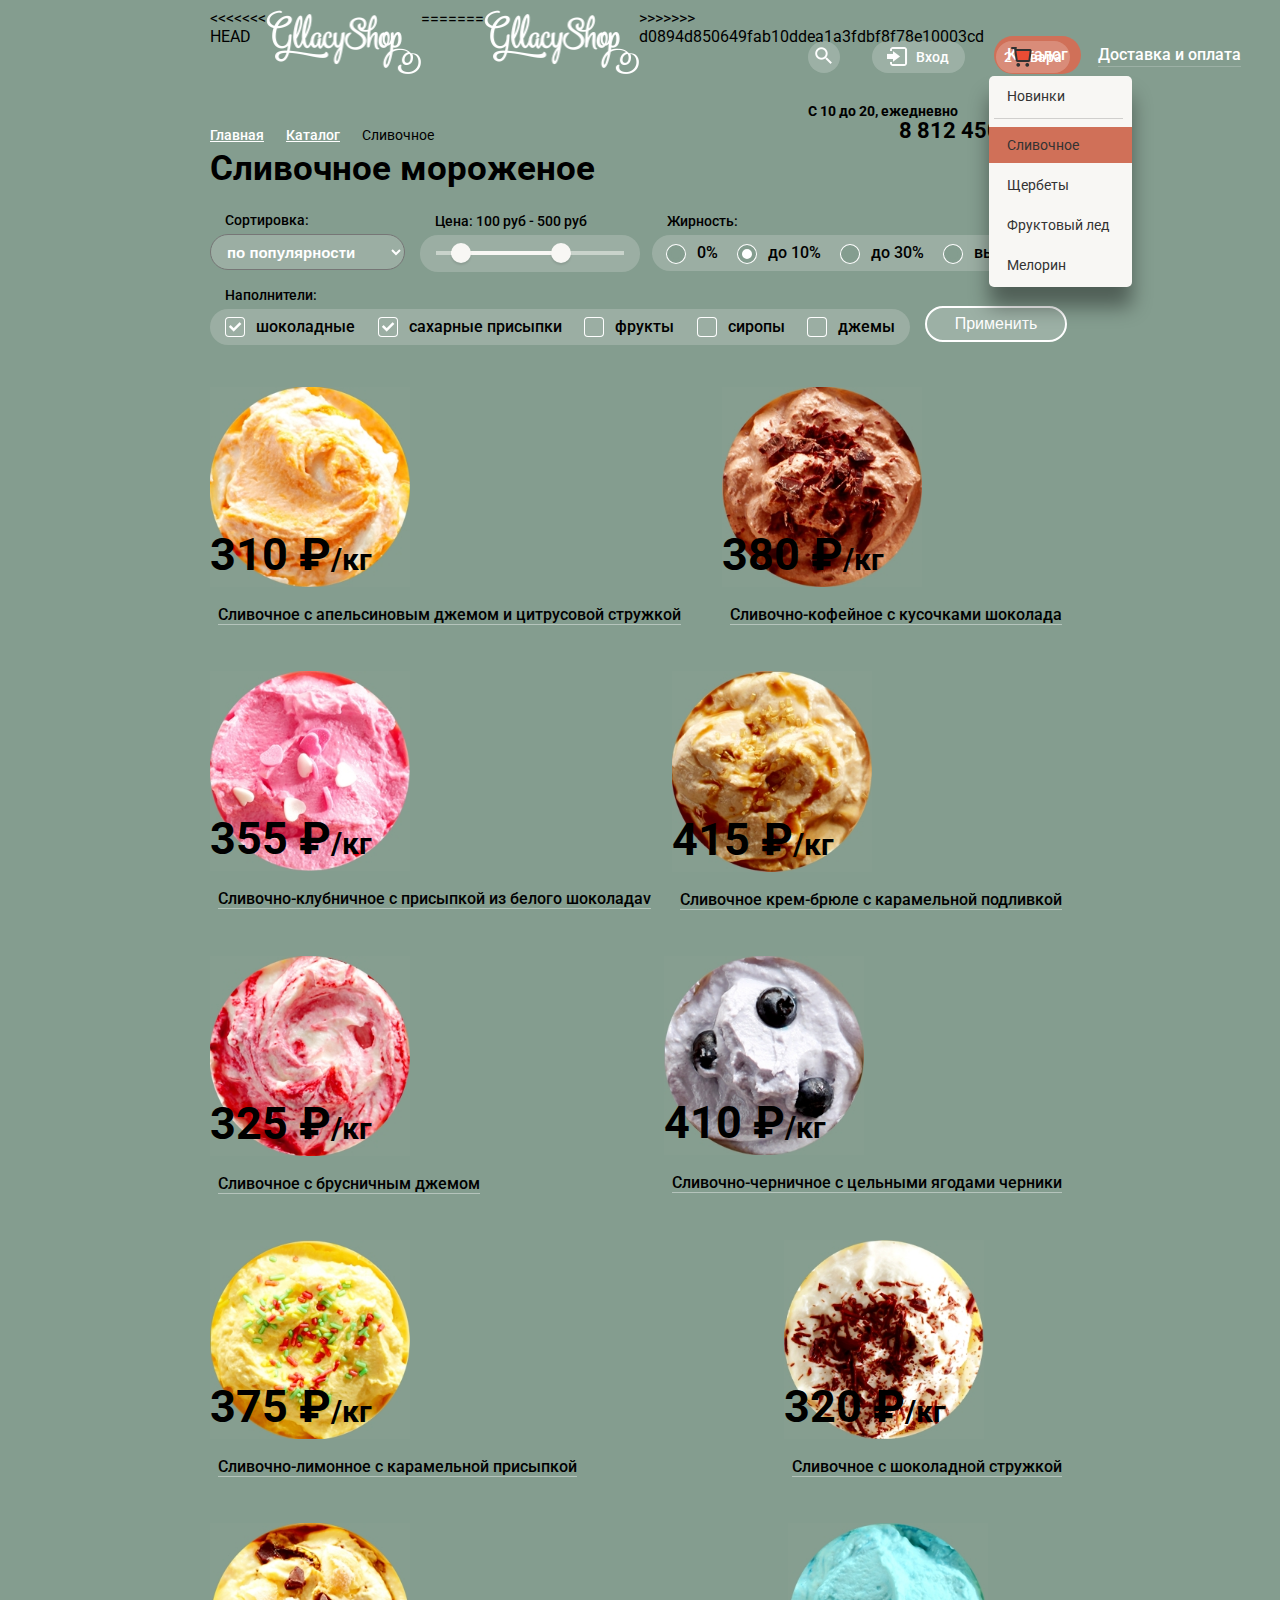
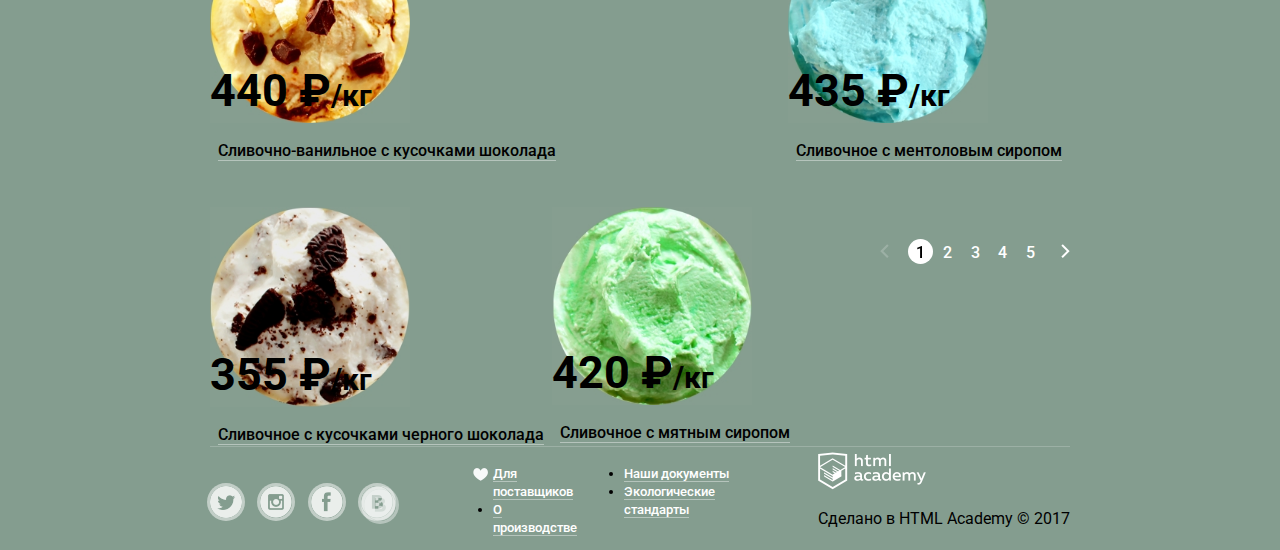
==== catalog.html @ da43b500 "Merge branch 'master' of https://github.com/fluxet/424721-gllacy" ====
<!DOCTYPE html>
<html lang="ru">
    <head>
        <meta charset="utf-8">
        <title>HTML Academy: Глейси</title>
		<link href="https://fonts.googleapis.com/css?family=Roboto" rel="stylesheet">
		<link rel="stylesheet" href="css/normalize.css">
        <link rel="stylesheet" href="css/style.css">
    </head>
    <body class="catalog-page">
		<div class="container">
			<header class="main-header">   
				<div class="header-left">
<<<<<<< HEAD
					<a class="header-logo" href="index.html"><img  src="img/logo.png" width="155" height="64" alt="Логотип Gllacy shop"></a>
=======
					<a class="header-logo" href="#"><img  src="img/logo.png" width="155" height="64" alt="Логотип Gllacy shop"></a>
>>>>>>> d0894d850649fab10ddea1a3fdbf8f78e10003cd
					<nav class="main-nav">
						<ul>
							<li class="subnav">
								<a href="#">Каталог</a>
								<ul class="subnav-hidden">
									<li><a href="#">Новинки</a></li>
									<li class="subnav-active"><a>Сливочное</a></li>
									<li><a href="#">Щербеты</a></li>
									<li><a href="#">Фруктовый лед</a></li>
									<li><a href="#">Мелорин</a></li>
								</ul>
							</li>
							<li><a href="#">Доставка и оплата</a></li>
							<li><a href="#">О Компании</a></li>
						</ul>
					</nav>
				</div>
				<div class="header-right">
					<ul class="header-right-menu">
						<li class="header-search">
							<a class="search-btn header-btn" href="#">Поиск</a>
							<form class="search-form form-hidden1" action="#" method="get">
								<input type="submit" value="Поиск">
								<input id="search-field" type="search" name="search" placeholder="Что ищем?">
								<label for="search-field">Что ищем?</label>
							</form>
						</li>
						<li class="header-login">
							<a class="header-login-btn header-btn" href="#">Вход</a>
							<div class="form-hidden">
								<form class="login-form " action="#" method="post">
									<input id="email-field" type="email" name="email" placeholder="Электронная почта">
									<label for="email-field">Электронная почта</label>
									<input id="password-field" type="password" name="password" placeholder="Пароль">
									<label for="password-field">Пароль</label>
									<input class="btn" type="submit" name="send-button" value="Войти">
								</form>
								<a class="forget-pass" href="#">Забыли пароль?</a>
								<a class="new-reg" href="#">Новая регистрация</a>
							</div>
						</li>
						<li class="header-basket">
							<a class="basket-full-btn header-btn" href="#">2 товара</a>
							<div class="basket-hidden">
								<table>
									<tr>
										<td class="close"><button></button></td>
										<td class="basket-icon" ><img src="img/item-orange.jpg" width="33" alt=" "></td>
										<td class="basket-description">Пломбир с апельсиновым джемом</td>
										<td class="basket-price">1,5 кг х <span class="price">200 руб.</span></td>
										<td class="basket-cost">300 руб.</td>
									</tr>
									<tr>
										<td class="close"><button></button></td>
										<td class="basket-icon"><img src="img/item-strawberry.jpg" width="33" alt=" "></td>
										<td class="basket-description">Клубничный пломбир с присыпкой из белого шоколада</td>
										<td class="basket-price">1,5 кг х <span class="price">300 руб.</span></td>
										<td class="basket-cost">450 руб.</td>
									</tr>
								</table>
								<div class="basket-total">Итого: 750 руб.</div>
								<a class="basket-buy-btn btn" href="#">Оформить заказ</a>
							</div>
						</li>
					</ul>
					<div class="header-contacts">
						<div class="schedule">С 10 до 20, ежедневно</div>
						<div class="tel">8 812 450-25-25</div>
					</div>
				</div>
			</header>
			
			<section class="breadcrumbs">			
				<ul>
					<li><a href="#">Главная</a></li>
					<li><a href="#">Каталог</a></li>
					<li class="breadcrumbs-active">Сливочное</li>
				</ul>
			</section>
			
			<section class="main-catalog">
				<h1>Сливочное мороженое</h1>
				<form action="#" method="post">
					<div class="form-block sorting">
						<label for="sorting-field">Сортировка:</label>
						<select id="sorting-field" name="sorting">
							<option value="popularity">по популярности</option>
							<option value="cheapfirst">сначала недорогие</option>
							<option value="expensivefirst">сначала дорогие</option>
							<option value="fatcontent">по жирности</option>
						</select>
					</div>
					<div class="form-block price">
						<label for="price-field" name="price" min="100" max="500"  step="50" >Цена: 100 руб - 500 руб</label>
						<div id="price-field" class="price-range">
							<div class=scale>
								<div class="toogle toogle-min"></div>
								<div class="bar"></div>
								<div class="toogle toogle-max"></div>
							</div>
						</div>
					</div>
					<div class="form-block fatcontent">
						<h2>Жирность:</h2>
						<div class="fatcontent-container">
							<input id="fatcontent-0" type="radio" name="fatcontent" value="0">
							<label for="fatcontent-0">0%</label>
							
							<input id="fatcontent-less10" type="radio" name="fatcontent" value="less10" checked>
							<label for="fatcontent-less10">до 10%</label>
							
							<input id="fatcontent-less30" type="radio" name="fatcontent" value="less30">
							<label for="fatcontent-less30">до 30%</label>	
							
							<input id="fatcontent-more30" type="radio" name="fatcontent" value="more30">
							<label for="fatcontent-more30">выше 30%</label>
						</div>
					</div>
					<div class="form-block filler">
						<h2>Наполнители:</h2>
						<div class="filler-container">
							<input id="filler-chocolate" type="checkbox" name="chocolate" checked>
							<label for="filler-chocolate">шоколадные</label>
							
							<input id="filler-powder" type="checkbox" name="powder" checked>
							<label for="filler-powder">сахарные присыпки</label>
							
							<input id="filler-fruits" type="checkbox" name="fruits" >
							<label for="filler-fruits">фрукты</label>
							
							<input id="filler-syrup" type="checkbox" name="syrup" >
							<label for="filler-syrup">сиропы</label>
							
							<input id="filler-jam" type="checkbox" name="jam" >
							<label for="filler-jam">джемы</label>
						</div>
					</div>
					<input class="form-block form-block-btn" type="submit" value="Применить">
				</form>
			</section>
			
			<section class="gallery main-gallery">
				<div class="gallery-container">
					<div class="gallery-item">
						<img class="item-icon" src="img/item-orange.jpg" width="200"  alt=" ">
						<div class="item-title">310 &#8381;<span class="measure">/кг</span></div>
						<div class="item-description">
							<span class="underline">Сливочное с апельсиновым джемом и цитрусовой стружкой</span>   
						</div>
						<a class="item-btn btn" href="#">Быстрый просмотр</a>
					</div>
					<div class="gallery-item">
						<img class="item-icon" src="img/item-cofee.jpg" width="200" alt=" ">
						<div class="item-title">380 &#8381;<span class="measure">/кг</span></div>
						<div class="item-description">
							<span class="underline">Сливочно-кофейное с кусочками шоколада</span>
						</div>
						<a class="item-btn btn" href="#">Быстрый просмотр</a>
					</div>
					<div class="gallery-item">
						<img class="item-icon" src="img/item-strawberry.jpg" width="200" alt=" ">
						<div class="item-title">355 &#8381;<span class="measure">/кг</span></div>
						<div class="item-description">
							<span class="underline">Сливочно-клубничное с присыпкой из белого шоколадаv
						</div>
						<a class="item-btn btn" href="#">Быстрый просмотр</a>
					</div>
					<div class="gallery-item">
						<img class="item-icon" src="img/item-caramel.jpg" width="200" alt=" ">
						<div class="item-title">415 &#8381;<span class="measure">/кг</span></div>
						<div class="item-description">
							<span class="underline">Сливочное крем-брюле с карамельной подливкой</span>
						</div>
						<a class="item-btn btn" href="#">Быстрый просмотр</a>
					</div>
					<div class="gallery-item">
						<img class="item-icon" src="img/item-cowberry.jpg" width="200" alt=" ">
						<div class="item-title">325 &#8381;<span class="measure">/кг</span></div>
						<div class="item-description">
							<span class="underline">Сливочное с брусничным джемом</span>
						</div>
						<a class="item-btn btn" href="#">Быстрый просмотр</a>
					</div>
					<div class="gallery-item">
						<img class="item-icon" src="img/item-bilberry.jpg" width="200" alt=" ">
						<div class="item-title">410 &#8381;<span class="measure">/кг</span></div>
						<div class="item-description">
							<span class="underline">Сливочно-черничное с цельными ягодами черники</span>
						</div>
						<a class="item-btn btn" href="#">Быстрый просмотр</a>
					</div>
					<div class="gallery-item">
						<img class="item-icon" src="img/item-lemon.jpg" width="200" alt=" ">
						<div class="item-title">375 &#8381;<span class="measure">/кг</span></div>
						<div class="item-description">
							<span class="underline">Сливочно-лимонное с карамельной присыпкой</span>
						</div>
						<a class="item-btn btn" href="#">Быстрый просмотр</a>
					</div>
					<div class="gallery-item">
						<img class="item-icon" src="img/item-chocolate.jpg" width="200" alt=" ">
						<div class="item-title">320 &#8381;<span class="measure">/кг</span></div>
						<div class="item-description">
							<span class="underline">Сливочное с шоколадной стружкой</span>
						</div>
						<a class="item-btn btn" href="#">Быстрый просмотр</a>
					</div>
					<div class="gallery-item">
						<img class="item-icon" src="img/item-vanilla.jpg" width="200" alt=" ">
						<div class="item-title">440 &#8381;<span class="measure">/кг</span></div>
						<div class="item-description">
							<span class="underline">Сливочно-ванильное с кусочками шоколада</span>
						</div>
						<a class="item-btn btn" href="#">Быстрый просмотр</a>
					</div>
					<div class="gallery-item">
						<img class="item-icon" src="img/item-menthol.jpg" width="200" alt=" ">
						<div class="item-title">435 &#8381;<span class="measure">/кг</span></div>
						<div class="item-description">
							<span class="underline">Сливочное с ментоловым сиропом</span>
						</div>
						<a class="item-btn btn" href="#">Быстрый просмотр</a>
					</div>
					<div class="gallery-item">
						<img class="item-icon" src="img/item-black-chocolate.jpg" width="200" alt=" ">
						<div class="item-title">355 &#8381;<span class="measure">/кг</span></div>
						<div class="item-description">
							<span class="underline">Сливочное с кусочками черного шоколада</span>
						</div>
						<a class="item-btn btn" href="#">Быстрый просмотр</a>
					</div>
					<div class="gallery-item">
						<img class="item-icon" src="img/item-mint.jpg" width="200" alt=" ">
						<div class="item-title">420 &#8381;<span class="measure">/кг</span></div>
						<div class="item-description">
							<span class="underline">Сливочное с мятным сиропом</span>
						</div>
						<a class="item-btn btn" href="#">Быстрый просмотр</a>
					</div>  
					<ul class="gallery-paginator">
						<li><a class="paginator-disabled">prev</a></li>
						<li><a class="paginator-active">1</a></li>
						<li><a class="paginator-btn" href="#">2</a></li>
						<li><a class="paginator-btn" href="#">3</a></li>
						<li><a class="paginator-btn" href="#">4</a></li>
						<li><a class="paginator-btn" href="#">5</a></li>
						<li><a class="paginator-btn" href="#">next</a></li>
					</ul>
				</div>  
			</section>
		</div>
        
        <footer class="main-footer">
            <div class="container">
                <div class="footer-social">
                    <a class="tw-btn footer-btn" href="#">Твиттер"</a>
                    <a class="inst-btn footer-btn" href="#">Инстаграм"</a>
                    <a class="fb-btn footer-btn" href="#">Фейсбук"</a>
                    <a class="vk-btn footer-btn" href="#">Вконтакте</a>
                </div>
                <div class="footer-menu">
                    <ul class="sub-menu-left">
                        <li class="bold"><a href="#">Для поставщиков</a></li> 
                        <li><a href="#">О производстве</a></li>
                    </ul>
                    <ul class="sub-menu-right">
                        <li><a href="#">Наши документы</a></li>
                        <li><a href="#">Экологические стандарты</a></li>
                    </ul>   
                </div>
                <div class="copyright">
                    <a class="footer-logo" href=""><img src="img/academy-logo.png" alt="Логотип HTML Academy"></a>
                    <p>Сделано в HTML Academy &copy; 2017</p>
                </div>
            </div>
        </footer>
    </body>
</html>
---- css/style.css ----
body {
    margin: 0;
    padding: 0;
    font-family: "Roboto", "Verdana", sans-serif;
    font-size: 16px;
<<<<<<< HEAD
	color: white;	
}
.catalog-page {
	background-color: #849d8f;
}
.site-wrapper {
	margin: 0;
	padding:0;
	background-position: top center;
	background-repeat: no-repeat;
}
a {
	color: white;
	font-weight: 500;
}
a:hover {
	color: #ffbc9e;
}
.btn {
    text-decoration: none;
	color: white;
	text-shadow: 0 2px 5px rgba(160, 32, 11, 0.76);
	box-shadow: 0 2px 2px rgba(172, 16, 0, 0.64);
	background-color: #ffffff;
	background-image: linear-gradient(to top, #e74a35 0%, #f26843 100%);
	cursor: pointer;
}
.btn:hover {
	background: linear-gradient(to bottom, #f58669 0%, #ec6f5e 100%);
	box-shadow: 0 2px 2px rgba(172, 16, 0, 1);
}

.btn:active {
	background: linear-gradient(to bottom, #d84732 0%, #e1613e 100%);
	box-shadow: inset 0 2px 2px rgba(172, 16, 0, 1);
}
body > input[type="radio"] {
	display: none;
=======
    color: white;
    
}
.site-wrapper {
    margin: 0;
    padding:0;
    background-position: top center;
    background-repeat: no-repeat;
}
.btn {
    text-decoration: none;
    color: white;
    text-shadow: 0 2px 5px rgba(160, 32, 11, 0.76);
    box-shadow: 0 2px 2px rgba(172, 16, 0, 0.64);
    background-color: #ffffff;
    background-image: linear-gradient(to top, #e74a35 0%, #f26843 100%);
    cursor: pointer;
}
body > input[type="radio"] {
    display: none;
>>>>>>> d0894d850649fab10ddea1a3fdbf8f78e10003cd
}
.container {
    margin: 0 auto;
    padding:0 20px;
    width: 860px;
}
.main-header {
	margin: 0;
	margin-top: 5px;
    padding: 0;
    display: flex;
    justify-content: space-between;
}
.header-left {
    display: flex;
    margin-top: 5px;
    width: 530px;
}
.main-nav {
    margin-top:0px;
    margin-left: auto;
}
.main-nav > ul {
<<<<<<< HEAD
	font-size: 0px;
    width: 375px;
}
.main-nav li {
	margin: 0;
	margin-left: -30px;
	margin-right: 30px;
	padding: 0;
	padding-bottom: 10px;
    list-style: none;
}
.main-nav > ul > li {
	display: inline-block;
	position: relative;
}
.main-nav > ul > li:after {
	content: "";
	position: absolute;
	right: 13px;
	bottom: 18px;
	left: 13px;
	border-bottom: 1px solid rgba(255,255,255,0.2);
}
.main-nav a {
	margin-top: 10px;
	padding: 10px 13px;
    display: block;
	font-size: 16px;
	color: white;
	text-decoration: none;
	text-align: center;
}
.main-nav a:hover {
    color: #333333;
	background-color: white;
}
.main-nav > ul > li > a  {
	border-radius: 26px;
}
.main-nav > ul > li > a:active {
	box-shadow: inset 0 2px 1px #696969;
	background-color: #ededed;
	background-color: rgba(248, 247, 244, 0.99);
}
.subnav {
	margin: 0;
	padding: 0;
	position: relatve;
}
.subnav ul a {
	color: #333333;
}
.subnav-hidden {
	display: none;
	margin: 0;
	padding: 0;
	padding-bottom: 5px;
	position: absolute;
	top: 50px;
	left: -5px;
	width: 143px;
	background-color: white;
	box-shadow: 0 20px 20px rgba(0, 0, 0, 0.4);
	border-radius: 5px;
	background-color: #f8f7f4;
	z-index: 2;
}
.subnav:hover .subnav-hidden {
	display: block;
}
.subnav-hidden li {
	margin: 0;
	padding: 0;
	width: 100%;
}
.subnav-hidden li:first-child {
	padding-top:2px;
	margin-bottom: 8px;
	position: relative;
	font-weight: 700;
}
.subnav-hidden li:first-child::after {
	margin-left:5px;
	margin-right: 9px;
	position: ablolute;
	display: block;
	content: " ";
	border-bottom: 1px solid rgba(50,50,50,0.2);
}
.subnav-hidden a {
	margin-top: 4px;
	margin-bottom: 4px;
	padding-top: 5px;
	padding-bottom: 5px;
	margin-left: 0px;
	padding-left: 18px;
	padding-right: 0px;
	font-size: 14px;
	font-weight: 400;
	line-height: 16px;
	text-align: left;
	white-space: nowrap;
}
.subnav-hidden a:hover {
	background-color: #fbded7;
}
.subnav-hidden a:active {
	background-color: #f6b5a5;
}
.catalog-page .subnav > a {
	background-color: #d07058;
}
.catalog-page .subnav::after {
	border-bottom: none;
}
.subnav-active {
	background-color: #d07058;
}
.subnav-hidden .subnav-active a:hover {
	background-color: #d07058;
=======
    font-size: 0px;
    width: 375px;
}
.main-nav li {
    margin: 0;
    margin-left: -30px;
    margin-right: 30px;
    padding: 0;
    list-style: none;
}
.main-nav > ul > li {
    display: inline-block;
    position: relative;
}
.main-nav > ul > li:after {
    content: "";
    position: absolute;
    right: 13px;
    bottom: 7px;
    left: 13px;
    border-bottom: 1px solid rgba(255,255,255,0.2);
}
.main-nav a {
    margin-top: 10px;
    padding: 10px 13px;
    display: block;
    font-size: 16px;
    color: white;
    text-decoration: none;
    text-align: center;
}
.main-nav a:hover {
    color: #333333;
    background-color: white;
}
.main-nav > ul > li > a  {
    border-radius: 26px;
}
.main-nav > ul > li > a:active {
    box-shadow: inset 0 2px 1px #696969;
    background-color: #ededed;
    background-color: rgba(248, 247, 244, 0.99);
}
.subnav {
    margin: 0;
    padding: 0;
    position: relatve;
}
.subnav ul a {
    color: #333333;
}
.subnav-hidden {
    display: block;
    margin: 0;
    padding: 0;
    position: absolute;
    left: -5px;
    width: 143px;
    background-color: white;
    box-shadow: 0 20px 20px rgba(0, 0, 0, 0.4);
    border-radius: 5px;
    background-color: #f8f7f4;
}
.subnav:hover .subnav-hidden {
    display: block;
}
.subnav-hidden li {
    margin: 0;
    padding: 0;
    width: 100%;
    
}
.subnav-hidden li:first-child {
    position: relative;
    font-weight: 700;
}
.subnav-hidden li:first-child::after {
    position: ablolute;
    bottom:0;
    left: 6px;
    right: 9px;
    display: block;
    content: " ";
    border-bottom: 1px solid rgba(50,50,50,0.2);
}
.subnav-hidden a {
    margin-top: 0px;
    margin-left: 0px;
    padding-left: 18px;
    padding-right: 0px;
    font-size: 14px;
    font-weight: 400;
    line-height: 16px;
    text-align: left;
    white-space: nowrap;
}
.subnav-hidden a:hover {
    background-color: #fbded7;
}
.subnav-hidden a:active {
    background-color: #f6b5a5;
>>>>>>> d0894d850649fab10ddea1a3fdbf8f78e10003cd
}
.header-right {
    width: 262px;
}
.header-right-menu {
<<<<<<< HEAD
	margin: 0;
	padding: 0;
    display: flex;
	justify-content: space-between;
	list-style: none;
}
.header-right-menu li {
	position: relative;
	padding-bottom: 10px;
}
.search-form {
	display: none;
	position: absolute;
	right: 0px; 
	margin-top: 3px;
	padding-top: 22px;
	padding-bottom: 20px;
	padding-left: 17px;
	padding-right: 18px;
	box-sizing: border-box;
	box-shadow: 0 20px 20px rgba(0,0,0,0.4);
	background-color: #f9f7f5;
	border-radius: 5px;
	z-index: 2;
}
.search-form {
	width: 340px;
}
.header-search:hover .search-form {
	display: block;
}
.search-form input[type="submit"] {
	display: block;
	margin-top: -55px;
	margin-left: 292px;
	margin-right: 0px;
	margin-bottom: 20px;
	padding-right: 0px;
	font-size: 0px;
	width: 32px;
	height: 32px;
	border: none;
	border-radius: 16px;
	background-color: transparent;
}
.search-form input[type="submit"]:hover {
	background-color: black;
	background-image: url("../img/spritesheet.png");
    background-repeat: no-repeat;
    background-position: 0px -432px;
	background-size: auto;
	filter: invert(1);
	cursor: pointer;
}
.search-form input[type="search"] {
	padding-top: 12px;
	padding-bottom: 12px;
	padding-left: 10px;
	padding-right: 10px;
	width: 310px;
	border: none;
	box-shadow: 0px 0px 0px 1px rgba(178,178,178,0.52);
	border-radius: 5px;
}
.search-form label {
	display: none;
	position: absolute;
	font-size: 12px;
	margin-top: -54px;
	margin-left: 10px;
	color: #5b9ddf;
}
.search-form input[type="search"]:hover {
	box-shadow: 0px 0px 0px 2px rgba(178,178,178,0.52);
}
.header-right-menu .header-btn {
	position: relative;
	margin-top: 20px;
	padding: 8px;
	display: block;
	color: white;
	font-size: 14px;
	font-weight: 500;
	line-height: 16px;
	text-decoration: none;
	background-color: rgba(255,255,255,0.2);
	border-radius: 16px;
}
.header-right-menu .search-btn {
	padding: 0;
	font-size: 0px;
	width: 32px;
	height: 32px;
}
.search-btn::before {
	position: absolute;
	top: 6px;
	left: 7px;
	display: block;
	content: " ";
	background-image: url("../img/spritesheet.png");
    background-repeat: no-repeat;
	width: 17px;
    height: 17px;
    background-position: -5px -437px;
}
.search-btn:hover {
	background-color: black;
	filter: invert(1);
}
 .search-btn:hover .search-form {
	display: block;
}
.header-right-menu .header-login-btn {
	padding-left: 44px;
	padding-right: 16px;
}
.header-login-btn::before {
	position: absolute;
	top: 6px;
	left: 15px;
	display: block;
	content: " ";
	background-image: url("../img/spritesheet.png");
    background-repeat: no-repeat;
	width: 21px;
    height: 19px;
    background-position: -5px -65px;
}
.header-login-btn:hover {
	background-color: black;
	filter: invert(1);
}
.header-login:hover .form-hidden {
	display: block;
}
.form-hidden {
	display: none;
	position: absolute;
	right: 0px; 
	margin-top: 3px;
	padding-top: 22px;
	padding-bottom: 20px;
	padding-left: 17px;
	padding-right: 18px;
	box-sizing: border-box;
	background-color: #f9f7f5;
	border-radius: 5px;
	box-shadow: 0 20px 20px rgba(0,0,0,0.4);
	z-index:2;
}
.form-hidden label {
	display: none;
	position: absolute;
	font-size: 12px;
	margin-top: -78px;
	margin-left: 10px;
	color: #5b9ddf;
}
.form-hidden input[type="email"]:focus ~ label[for="email-field"],
.form-hidden input[type="password"]:focus ~ label[for="password-field"],
.search-form input[type="search"]:focus ~ label[for="search-field"] {
	display: block;
}
.form-hidden input[type="email"], .form-hidden input[type="password"] {
	margin-bottom:22px;
	padding-top: 12px;
	padding-bottom: 12px;
	padding-left: 15px;
	padding-right: 10px;
	width: 220px;
	font-size: 14px;
	color: #999999;
	font-weight: 400;
	border: none;
	border-radius: 5px;
	box-shadow: 0px 0px 0px 1px rgba(178,178,178,0.52); 
}
.form-hidden input[type="email"]:hover,
.form-hidden input[type="password"]:hover {
	box-shadow: 0px 0px 0px 2px rgba(178,178,178,0.52);
}
.form-hidden input[type="submit"] {
	float: left;
	display: inline-block;
	
	padding-top: 12px;
	padding-bottom: 12px;
	padding-left: 25px;
	padding-right: 25px;
    text-decoration: none;
	text-align: center;
	color: white;
	font-size: 18px;
	font-weight: 500;
	text-shadow: 0 2px 5px rgba(160, 32, 11, 0.76);
	box-shadow: 0 2px 2px rgba(172, 16, 0, 0.64);
	background-color: #ffffff;
	background-image: linear-gradient(to top, #e74a35 0%, #f26843 100%);
	border: none;
	border-radius: 22px;
	cursor: pointer;
}
.form-hidden input[type="submit"]:hover {
	background: linear-gradient(to bottom, #f58669 0%, #ec6f5e 100%);
	box-shadow: 0 2px 2px rgba(172, 16, 0, 1);
}

.form-hidden input[type="submit"]:active {
	background: linear-gradient(to bottom, #d84732 0%, #e1613e 100%);
	box-shadow: inset 0 2px 2px rgba(172, 16, 0, 1);
}
.form-hidden a {
	display: block;
	position: relative;
	margin-top: 5px;
	margin-left: 123px;
	margin-bottom: 5px;
	font-size: 13px;
	color: #333;
	text-decoration: none;
}
.form-hidden a::after {
	display: block;
	content: " ";
	width: 100%;
	height: 1px;
	background-color: rgba(51,51,51,0.3);
}
.form-hidden a.forget-pass::after {
	display: block;
	content: " ";
	width: 100px;
	height: 1px;
	background-color: rgba(51,51,51,0.3);
}
.form-hidden a:hover {
	color: #ffbc9e;
}
.form-hidden a:hover::after {
	display: block;
	content: " ";
	width: 100%;
	height: 1px;
	background-color: rgba(255,188,158,0.4);
}
.form-hidden a.forget-pass:hover::after {
	display: block;
	content: " ";
	width: 100px;
	height: 1px;
	background-color: rgba(255,188,158,0.4);
}
.header-right-menu .basket-empty-btn {
	padding-left: 45px;
	padding-right: 34px;
}
.basket-empty-btn::before {
	position: absolute;
	top: 6px;
	left: 15px;
	display: block;
	content: " ";
	background-image: url("../img/spritesheet.png");
    background-repeat: no-repeat;
	width: 21px;
    height: 20px;
    background-position: -5px -5px;
}
.basket-empty-btn:hover {
	background-color: black;
	filter: invert(1);
}
.header-right-menu .basket-full-btn {
	padding-left: 45px;
	padding-right: 14px;
}
.basket-full-btn::before {
	position: absolute;
	top: 6px;
	left: 15px;
	display: block;
	content: " ";
	background-image: url("../img/spritesheet.png");
    background-repeat: no-repeat;
	width: 21px;
    height: 20px;
   background-position: -5px -35px;
}
.basket-full-btn:hover {
	color: black;
	background-color: white;
}
.basket-hidden {
	display: none;
	position: absolute;
	right: 0px; 
	margin-top: 3px;
	padding-top: 0px;
	padding-bottom: 20px;
	padding-left: 17px;
	padding-right: 18px;
	width: 538px;
	box-sizing: border-box;
	color: black;
	background-color: #f9f7f5;
	border-radius: 5px;
	box-shadow: 0 20px 20px rgba(0,0,0,0.4);
	z-index:2;
}
.header-basket:hover .basket-hidden {
	display: block;
}
.basket-hidden table {
	margin-top: 2px;
	border-spacing: 0px 15px;
}
.basket-hidden td {
	vertical-align: center;
}
.basket-icon img {
	margin-left: 10px;
	border-radius: 16px;
}
.close button {
	width: 12px;
	height: 12px;
	background-color: transparent;
	background-image: url("../img/close.png");
	background-repeat: no-repeat;
	background-position: center;
	border: none;
	cursor: pointer;
}
.basket-description {
	padding-left: 10px;
	width: 230px;
	color: #323232;
	font-size: 13px;
	font-weight: 400px;
	line-height: 16px;
}
.basket-price {
	padding-left: 15px;
	font-size: 13px;
	font-weight: 400px;
	line-height: 16px;
	color: #323232;
}
.basket-price .price {
	color: #999999;
}
.basket-cost {
	padding-left: 28px;
	font-size: 13px;
	font-weight: 400px;
	color: #323232;
	line-height: 16px;
}
.basket-hidden table::after {
	display: block;
	position: absolute;
	margin-top: 5px;
	content: " ";
	width: 510px;
	height: 1px;
	background-color: #cacac7;
}
.basket-total {
	margin-top: 5px;
	margin-right: -5px;
	font-size: 15px;
	text-align: right;
	font-weight: 700;
	color: #323232;
	line-height: 18px;
}
.basket-buy-btn {
	display: inline-block;
	float: right;
	margin-top: 10px;
	margin-right: -5px;
	padding: 13px 15px;
	margin-left: auto;
	font-size: 18px;
	font-weight: 700px;
	border-radius: 22px;
}
.schedule {
    margin-top: 10px;
=======
    margin: 0;
    padding: 0;
    display: flex;
    justify-content: space-between;
    list-style: none;
}
.header-right-menu li {
    position: relative;
}
.form-hidden1 {
    position: absolute;
    padding: 20px;
    padding-left: 17px;
    padding-right: 18px;
    background-color: lightyellow;
    border-radius: 5px;
}
.form-hidden1 input[type="submit"] {
    display: block;
    margin-top: -55px;
    margin-left: 300px;
    margin-right: 0px;
    margin-bottom: 20px;
    padding-right: 0px;
    font-size: 0px;
    width: 32px;
    height: 32px;
    border-radius: 16px;
    cursor: pointer;
}
.form-hidden1 input[type="search"] {
    padding: 11px;
    padding-left: 10px;
    padding-right: 10px;
    width: 310px;
}
.header-right-menu .header-btn {
    position: relative;
    margin-top: 20px;
    padding: 8px;
    display: block;
    color: white;
    font-size: 14px;
    font-weight: 500;
    line-height: 16px;
    text-decoration: none;
    background-color: rgba(255,255,255,0.2);
    border-radius: 16px;
}
.header-right-menu .search-btn {
    padding: 0;
    font-size: 0px;
    width: 32px;
    height: 32px;
}
.search-btn::before {
    position: absolute;
    top: 6px;
    left: 7px;
    display: block;
    content: " ";
    background-image: url("../img/spritesheet.png");
    background-repeat: no-repeat;
    width: 17px;
    height: 17px;
    background-position: -5px -437px;
}
.header-right-menu .header-login-btn {
    padding-left: 44px;
    padding-right: 16px;
}
.header-login-btn::before {
    position: absolute;
    top: 6px;
    left: 15px;
    display: block;
    content: " ";
    background-image: url("../img/spritesheet.png");
    background-repeat: no-repeat;
    width: 21px;
    height: 19px;
    background-position: -5px -65px;
}
.header-right-menu .basket-empty-btn {
    padding-left: 45px;
    padding-right: 34px;
}
.basket-empty-btn::before {
    position: absolute;
    top: 6px;
    left: 15px;
    display: block;
    content: " ";
    background-image: url("../img/spritesheet.png");
    background-repeat: no-repeat;
    width: 21px;
    height: 20px;
    background-position: -5px -5px;
}
.form-hidden {
    display: none;
}
.schedule {
    margin-top: 20px;
>>>>>>> d0894d850649fab10ddea1a3fdbf8f78e10003cd
    text-align: right;
    font-size: 14px;
    font-weight: 700;
    line-height: 16px;
}
.tel {
    text-align: right;
    font-size: 22px;
    font-weight: 700;
    line-height: 24px;
}
.slider {
    position: relative;
    min-height: 510px;
}
.slider-title {
    padding-top: 277px;
    margin-left: auto;
    margin-right: auto;
    width: 670px;
    font-size: 60px;
    font-weight: 700;
    line-height: 60px;
    text-align: center;
}
.slider-1, .slider-2, .slider-3 {
    display: none;
}
.slider-purchase-btn {
    display: inline-block;
    margin-top: 30px;
    margin-left: 290px;
    padding-top:10px;
    padding-bottom: 12px;
    padding-left:40px;
    padding-right:45px;
    text-align: center;
    font-size: 32px;
    font-weight: 700;
    line-height: 44px;
<<<<<<< HEAD
	border-radius: 31px;
}
.slider ul {
	margin:0;
	padding:0;
    position: absolute;
    top: 447px;
	display: flex;
	justify-content: space-between;
	width: 80px;
}
.slider li {
	list-style: none;
}
.slider-btn {
	display: block;
	width: 19px;
	height: 19px;
	font-size: 0px;
	background-color: inherit;
	border: 2px solid white;
	border-radius: 10px;
	cursor: pointer;
}
.slider-btn:hover {
	background-color: rgba(248,247,244,0.4);
}
#slider-radio-1:checked ~ .site-wrapper {
	background-color: #849d8f;
	background-image: url("../img/slider1.png");
}
#slider-radio-2:checked ~ .site-wrapper {
	background-color: #8996a6;
	background-image: url("../img/slider2.png");
}
#slider-radio-3:checked ~ .site-wrapper {
	background-color: #9d8b84;
	background-image: url("../img/slider3.png");
=======
    border-radius: 31px;
}
.slider ul {
    margin:0;
    padding:0;
    position: absolute;
    top: 447px;
    display: flex;
    justify-content: space-between;
    width: 80px;
}
.slider li {
    list-style: none;
}
.slider-btn {
    display: block;
    width: 19px;
    height: 19px;
    font-size: 0px;
    background-color: inherit;
    border: 2px solid white;
    border-radius: 10px;
    cursor: pointer;
}
#slider-radio-1:checked ~ .site-wrapper {
    background-color: #849d8f;
    background-image: url("../img/slider1.png");
}
#slider-radio-2:checked ~ .site-wrapper {
    background-color: #8996a6;
    background-image: url("../img/slider2.png");
}
#slider-radio-3:checked ~ .site-wrapper {
    background-color: #9d8b84;
    background-image: url("../img/slider3.png");
>>>>>>> d0894d850649fab10ddea1a3fdbf8f78e10003cd
}
#slider-radio-1:checked ~ .site-wrapper .slider-btn-1,
#slider-radio-2:checked ~ .site-wrapper .slider-btn-2,
#slider-radio-3:checked ~ .site-wrapper .slider-btn-3 {
<<<<<<< HEAD
	background-color: white;
=======
    background-color: white;
>>>>>>> d0894d850649fab10ddea1a3fdbf8f78e10003cd
}
#slider-radio-1:checked ~ .site-wrapper .slider-1,
#slider-radio-2:checked ~ .site-wrapper .slider-2,
#slider-radio-3:checked ~ .site-wrapper .slider-3 {
<<<<<<< HEAD
	display: block;
=======
    display: block;
>>>>>>> d0894d850649fab10ddea1a3fdbf8f78e10003cd
}
.bonus {
    display: flex;
    justify-content: space-between;
}
.bonus-left, .bonus-right {
    margin-top: 20px;
    width: 420px;
<<<<<<< HEAD
    min-height: 230px;
	border-radius: 10px;	
=======
    min-height: 233px;
    border-radius: 10px;    
>>>>>>> d0894d850649fab10ddea1a3fdbf8f78e10003cd
}
.bonus-left h2, .bonus-right h2 {
    margin-top: 20px;
    margin-bottom: 12px;
    padding-left: 20px;
    font-size: 35px;
    font-weight: 700;
    line-height: 41px;
}
.bonus-left p, .bonus-right p {
    margin-top: 0px;
    margin-bottom: 25px;
    padding-left: 20px;
    font-size: 18px;
    font-weight: 700;
    line-height: 22px;
}
.bonus-btn {
    display: inline-block;
    padding: 10px 20px;
    font-size: 18px;
    font-weight: 700;
    line-height: 24px;
<<<<<<< HEAD
	border-radius: 22px;
=======
    border-radius: 22px;
>>>>>>> d0894d850649fab10ddea1a3fdbf8f78e10003cd
}
.bonus-left .bonus-btn {
    margin-left:240px;
}
.bonus-right .bonus-btn {
    margin-left:210px;
}
.bonus-left {
<<<<<<< HEAD
	background: #7f0c33;
	background-image: url("../img/bonus-raspberry-background.jpg");
	background-position: -10px top;
}
.bonus-right {
	background: #4d280f;
	background-image: url("../img/bonus-chocolate-background.jpg");
	background-position: -10px top;
=======
    background: #7f0c33;
    background-image: url("../img/bonus-raspberry-background.jpg");
    background-repeat: no-repeat;
}
.bonus-right {
    background: #4d280f;
    background-image: url("../img/bonus-chocolate-background.jpg");
    background-repeat: no-repeat;
>>>>>>> d0894d850649fab10ddea1a3fdbf8f78e10003cd
}
.gallery-container {
    margin: 0px auto;
    display: flex;
    justify-content: space-between;
    flex-wrap: wrap;
    width: 860px;
}
.gallery-item {
<<<<<<< HEAD
	position: relative;
    margin-top: 25px;
	margin-bottom:-70px;
	padding-top: 10px;
=======
    position: relative;
    margin-top: 35px;
>>>>>>> d0894d850649fab10ddea1a3fdbf8f78e10003cd
    width: 200px;
	border-radius: 5px;
	z-index: 1;
}
.gallery-item:hover {
	background-color: rgba(255,255,255,0.2);
	box-shadow: 0 20px 20px rgba(0,0,0,0.4);
	z-index: 3;
}
.item-icon {
    display: block;
<<<<<<< HEAD
	border-radius: 100px;
}
.hit::before {
	position: absolute;
	display:block;
	content: " ";
	width: 61px;
	height: 61px;
	background-image: url("../img/hit.png");
=======
    border-radius: 100px;
}
.hit::before {
    position: absolute;
    display:block;
    content: " ";
    width: 61px;
    height: 61px;
    background-image: url("../img/hit.png");
>>>>>>> d0894d850649fab10ddea1a3fdbf8f78e10003cd
}
.item-title {
    margin-top: -55px;
    font-weight: 700;
    line-height: 45px;
    font-size: 45px;
}
.measure {
    font-size: 30px;
}
.item-description {
    margin-top: 22px;
    padding-left: 8px;
    padding-right: 8px;
	padding-bottom: 70px;
    text-align: center;
    font-size: 16px;
    font-weight: 500;
    line-height: 22px;
}
.underline {
<<<<<<< HEAD
	margin-top: -2px;
	border-bottom: 1px solid rgba(255,255,255,0.4);
}
.gallery-item:hover .underline {
	border-bottom: 1px solid transparent;
=======
    margin-top: -2px;
    border-bottom: 1px solid rgba(255,255,255,0.4);
>>>>>>> d0894d850649fab10ddea1a3fdbf8f78e10003cd
}
.item-btn {
    display: none;
	position: absolute;
	margin-top: -60px;
	margin-left: 4px;
	padding: 10px 14px;
	font-size: 18px;
	font-weight: 700px;
	line-height: 24px;
	border-radius: 22px;
	z-index: 2;
}
.gallery-item:hover .item-btn {
	display: block;
}
.main-gallery {
    margin-top: -5px;
}
.features {
    margin-top: 35px;
<<<<<<< HEAD
	color: #323232;
	border-radius: 10px;
	background: #ecdcbc;
	background-image: url("../img/features-pattern.jpg");
=======
    color: #323232;
    border-radius: 10px;
    background: #ecdcbc;
    background-image: url("../img/features-pattern.jpg");
>>>>>>> d0894d850649fab10ddea1a3fdbf8f78e10003cd
}
.features h2 {
    padding-top:23px;
    padding-left:20px;
    padding-right: 20px;
    margin-bottom: 7px;
    font-size: 24px;
    font-weight: 500;
    line-height: 30px;;
}
.features-flex-container {
    padding: 0 20px;
    padding-bottom: 23px;
    display: flex;
    
    justify-content: space-between;
    flex-wrap: wrap;
}
.features-item {
    position: relative;
    width: 400px;
}
.features-icon {
<<<<<<< HEAD
	display:block;
	content: " ";
	position: absolute;
	top: 2px;
=======
    display:block;
    content: " ";
    position: absolute;
    top: 2px;
>>>>>>> d0894d850649fab10ddea1a3fdbf8f78e10003cd
}
.features-item p {
    margin-left: 55px;
    margin-bottom: 5px;
    font-size: 16px;
    font-weight: 400;
    line-height: 22px;
    
    
}
.features-icon {
    position: absolute;
}
.news  {
    padding-bottom: 40px;
    display: flex;
    justify-content: space-between;
}
.news-blog, .news-subscription {
    margin-top: 38px;
    width: 420px;
    height: 220px;
<<<<<<< HEAD
	border-radius: 10px;
}
.news-blog {
	background: white;
	background-image: url("../img/blog.jpg");
	background-repeat: no-repeat;
	background-position: -138px 0px;
=======
    border-radius: 10px;
}
.news-blog {
    background: white;
    background-image: url("../img/blog.jpg");
    background-repeat: no-repeat;
    background-position: -138px 0px;
>>>>>>> d0894d850649fab10ddea1a3fdbf8f78e10003cd
}
.news-blog h2 {
    margin-top: 23px;
    margin-left: 20px;
    margin-bottom: 5px;
    font-size: 16px;
    font-weight: 500;
    line-height: 22px;
<<<<<<< HEAD
	color: #5a5a5a;
=======
    color: #5a5a5a;
>>>>>>> d0894d850649fab10ddea1a3fdbf8f78e10003cd
}
.news-blog a {
	position:relative;
    margin-left: 20px;
    display: block;
    width: 300px;
    font-size: 24px;
    font-weight: 700;
    line-height: 30px;
<<<<<<< HEAD
	color: rgba(51,51,51,0.4);
}
.news-blog .underline {
	color: #353535;
	border: none;
}
.news-blog a:hover {
	color:  rgba(255,188,158,0.4);
}
.news-blog a:hover .underline {
	color: rgb(255,188,158);
}
.news-subscription {
	position: relative;
	background: #f9f7f5;
	background-image: url("../img/submit-border-pattern.jpg");
}
.news-subscription::before {
	margin-top: 5px;
	margin-left: 5px;
	display: block;
	content: " ";
	width: 410px;
	height: 210px;
	border-radius: 10px;
	background: #f9f7f5;
}
.news-subscription p {
	position: absolute;
=======
    color: #353535;
}
.news-subscription {
    position: relative;
    background: #f9f7f5;
    background-image: url("../img/submit-border-pattern.jpg");
}
.news-subscription::before {
    margin-top: 5px;
    margin-left: 5px;
    display: block;
    content: " ";
    width: 410px;
    height: 210px;
    border-radius: 10px;
    background: #f9f7f5;
}
.news-subscription p {
    position: absolute;
>>>>>>> d0894d850649fab10ddea1a3fdbf8f78e10003cd
    margin-top: -180px;
    margin-left: 25px;
    margin-right: 25px;
    font-size: 16px;
    font-weight: 400;
    line-height: 22px;
<<<<<<< HEAD
	color: #5a5a5a;
}
.subscription-form {
	position: absolute;
	top: 120px;
=======
    color: #5a5a5a;
}
.subscription-form {
    position: absolute;
    top: 120px;
>>>>>>> d0894d850649fab10ddea1a3fdbf8f78e10003cd
    margin-top: 15px;
    margin-left: 25px;
}
.subscription-form input[type="email"] {
<<<<<<< HEAD
	margin-right: 10px;
	padding: 8px;
	padding-left: 15px;
	width: 203px;
	color: #999999;
	font-size: 16px;
	font-weight: 400;
	line-height: 24px;
	border: none;
	border-radius: 5px;
	box-shadow: 0px 0px 0px 1px rgba(178,178,178,0.52);
}
.subscription-form input[type="email"]:hover {
	box-shadow: 0px 0px 0px 2px rgba(178,178,178,0.52);
}
.subscription-form label {
	display: none;
	position: absolute;
	font-size: 12px;
	margin-top: -57px;
	margin-left: 10px;
	color: #5b9ddf;
}
.subscription-form input[type="email"]:focus ~ label[for="news-email-field"] {
	display: block;
}
.subscription-form input[type="submit"] {
	display: inline-block;
	padding: 12px 15px;
	padding-right: 20px;
	font-size: 18px;
	font-weight: 500;
	border: none;
	border-radius: 22px;
}
.modal-form {
	display: none;
	position: fixed;
	top: 338px;
	left: 50%;
	margin-left: -100px;
	margin-top: 3px;
	padding-top: 17px;
	padding-bottom: 20px;
	padding-left: 22px;
	padding-right: 18px;
	box-sizing: border-box;
	width: 476px;
	background-color: #f8f7f4;
	border-radius: 5px;
	box-shadow: 0 20px 20px rgba(0,0,0,0.4);
	z-index:1;
}
.modal-form h3 {
	margin-top: 0px;
	margin-bottom: 20px;
	color: #333333;
	font-size: 24px;
	
}
.modal-form input {
	display: block;
}
.modal-form label {
	display: none;
	position: absolute;
	font-size: 12px;
	margin-top: -78px;
	margin-left: 10px;
	color: #5b9ddf;
}
.modal-form label[for="comments"] {
	margin-top: -193px;
}
.modal-form input[type="email"],
.modal-form input[type="text"] {
	margin-bottom:22px;
	padding-top: 12px;
	padding-bottom: 12px;
	padding-left: 15px;
	padding-right: 10px;
	width: 240px;
	font-size: 16px;
	color: #999999;
	font-weight: 400;
	border: none;
	border-radius: 5px;
	box-shadow: 0px 0px 0px 1px rgba(178,178,178,0.52); 
}
.modal-form textarea {
	margin-bottom:22px;
	padding-top: 12px;
	padding-bottom: 12px;
	padding-left: 15px;
	padding-right: 10px;
	width: 400px;
	min-height: 128px;
	font-size: 16px;
	color: #999999;
	font-weight: 400;
	border: none;
	border-radius: 5px;
	box-shadow: 0px 0px 0px 1px rgba(178,178,178,0.52); 
}
.modal-form input[type="email"]:hover,
.modal-form input[type="text"]:hover,
.modal-form textarea:hover {
	box-shadow: 0px 0px 0px 2px rgba(178,178,178,0.52);
}
.modal-form input[type="email"]:focus ~ label[for="model-email-field"],
.modal-form input[type="text"]:focus ~ label[for="first-name-field"],
.modal-form textarea:focus ~ label[for="comments"] {
	display: block;
}
.modal-form input[type="submit"] {
	float: right;
	display: inline-block;
	margin-right: 5px;
	padding-top: 12px;
	padding-bottom: 12px;
	padding-left: 25px;
	padding-right: 25px;
    text-decoration: none;
	text-align: center;
	color: white;
	font-size: 18px;
	font-weight: 500;
	text-shadow: 0 2px 5px rgba(160, 32, 11, 0.76);
	box-shadow: 0 2px 2px rgba(172, 16, 0, 0.64);
	background-color: #ffffff;
	background-image: linear-gradient(to top, #e74a35 0%, #f26843 100%);
	border: none;
	border-radius: 22px;
	cursor: pointer;
}
.modal-form input[type="submit"]:hover {
	background: linear-gradient(to bottom, #f58669 0%, #ec6f5e 100%);
	box-shadow: 0 2px 2px rgba(172, 16, 0, 1);
}

.modal-form input[type="submit"]:active {
	background: linear-gradient(to bottom, #d84732 0%, #e1613e 100%);
	box-shadow: inset 0 2px 2px rgba(172, 16, 0, 1);
}
.modal-form button {
	position: absolute;
	top: 15px;
	right: 15px;
	width: 17px;
	height: 17px;
	background-color: transparent;
	background-image: url("../img/close-form.png");
	background-repeat: no-repeat;
	background-position: center;
	border: none;
	cursor: pointer;
=======
    margin-right: 10px;
    padding: 8px;
    padding-left: 15px;
    width: 203px;
    color: #999999;
    font-size: 16px;
    font-weight: 400;
    line-height: 24px;
}
.subscription-form input[type="submit"] {
    display: inline-block;
    padding: 12px 15px;
    padding-right: 20px;
    font-size: 18px;
    font-weight: 500;
    border: none;
    border-radius: 22px;
>>>>>>> d0894d850649fab10ddea1a3fdbf8f78e10003cd
}
.location {
    margin-top:-2px;
}
.map {
<<<<<<< HEAD
	margin: 0 auto;
	padding:0px;
	width: 900px;
	background: url("../img/pin.png") no-repeat 185px 140px,
				url("../img/map.jpg") no-repeat;
}
.map .container {
	min-height: 434px;
}
.location-address {
    margin-top: 38px;
    margin-left: 560px;
    width: 300px;
	color: #323232;
    background-color: white;
	border-radius: 10px;
=======
    margin: 0 auto;
    padding:0px;
    width: 900px;
    background: url("../img/pin.png") no-repeat 185px 140px,
                url("../img/map.jpg") no-repeat;
}
.map .container {
    min-height: 435px;
}
.location-address {
    margin-top: 20px;
    margin-left: 560px;
    width: 300px;
    color: #323232;
    background-color: white;
    border-radius: 10px;
>>>>>>> d0894d850649fab10ddea1a3fdbf8f78e10003cd
}
.location-address p:first-child {
    padding-top: 30px;
    padding-left: 25px;
    font-size: 14px;
    font-weight: 400;
    line-height: 20px;
}
.location-address p:first-child strong {
    font-size: 18px;
    font-weight: 700;
    line-height: 24px;
}
.location-address p:nth-child(2) {
    padding-left: 25px;
    margin-top: 20px;
    margin-bottom: 5px;
    font-size: 14px;
    font-weight: 400;
    line-height: 20px;
}
.location-address p:nth-child(3) {
    margin-top: 5px;
    margin-bottom: 0px;
    padding-left: 25px;
    line-height: 22px;
    font-size: 18px;
    font-weight: 700;
}
.location-address p:nth-child(4) {
    margin-top: 3px;
    margin-bottom: 20px;
    padding-left: 25px;
    font-size: 14px;
    font-weight: 400;
    line-height: 22px;
}
.location-btn {
    display:inline-block;
    margin-left: 25px;
    margin-bottom: 35px;
    padding: 10px 25px;
    font-size: 18px;
    font-weight: 700;
    line-height: 24px;
<<<<<<< HEAD
	border-radius: 22px;
=======
    border-radius: 22px;
>>>>>>> d0894d850649fab10ddea1a3fdbf8f78e10003cd
}
.breadcrumbs {
    margin-top: -17px;
    margin-right: 260px;
}
.breadcrumbs ul {
    margin: 0;
    padding: 0;
}
.breadcrumbs li {
    display: inline-block;
	margin-right: 18px;
    font-size: 14px;
    font-weight: 400;
    line-height: 16px;
}
.main-catalog {
    margin-top: -20px;
}
.main-catalog h1 {
    font-size: 35px;
    font-weight: 700;
    line-height: 41px;
}
.main-catalog form {
    font-size: 0px;
    min-height: 135px;
}
.form-block {
    display: inline-block;
	margin-top: 1px;
    margin-right: 15px;
    margin-bottom: 2px;
    vertical-align: top;
}
.form-block label {
    display: block;
}
.form-block  label, .form-block h2 {
    font-size: 14px;
    font-weight: 500;
    line-height: 16px;
}
.sorting {
    margin-top:0px;
    width: 195px;
}
.sorting label, .price label {
	padding-left: 15px;
}
.sorting select {
	margin-top: 6px;
	padding-left: 12px;
	padding-right: 15px;
	width: 100%;
	height: 36px;
	color: white;
	font-size: 15px;
	font-weight: bold;
	background-color: rgba(248,247,244,0.2);
	border-radius: 18px;
}
.sorting select:hover {
	background-color: black;
	filter: invert(1);
}
.sorting  option {
	color: black;
	background-color: rgb(248,247,244);
}
.price-range {
	padding-top: 1px;
	margin-top: 6px;
    width: 220px;
	background-color: rgba(248,247,244,0.2);
	height: 36px;
	border-radius: 18px;
}
.scale {
	position: relative;
	margin-top: 15px;
	margin-left: auto;
	margin-right: auto;
	width: 188px;
	height: 4px;
	background-color: rgba(248,247,244,0.5);
}
.toogle {
	position: absolute;
	width: 20px;
	height: 20px;
	border-radius: 50%;
	background-color: #f8f7f4;
	box-shadow: 0 2px 2px rgba(0,0,0,0.1);
	cursor: pointer;
}
.toogle-min {
	top: -8px;
	left: 15px;
}
.toogle-max {
	top: -8px;
	left: 115px;
}
.bar {
	height:100%;
	margin-left: 15px;
	width: 115px;
	background-color: #f8f7f4;
}
.fatcontent {
	margin-right: 0px;
	margin-left: -3px;
}
.fatcontent-container {
	position: relative;
	padding-left: 15px;
	padding-right: 15px;
    display:flex;
	box-sizing: border-box;
    width: 415px;
	height: 36px;
    justify-content: space-between;
	align-items: center;
	background-color: rgba(248,247,244,0.2);
	border-radius: 18px;
}
.fatcontent-container label {
	position: relative;
	padding-left: 30px;
	font-size: 16px;
	font-weight: 500;
	cursor: pointer;
}
.fatcontent-container label::before {
	position: absolute;
	top: 0px;
	left: 0px;
	display: block;
	content: " ";
	width: 10px;
	height: 10px;
	background-color: rgba(132,157,143,1);
	border: 4px solid #849d8f;
	border-radius: 50%;
	box-shadow: 0 0 0 1px rgba(255,255,255,1);
}
.fatcontent-container label:hover::before {
	border-width: 3px;
	box-shadow: 0 0 0 2px rgba(255,255,255,1);
}
.fatcontent input[id="fatcontent-0"]:checked ~ label[for="fatcontent-0"]::before,
.fatcontent input[id="fatcontent-less10"]:checked ~ label[for="fatcontent-less10"]::before,
.fatcontent input[id="fatcontent-less30"]:checked ~ label[for="fatcontent-less30"]::before,
.fatcontent input[id="fatcontent-more30"]:checked ~ label[for="fatcontent-more30"]::before {
	background-color: rgba(255,255,255,1);
}
.fatcontent-container input {
	position: absolute;
	display: none;
	opacity: 1;
	background-color: red;
	z-index: 2;
}
.fatcontent h2 {
    margin-top: 0;
	margin-bottom: 6px;
    padding-top: 0;
	padding-left: 15px;
}
.filler-container {
    display: flex;
	padding-left: 15px;
	padding-right: 15px;
	box-sizing: border-box;
    width: 700px;
	height: 36px;
    justify-content: space-between;
	align-items: center;
	background-color: rgba(248,247,244,0.2);
	border-radius: 18px;
}
.filler h2 {
	padding-left: 15px;
	margin-bottom: 6px;
}
.filler-container input {
	display: none;
}
.filler-container label {
	position: relative;
	padding-left: 31px;
	font-size: 16px;
	font-weight: 500;
	cursor: pointer;
}
.filler-container label::before {
	position: absolute;
	top: -2px;
	left: 0px;
	display: block;
	content: " ";
	width: 20px;
	height: 20px;
	box-shadow: inset 0 0 0 1px rgba(255,255,255,1);
	border-radius: 4px;
}
.filler-container input[id="filler-chocolate"]:checked ~ label[for="filler-chocolate"]::before,
.filler-container input[id="filler-powder"]:checked ~ label[for="filler-powder"]::before,
.filler-container input[id="filler-fruits"]:checked ~ label[for="filler-fruits"]::before,
.filler-container input[id="filler-syrup"]:checked ~ label[for="filler-syrup"]::before,
.filler-container input[id="filler-jam"]:checked ~ label[for="filler-jam"]::before {
	background-image: url("../img/checked.png");
	background-repeat: no-repeat;
	background-position: center;
}
.filler-container label:hover::before {
	box-shadow: inset 0 0 0 2px rgba(255,255,255,1);
}
.main-catalog .form-block-btn {
    margin-top: 32px;
	margin-right: 0px;
	width: 142px;
	height: 36px;
	font-size: 16px;
	font-weight: 500;
	line-height: 18px;
	color: #ffffff;
	border: 2px solid #ffffff;
	background-color: rgba(255,255,255,0.2);
	border-radius: 18px;
	cursor: pointer;
}
.main-catalog .form-block-btn:hover {
	background-color: black;
	border-color: black;
	filter: invert(1);
}
.main-catalog .form-block-btn:active {
	border: none;
	box-shadow: inset 0 2px 1px #696969;
}
.main-gallery {
	border-bottom: 1px solid rgba(255,255,255,0.2);
}
.gallery-paginator {
    display: flex;
    margin-top: 77px;
    margin-left: auto;
	margin-right: 0;
    margin-bottom: 30px;
	padding: 0;
	justify-content: space-between;
    width: 190px;
    min-height: 25px;
	list-style: none;
}
.gallery-paginator li {
	
}
.gallery-paginator li:first-child a {
	text-indent: -5000px;
	background-image: url("../img/prev.png");
	background-repeat: no-repeat;
	background-position: left center;
}
.gallery-paginator li:last-child a {
	text-indent: -5000px;
	background-image: url("../img/next.png");
	background-repeat: no-repeat;
	background-position: right center;
}
.gallery-paginator a {
	display: block;
	padding-top: 5px;
	box-sizing: border-box;
	width: 25px;
	height: 25px;
	border-radius: 50%;
	text-decoration: none;
	text-align: center;
	vertical-align: center;
}
.gallery-paginator a:hover {
	color: white;
	background-color: rgba(255,255,255,0.2);
}
.gallery-paginator li:first-child a:hover,
.gallery-paginator li:last-child a:hover {
	color: inherit;
	background-color: inherit;
}
.gallery-paginator a.paginator-active {
	background-color: black;
	filter: invert(1);
}
.main-footer .container {
    display: flex;
    justify-content: space-between;
}
.catalog-page .main-footer {
	padding-top: 5px;
}
.footer-social {
    display: flex;
    justify-content: space-between;
    width: 183px;
}
.footer-btn {
<<<<<<< HEAD
	position:relative;
	margin-top: 34px;
	width: 32px;
	height: 32px;
	font-size: 0px;
	border-radius: 19px;
	box-shadow: 0 0 0 3px rgba(255,255,255,0.5);
}
.footer-btn::before {
	display: block;
	position: absolute;
    width: 32px;
    height: 32px;
	content: " ";
	width: 32px;
	height: 32px;
	border-radius: 20px;
	opacity: 0.8;
}
.footer-btn:hover {
	box-shadow: 0 0 0 3px rgba(255,255,255,0.7);
}
.footer-btn:hover::before {
	opacity: 1;
}
.footer-btn:active {
	box-shadow: 0 0 0 3px rgba(255,255,255,0.7);
}
.footer-btn:active::before {
	opacity: 0.9;
	box-shadow: inset 0 2px 1px #888888;
}
.footer-social .tw-btn::before {
	background-image: url("../img/spritesheet.png");
	background-repeat: no-repeat;
	background-position: -5px -464px;
}
.footer-social .inst-btn::before {
	background-image: url("../img/spritesheet.png");
	background-repeat: no-repeat;
	background-position: -5px -395px;
}
.footer-social .fb-btn::before {
	background-image: url("../img/spritesheet.png");
	background-repeat: no-repeat;
	background-position: -5px -94px;
}
.footer-social .vk-btn::before {
	background-image: url("../img/spritesheet.png");
	background-repeat: no-repeat;
	background-position: -5px -506px;
=======
    margin-top: 30px;
    width: 32px;
    height: 32px;
    font-size: 0px;
    border: 3px solid rgba(255,255,255,0.5);
    border-radius: 20px;
    
}
.footer-social .tw-btn {
    background-image: url("../img/spritesheet.png");
    background-repeat: no-repeat;
    background-position: -5px -464px;
}
.footer-social .inst-btn {
    background-image: url("../img/spritesheet.png");
    background-repeat: no-repeat;
    background-position: -5px -395px;
}
.footer-social .fb-btn {
    background-image: url("../img/spritesheet.png");
    background-repeat: no-repeat;
    background-position: -5px -94px;
}
.footer-social .vk-btn {
    background-image: url("../img/spritesheet.png");
    background-repeat: no-repeat;
    background-position: -5px -506px;
>>>>>>> d0894d850649fab10ddea1a3fdbf8f78e10003cd
}
.footer-menu {
    display: flex;
    justify-content: space-between;
    width: 305px;
    font-size: 13px;
    font-weight: 400;
    line-height: 18px;
}
<<<<<<< HEAD
.sub-menu-right {
	margin-left: 5px;
}
.footer-menu a {
	color: white;
	text-decoration: none;
	border-bottom: 1px solid rgba(255,255,255,0.4);
}
.footer-menu a:hover {
	color: #ffbc9e;
	border-bottom: 1px solid rgba(255,188,158,0.4);
}
.footer-menu  .bold{
	position: relative;
    font-weight: 700;
}
.footer-menu .bold::before {
	position: absolute;
	left: -20px;
	top: 3px;
	display: block;
	content: " ";
	width: 15px;
	height: 13px;
	background-image: url("../img/spritesheet.png");
	background-repeat: no-repeat;
	background-position: -5px -372px;
=======
.footer-menu a {
    color: white;
    text-decoration: none;
    border-bottom: 1px solid rgba(255,255,255,0.4);
}
.footer-menu  .bold{
    position: relative;
    font-weight: 700;
}
.footer-menu .bold::before {
    position: absolute;
    left: -20px;
    top: 3px;
    display: block;
    content: " ";
    width: 15px;
    height: 13px;
    background-image: url("../img/spritesheet.png");
    background-repeat: no-repeat;
    background-position: -5px -372px;
>>>>>>> d0894d850649fab10ddea1a3fdbf8f78e10003cd
}
.footer-menu ul {
    margin-top: 30px;
    padding-left: 0px;
}
.footer-menu li {
    display: block;
}
.copyright {
    width: 190px;
}
.footer-logo {
    display: block;
    margin-top: 15px;
    margin-bottom: -10px;
}
.copyright p {
    font-size: 12px;
    font-weight: 400;
    line-height: 18px;;
}
<<<<<<< HEAD
=======

/*======================================
 ��������� ���������� - �� ��������
=======================================*/

body {
  padding: 3px;
}

body > *,
body > * > *,
body > * > * > * {
  position: relative;
}

body > *::before,
body > * > *::before,
body > * > * > *::before {
  content: "";
  position: absolute;

  height: 24px;
  padding: 2px 5px;

  font-weight: bold;
  font-size: 16px;
  line-height: 24px;
  font-family: "Courier New", monotype;
  white-space: nowrap;
}

body > *::before {
  top: -3px;
  left: -3px;
}

body > * > *::before {
  top: -3px;
  left: -3px;
}

body > * > * > *::before {
  top: 0;
  left: 0;
}

body > * {
  background: rgba(0, 128, 0, 0.2);
  box-shadow: 0 0 0 3px green;
}

body > *::before {
  color: white;

  background: green;
}

body > * > * {
  background: rgba(255, 45, 82, 0.2);
  box-shadow: 0 0 0 3px rgb(255, 45, 82);
}

body > * > *::before {
  color: white;

  background: rgb(255, 45, 82);
}

body > * > * > * {
  background: rgba(234, 255, 45, 0.2);
  box-shadow: inset 0 0 0 2px rgb(234, 255, 45);

}

body > * > * > *::before {
  color: black;

  background: rgb(234, 255, 45);
}

.main-header::before {
  content: ".main-header";
}

.container::before {
  content: ".container";
}

.main-header .container::before {
  top: auto;
  bottom: -28px;
}

.main-navigation::before {
  content: ".main-navigation";
}

.user-block::before {
  content: ".user-block";
}
>>>>>>> d0894d850649fab10ddea1a3fdbf8f78e10003cd
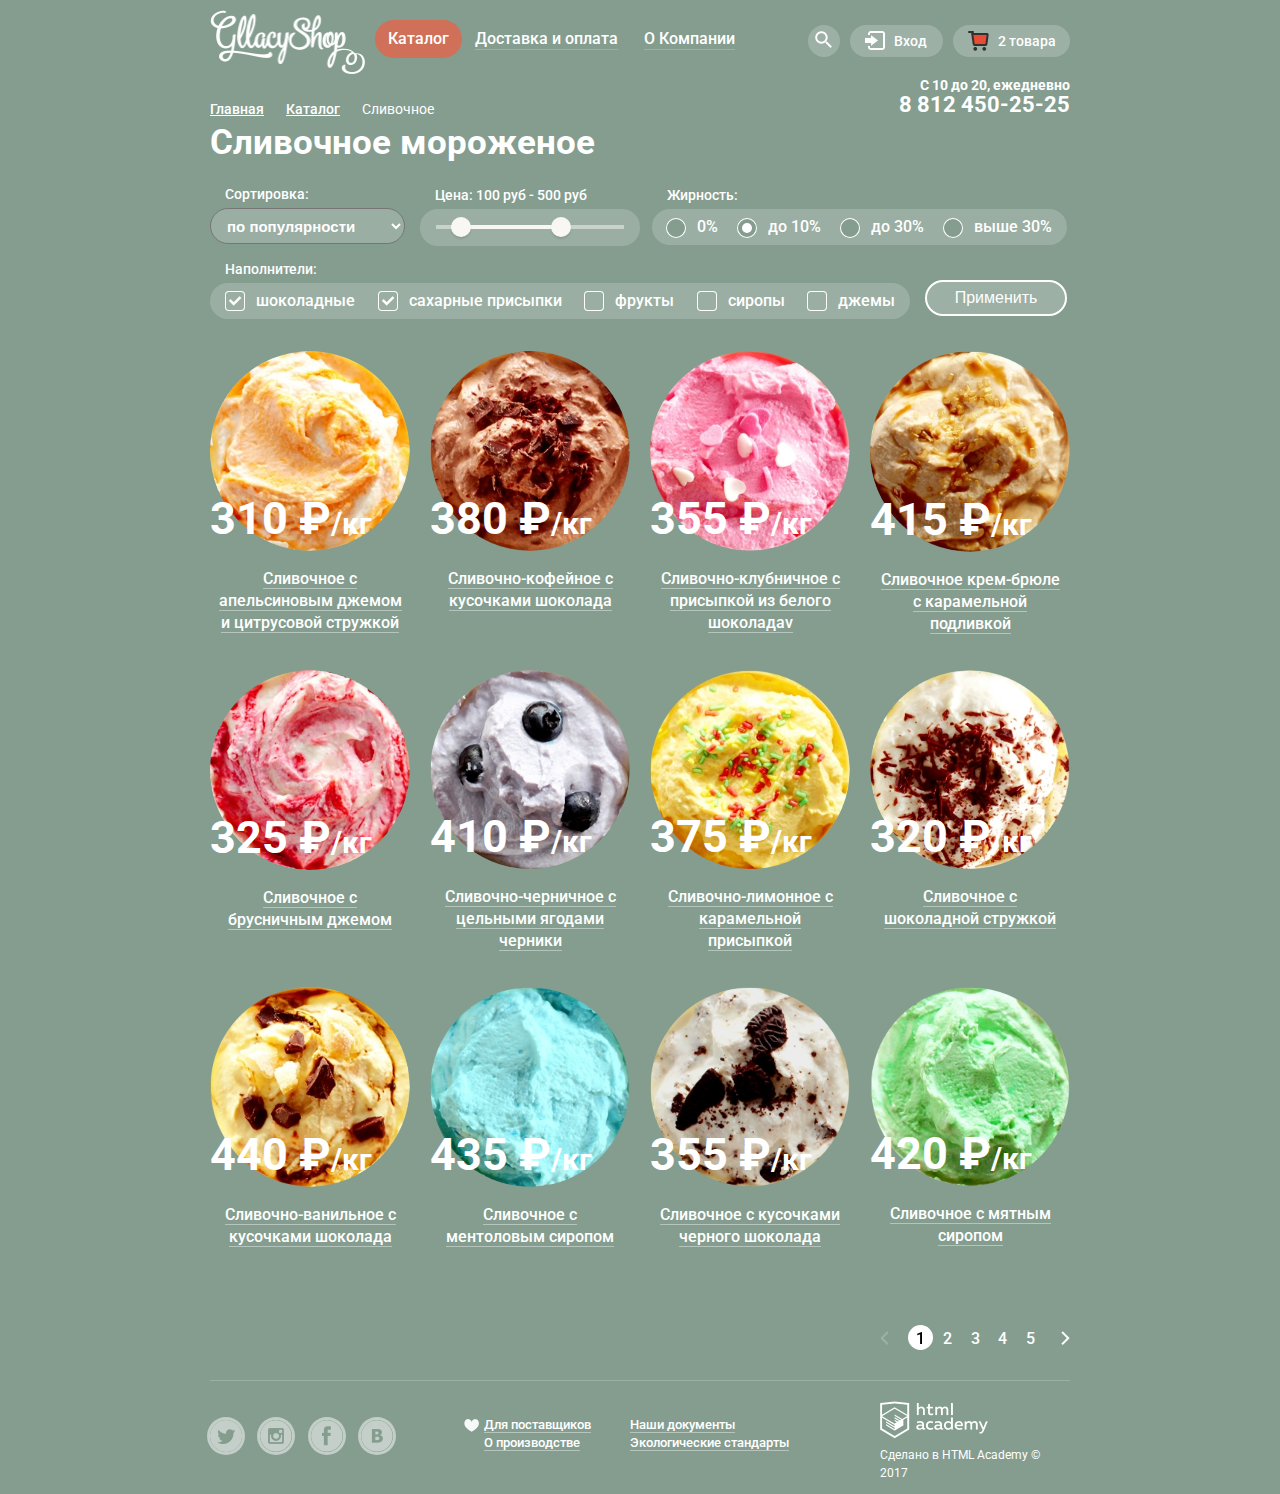
==== commit c7c99d8b: "вроде всё v2" ====
--- a/catalog.html
+++ b/catalog.html
@@ -3,270 +3,266 @@
     <head>
         <meta charset="utf-8">
         <title>HTML Academy: Глейси</title>
-		<link href="https://fonts.googleapis.com/css?family=Roboto" rel="stylesheet">
-		<link rel="stylesheet" href="css/normalize.css">
+        <link href="https://fonts.googleapis.com/css?family=Roboto" rel="stylesheet">
+        <link rel="stylesheet" href="css/normalize.css">
         <link rel="stylesheet" href="css/style.css">
     </head>
     <body class="catalog-page">
-		<div class="container">
-			<header class="main-header">   
-				<div class="header-left">
-<<<<<<< HEAD
-					<a class="header-logo" href="index.html"><img  src="img/logo.png" width="155" height="64" alt="Логотип Gllacy shop"></a>
-=======
-					<a class="header-logo" href="#"><img  src="img/logo.png" width="155" height="64" alt="Логотип Gllacy shop"></a>
->>>>>>> d0894d850649fab10ddea1a3fdbf8f78e10003cd
-					<nav class="main-nav">
-						<ul>
-							<li class="subnav">
-								<a href="#">Каталог</a>
-								<ul class="subnav-hidden">
-									<li><a href="#">Новинки</a></li>
-									<li class="subnav-active"><a>Сливочное</a></li>
-									<li><a href="#">Щербеты</a></li>
-									<li><a href="#">Фруктовый лед</a></li>
-									<li><a href="#">Мелорин</a></li>
-								</ul>
-							</li>
-							<li><a href="#">Доставка и оплата</a></li>
-							<li><a href="#">О Компании</a></li>
-						</ul>
-					</nav>
-				</div>
-				<div class="header-right">
-					<ul class="header-right-menu">
-						<li class="header-search">
-							<a class="search-btn header-btn" href="#">Поиск</a>
-							<form class="search-form form-hidden1" action="#" method="get">
-								<input type="submit" value="Поиск">
-								<input id="search-field" type="search" name="search" placeholder="Что ищем?">
-								<label for="search-field">Что ищем?</label>
-							</form>
-						</li>
-						<li class="header-login">
-							<a class="header-login-btn header-btn" href="#">Вход</a>
-							<div class="form-hidden">
-								<form class="login-form " action="#" method="post">
-									<input id="email-field" type="email" name="email" placeholder="Электронная почта">
-									<label for="email-field">Электронная почта</label>
-									<input id="password-field" type="password" name="password" placeholder="Пароль">
-									<label for="password-field">Пароль</label>
-									<input class="btn" type="submit" name="send-button" value="Войти">
-								</form>
-								<a class="forget-pass" href="#">Забыли пароль?</a>
-								<a class="new-reg" href="#">Новая регистрация</a>
-							</div>
-						</li>
-						<li class="header-basket">
-							<a class="basket-full-btn header-btn" href="#">2 товара</a>
-							<div class="basket-hidden">
-								<table>
-									<tr>
-										<td class="close"><button></button></td>
-										<td class="basket-icon" ><img src="img/item-orange.jpg" width="33" alt=" "></td>
-										<td class="basket-description">Пломбир с апельсиновым джемом</td>
-										<td class="basket-price">1,5 кг х <span class="price">200 руб.</span></td>
-										<td class="basket-cost">300 руб.</td>
-									</tr>
-									<tr>
-										<td class="close"><button></button></td>
-										<td class="basket-icon"><img src="img/item-strawberry.jpg" width="33" alt=" "></td>
-										<td class="basket-description">Клубничный пломбир с присыпкой из белого шоколада</td>
-										<td class="basket-price">1,5 кг х <span class="price">300 руб.</span></td>
-										<td class="basket-cost">450 руб.</td>
-									</tr>
-								</table>
-								<div class="basket-total">Итого: 750 руб.</div>
-								<a class="basket-buy-btn btn" href="#">Оформить заказ</a>
-							</div>
-						</li>
-					</ul>
-					<div class="header-contacts">
-						<div class="schedule">С 10 до 20, ежедневно</div>
-						<div class="tel">8 812 450-25-25</div>
-					</div>
-				</div>
-			</header>
-			
-			<section class="breadcrumbs">			
-				<ul>
-					<li><a href="#">Главная</a></li>
-					<li><a href="#">Каталог</a></li>
-					<li class="breadcrumbs-active">Сливочное</li>
-				</ul>
-			</section>
-			
-			<section class="main-catalog">
-				<h1>Сливочное мороженое</h1>
-				<form action="#" method="post">
-					<div class="form-block sorting">
-						<label for="sorting-field">Сортировка:</label>
-						<select id="sorting-field" name="sorting">
-							<option value="popularity">по популярности</option>
-							<option value="cheapfirst">сначала недорогие</option>
-							<option value="expensivefirst">сначала дорогие</option>
-							<option value="fatcontent">по жирности</option>
-						</select>
-					</div>
-					<div class="form-block price">
-						<label for="price-field" name="price" min="100" max="500"  step="50" >Цена: 100 руб - 500 руб</label>
-						<div id="price-field" class="price-range">
-							<div class=scale>
-								<div class="toogle toogle-min"></div>
-								<div class="bar"></div>
-								<div class="toogle toogle-max"></div>
-							</div>
-						</div>
-					</div>
-					<div class="form-block fatcontent">
-						<h2>Жирность:</h2>
-						<div class="fatcontent-container">
-							<input id="fatcontent-0" type="radio" name="fatcontent" value="0">
-							<label for="fatcontent-0">0%</label>
-							
-							<input id="fatcontent-less10" type="radio" name="fatcontent" value="less10" checked>
-							<label for="fatcontent-less10">до 10%</label>
-							
-							<input id="fatcontent-less30" type="radio" name="fatcontent" value="less30">
-							<label for="fatcontent-less30">до 30%</label>	
-							
-							<input id="fatcontent-more30" type="radio" name="fatcontent" value="more30">
-							<label for="fatcontent-more30">выше 30%</label>
-						</div>
-					</div>
-					<div class="form-block filler">
-						<h2>Наполнители:</h2>
-						<div class="filler-container">
-							<input id="filler-chocolate" type="checkbox" name="chocolate" checked>
-							<label for="filler-chocolate">шоколадные</label>
-							
-							<input id="filler-powder" type="checkbox" name="powder" checked>
-							<label for="filler-powder">сахарные присыпки</label>
-							
-							<input id="filler-fruits" type="checkbox" name="fruits" >
-							<label for="filler-fruits">фрукты</label>
-							
-							<input id="filler-syrup" type="checkbox" name="syrup" >
-							<label for="filler-syrup">сиропы</label>
-							
-							<input id="filler-jam" type="checkbox" name="jam" >
-							<label for="filler-jam">джемы</label>
-						</div>
-					</div>
-					<input class="form-block form-block-btn" type="submit" value="Применить">
-				</form>
-			</section>
-			
-			<section class="gallery main-gallery">
-				<div class="gallery-container">
-					<div class="gallery-item">
-						<img class="item-icon" src="img/item-orange.jpg" width="200"  alt=" ">
-						<div class="item-title">310 &#8381;<span class="measure">/кг</span></div>
-						<div class="item-description">
-							<span class="underline">Сливочное с апельсиновым джемом и цитрусовой стружкой</span>   
-						</div>
-						<a class="item-btn btn" href="#">Быстрый просмотр</a>
-					</div>
-					<div class="gallery-item">
-						<img class="item-icon" src="img/item-cofee.jpg" width="200" alt=" ">
-						<div class="item-title">380 &#8381;<span class="measure">/кг</span></div>
-						<div class="item-description">
-							<span class="underline">Сливочно-кофейное с кусочками шоколада</span>
-						</div>
-						<a class="item-btn btn" href="#">Быстрый просмотр</a>
-					</div>
-					<div class="gallery-item">
-						<img class="item-icon" src="img/item-strawberry.jpg" width="200" alt=" ">
-						<div class="item-title">355 &#8381;<span class="measure">/кг</span></div>
-						<div class="item-description">
-							<span class="underline">Сливочно-клубничное с присыпкой из белого шоколадаv
-						</div>
-						<a class="item-btn btn" href="#">Быстрый просмотр</a>
-					</div>
-					<div class="gallery-item">
-						<img class="item-icon" src="img/item-caramel.jpg" width="200" alt=" ">
-						<div class="item-title">415 &#8381;<span class="measure">/кг</span></div>
-						<div class="item-description">
-							<span class="underline">Сливочное крем-брюле с карамельной подливкой</span>
-						</div>
-						<a class="item-btn btn" href="#">Быстрый просмотр</a>
-					</div>
-					<div class="gallery-item">
-						<img class="item-icon" src="img/item-cowberry.jpg" width="200" alt=" ">
-						<div class="item-title">325 &#8381;<span class="measure">/кг</span></div>
-						<div class="item-description">
-							<span class="underline">Сливочное с брусничным джемом</span>
-						</div>
-						<a class="item-btn btn" href="#">Быстрый просмотр</a>
-					</div>
-					<div class="gallery-item">
-						<img class="item-icon" src="img/item-bilberry.jpg" width="200" alt=" ">
-						<div class="item-title">410 &#8381;<span class="measure">/кг</span></div>
-						<div class="item-description">
-							<span class="underline">Сливочно-черничное с цельными ягодами черники</span>
-						</div>
-						<a class="item-btn btn" href="#">Быстрый просмотр</a>
-					</div>
-					<div class="gallery-item">
-						<img class="item-icon" src="img/item-lemon.jpg" width="200" alt=" ">
-						<div class="item-title">375 &#8381;<span class="measure">/кг</span></div>
-						<div class="item-description">
-							<span class="underline">Сливочно-лимонное с карамельной присыпкой</span>
-						</div>
-						<a class="item-btn btn" href="#">Быстрый просмотр</a>
-					</div>
-					<div class="gallery-item">
-						<img class="item-icon" src="img/item-chocolate.jpg" width="200" alt=" ">
-						<div class="item-title">320 &#8381;<span class="measure">/кг</span></div>
-						<div class="item-description">
-							<span class="underline">Сливочное с шоколадной стружкой</span>
-						</div>
-						<a class="item-btn btn" href="#">Быстрый просмотр</a>
-					</div>
-					<div class="gallery-item">
-						<img class="item-icon" src="img/item-vanilla.jpg" width="200" alt=" ">
-						<div class="item-title">440 &#8381;<span class="measure">/кг</span></div>
-						<div class="item-description">
-							<span class="underline">Сливочно-ванильное с кусочками шоколада</span>
-						</div>
-						<a class="item-btn btn" href="#">Быстрый просмотр</a>
-					</div>
-					<div class="gallery-item">
-						<img class="item-icon" src="img/item-menthol.jpg" width="200" alt=" ">
-						<div class="item-title">435 &#8381;<span class="measure">/кг</span></div>
-						<div class="item-description">
-							<span class="underline">Сливочное с ментоловым сиропом</span>
-						</div>
-						<a class="item-btn btn" href="#">Быстрый просмотр</a>
-					</div>
-					<div class="gallery-item">
-						<img class="item-icon" src="img/item-black-chocolate.jpg" width="200" alt=" ">
-						<div class="item-title">355 &#8381;<span class="measure">/кг</span></div>
-						<div class="item-description">
-							<span class="underline">Сливочное с кусочками черного шоколада</span>
-						</div>
-						<a class="item-btn btn" href="#">Быстрый просмотр</a>
-					</div>
-					<div class="gallery-item">
-						<img class="item-icon" src="img/item-mint.jpg" width="200" alt=" ">
-						<div class="item-title">420 &#8381;<span class="measure">/кг</span></div>
-						<div class="item-description">
-							<span class="underline">Сливочное с мятным сиропом</span>
-						</div>
-						<a class="item-btn btn" href="#">Быстрый просмотр</a>
-					</div>  
-					<ul class="gallery-paginator">
-						<li><a class="paginator-disabled">prev</a></li>
-						<li><a class="paginator-active">1</a></li>
-						<li><a class="paginator-btn" href="#">2</a></li>
-						<li><a class="paginator-btn" href="#">3</a></li>
-						<li><a class="paginator-btn" href="#">4</a></li>
-						<li><a class="paginator-btn" href="#">5</a></li>
-						<li><a class="paginator-btn" href="#">next</a></li>
-					</ul>
-				</div>  
-			</section>
-		</div>
+        <div class="container">
+            <header class="main-header">   
+                <div class="header-left">
+                    <a class="header-logo" href="index.html"><img  src="img/logo.png" width="155" height="64" alt="Логотип Gllacy shop"></a>
+                    <nav class="main-nav">
+                        <ul>
+                            <li class="subnav">
+                                <a href="#">Каталог</a>
+                                <ul class="subnav-hidden">
+                                    <li><a href="#">Новинки</a></li>
+                                    <li class="subnav-active"><a>Сливочное</a></li>
+                                    <li><a href="#">Щербеты</a></li>
+                                    <li><a href="#">Фруктовый лед</a></li>
+                                    <li><a href="#">Мелорин</a></li>
+                                </ul>
+                            </li>
+                            <li><a href="#">Доставка и оплата</a></li>
+                            <li><a href="#">О Компании</a></li>
+                        </ul>
+                    </nav>
+                </div>
+                <div class="header-right">
+                    <ul class="header-right-menu">
+                        <li class="header-search">
+                            <a class="search-btn header-btn" href="#">Поиск</a>
+                            <form class="search-form form-hidden1" action="#" method="get">
+                                <input type="submit" value="Поиск">
+                                <input id="search-field" type="search" name="search" placeholder="Что ищем?">
+                                <label for="search-field">Что ищем?</label>
+                            </form>
+                        </li>
+                        <li class="header-login">
+                            <a class="header-login-btn header-btn" href="#">Вход</a>
+                            <div class="form-hidden">
+                                <form class="login-form " action="#" method="post">
+                                    <input id="email-field" type="email" name="email" placeholder="Электронная почта">
+                                    <label for="email-field">Электронная почта</label>
+                                    <input id="password-field" type="password" name="password" placeholder="Пароль">
+                                    <label for="password-field">Пароль</label>
+                                    <input class="btn" type="submit" name="send-button" value="Войти">
+                                </form>
+                                <a class="forget-pass" href="#">Забыли пароль?</a>
+                                <a class="new-reg" href="#">Новая регистрация</a>
+                            </div>
+                        </li>
+                        <li class="header-basket">
+                            <a class="basket-full-btn header-btn" href="#">2 товара</a>
+                            <div class="basket-hidden">
+                                <table>
+                                    <tr>
+                                        <td class="close"><button></button></td>
+                                        <td class="basket-icon" ><img src="img/item-orange.jpg" width="33" alt=" "></td>
+                                        <td class="basket-description">Пломбир с апельсиновым джемом</td>
+                                        <td class="basket-price">1,5 кг х <span class="price">200 руб.</span></td>
+                                        <td class="basket-cost">300 руб.</td>
+                                    </tr>
+                                    <tr>
+                                        <td class="close"><button></button></td>
+                                        <td class="basket-icon"><img src="img/item-strawberry.jpg" width="33" alt=" "></td>
+                                        <td class="basket-description">Клубничный пломбир с присыпкой из белого шоколада</td>
+                                        <td class="basket-price">1,5 кг х <span class="price">300 руб.</span></td>
+                                        <td class="basket-cost">450 руб.</td>
+                                    </tr>
+                                </table>
+                                <div class="basket-total">Итого: 750 руб.</div>
+                                <a class="basket-buy-btn btn" href="#">Оформить заказ</a>
+                            </div>
+                        </li>
+                    </ul>
+                    <div class="header-contacts">
+                        <div class="schedule">С 10 до 20, ежедневно</div>
+                        <div class="tel">8 812 450-25-25</div>
+                    </div>
+                </div>
+            </header>
+            
+            <section class="breadcrumbs">           
+                <ul>
+                    <li><a href="#">Главная</a></li>
+                    <li><a href="#">Каталог</a></li>
+                    <li class="breadcrumbs-active">Сливочное</li>
+                </ul>
+            </section>
+            
+            <section class="main-catalog">
+                <h1>Сливочное мороженое</h1>
+                <form action="#" method="post">
+                    <div class="form-block sorting">
+                        <label for="sorting-field">Сортировка:</label>
+                        <select id="sorting-field" name="sorting">
+                            <option value="popularity">по популярности</option>
+                            <option value="cheapfirst">сначала недорогие</option>
+                            <option value="expensivefirst">сначала дорогие</option>
+                            <option value="fatcontent">по жирности</option>
+                        </select>
+                    </div>
+                    <div class="form-block price">
+                        <label for="price-field" name="price" min="100" max="500"  step="50" >Цена: 100 руб - 500 руб</label>
+                        <div id="price-field" class="price-range">
+                            <div class=scale>
+                                <div class="toogle toogle-min"></div>
+                                <div class="bar"></div>
+                                <div class="toogle toogle-max"></div>
+                            </div>
+                        </div>
+                    </div>
+                    <div class="form-block fatcontent">
+                        <h2>Жирность:</h2>
+                        <div class="fatcontent-container">
+                            <input id="fatcontent-0" type="radio" name="fatcontent" value="0">
+                            <label for="fatcontent-0">0%</label>
+                            
+                            <input id="fatcontent-less10" type="radio" name="fatcontent" value="less10" checked>
+                            <label for="fatcontent-less10">до 10%</label>
+                            
+                            <input id="fatcontent-less30" type="radio" name="fatcontent" value="less30">
+                            <label for="fatcontent-less30">до 30%</label>   
+                            
+                            <input id="fatcontent-more30" type="radio" name="fatcontent" value="more30">
+                            <label for="fatcontent-more30">выше 30%</label>
+                        </div>
+                    </div>
+                    <div class="form-block filler">
+                        <h2>Наполнители:</h2>
+                        <div class="filler-container">
+                            <input id="filler-chocolate" type="checkbox" name="chocolate" checked>
+                            <label for="filler-chocolate">шоколадные</label>
+                            
+                            <input id="filler-powder" type="checkbox" name="powder" checked>
+                            <label for="filler-powder">сахарные присыпки</label>
+                            
+                            <input id="filler-fruits" type="checkbox" name="fruits" >
+                            <label for="filler-fruits">фрукты</label>
+                            
+                            <input id="filler-syrup" type="checkbox" name="syrup" >
+                            <label for="filler-syrup">сиропы</label>
+                            
+                            <input id="filler-jam" type="checkbox" name="jam" >
+                            <label for="filler-jam">джемы</label>
+                        </div>
+                    </div>
+                    <input class="form-block form-block-btn" type="submit" value="Применить">
+                </form>
+            </section>
+            
+            <section class="gallery main-gallery">
+                <div class="gallery-container">
+                    <div class="gallery-item">
+                        <img class="item-icon" src="img/item-orange.jpg" width="200"  alt=" ">
+                        <div class="item-title">310 &#8381;<span class="measure">/кг</span></div>
+                        <div class="item-description">
+                            <span class="underline">Сливочное с апельсиновым джемом и цитрусовой стружкой</span>   
+                        </div>
+                        <a class="item-btn btn" href="#">Быстрый просмотр</a>
+                    </div>
+                    <div class="gallery-item">
+                        <img class="item-icon" src="img/item-cofee.jpg" width="200" alt=" ">
+                        <div class="item-title">380 &#8381;<span class="measure">/кг</span></div>
+                        <div class="item-description">
+                            <span class="underline">Сливочно-кофейное с кусочками шоколада</span>
+                        </div>
+                        <a class="item-btn btn" href="#">Быстрый просмотр</a>
+                    </div>
+                    <div class="gallery-item">
+                        <img class="item-icon" src="img/item-strawberry.jpg" width="200" alt=" ">
+                        <div class="item-title">355 &#8381;<span class="measure">/кг</span></div>
+                        <div class="item-description">
+                            <span class="underline">Сливочно-клубничное с присыпкой из белого шоколадаv
+                        </div>
+                        <a class="item-btn btn" href="#">Быстрый просмотр</a>
+                    </div>
+                    <div class="gallery-item">
+                        <img class="item-icon" src="img/item-caramel.jpg" width="200" alt=" ">
+                        <div class="item-title">415 &#8381;<span class="measure">/кг</span></div>
+                        <div class="item-description">
+                            <span class="underline">Сливочное крем-брюле с карамельной подливкой</span>
+                        </div>
+                        <a class="item-btn btn" href="#">Быстрый просмотр</a>
+                    </div>
+                    <div class="gallery-item">
+                        <img class="item-icon" src="img/item-cowberry.jpg" width="200" alt=" ">
+                        <div class="item-title">325 &#8381;<span class="measure">/кг</span></div>
+                        <div class="item-description">
+                            <span class="underline">Сливочное с брусничным джемом</span>
+                        </div>
+                        <a class="item-btn btn" href="#">Быстрый просмотр</a>
+                    </div>
+                    <div class="gallery-item">
+                        <img class="item-icon" src="img/item-bilberry.jpg" width="200" alt=" ">
+                        <div class="item-title">410 &#8381;<span class="measure">/кг</span></div>
+                        <div class="item-description">
+                            <span class="underline">Сливочно-черничное с цельными ягодами черники</span>
+                        </div>
+                        <a class="item-btn btn" href="#">Быстрый просмотр</a>
+                    </div>
+                    <div class="gallery-item">
+                        <img class="item-icon" src="img/item-lemon.jpg" width="200" alt=" ">
+                        <div class="item-title">375 &#8381;<span class="measure">/кг</span></div>
+                        <div class="item-description">
+                            <span class="underline">Сливочно-лимонное с карамельной присыпкой</span>
+                        </div>
+                        <a class="item-btn btn" href="#">Быстрый просмотр</a>
+                    </div>
+                    <div class="gallery-item">
+                        <img class="item-icon" src="img/item-chocolate.jpg" width="200" alt=" ">
+                        <div class="item-title">320 &#8381;<span class="measure">/кг</span></div>
+                        <div class="item-description">
+                            <span class="underline">Сливочное с шоколадной стружкой</span>
+                        </div>
+                        <a class="item-btn btn" href="#">Быстрый просмотр</a>
+                    </div>
+                    <div class="gallery-item">
+                        <img class="item-icon" src="img/item-vanilla.jpg" width="200" alt=" ">
+                        <div class="item-title">440 &#8381;<span class="measure">/кг</span></div>
+                        <div class="item-description">
+                            <span class="underline">Сливочно-ванильное с кусочками шоколада</span>
+                        </div>
+                        <a class="item-btn btn" href="#">Быстрый просмотр</a>
+                    </div>
+                    <div class="gallery-item">
+                        <img class="item-icon" src="img/item-menthol.jpg" width="200" alt=" ">
+                        <div class="item-title">435 &#8381;<span class="measure">/кг</span></div>
+                        <div class="item-description">
+                            <span class="underline">Сливочное с ментоловым сиропом</span>
+                        </div>
+                        <a class="item-btn btn" href="#">Быстрый просмотр</a>
+                    </div>
+                    <div class="gallery-item">
+                        <img class="item-icon" src="img/item-black-chocolate.jpg" width="200" alt=" ">
+                        <div class="item-title">355 &#8381;<span class="measure">/кг</span></div>
+                        <div class="item-description">
+                            <span class="underline">Сливочное с кусочками черного шоколада</span>
+                        </div>
+                        <a class="item-btn btn" href="#">Быстрый просмотр</a>
+                    </div>
+                    <div class="gallery-item">
+                        <img class="item-icon" src="img/item-mint.jpg" width="200" alt=" ">
+                        <div class="item-title">420 &#8381;<span class="measure">/кг</span></div>
+                        <div class="item-description">
+                            <span class="underline">Сливочное с мятным сиропом</span>
+                        </div>
+                        <a class="item-btn btn" href="#">Быстрый просмотр</a>
+                    </div>  
+                    <ul class="gallery-paginator">
+                        <li><a class="paginator-disabled">prev</a></li>
+                        <li><a class="paginator-active">1</a></li>
+                        <li><a class="paginator-btn" href="#">2</a></li>
+                        <li><a class="paginator-btn" href="#">3</a></li>
+                        <li><a class="paginator-btn" href="#">4</a></li>
+                        <li><a class="paginator-btn" href="#">5</a></li>
+                        <li><a class="paginator-btn" href="#">next</a></li>
+                    </ul>
+                </div>  
+            </section>
+        </div>
         
         <footer class="main-footer">
             <div class="container">
--- a/css/style.css
+++ b/css/style.css
@@ -3,54 +3,23 @@
     padding: 0;
     font-family: "Roboto", "Verdana", sans-serif;
     font-size: 16px;
-<<<<<<< HEAD
-	color: white;	
+    color: white;   
 }
 .catalog-page {
-	background-color: #849d8f;
-}
-.site-wrapper {
-	margin: 0;
-	padding:0;
-	background-position: top center;
-	background-repeat: no-repeat;
-}
-a {
-	color: white;
-	font-weight: 500;
-}
-a:hover {
-	color: #ffbc9e;
-}
-.btn {
-    text-decoration: none;
-	color: white;
-	text-shadow: 0 2px 5px rgba(160, 32, 11, 0.76);
-	box-shadow: 0 2px 2px rgba(172, 16, 0, 0.64);
-	background-color: #ffffff;
-	background-image: linear-gradient(to top, #e74a35 0%, #f26843 100%);
-	cursor: pointer;
-}
-.btn:hover {
-	background: linear-gradient(to bottom, #f58669 0%, #ec6f5e 100%);
-	box-shadow: 0 2px 2px rgba(172, 16, 0, 1);
-}
-
-.btn:active {
-	background: linear-gradient(to bottom, #d84732 0%, #e1613e 100%);
-	box-shadow: inset 0 2px 2px rgba(172, 16, 0, 1);
-}
-body > input[type="radio"] {
-	display: none;
-=======
-    color: white;
-    
+    background-color: #849d8f;
 }
 .site-wrapper {
     margin: 0;
     padding:0;
     background-position: top center;
     background-repeat: no-repeat;
+}
+a {
+    color: white;
+    font-weight: 500;
+}
+a:hover {
+    color: #ffbc9e;
 }
 .btn {
     text-decoration: none;
@@ -61,9 +30,17 @@
     background-image: linear-gradient(to top, #e74a35 0%, #f26843 100%);
     cursor: pointer;
 }
+.btn:hover {
+    background: linear-gradient(to bottom, #f58669 0%, #ec6f5e 100%);
+    box-shadow: 0 2px 2px rgba(172, 16, 0, 1);
+}
+
+.btn:active {
+    background: linear-gradient(to bottom, #d84732 0%, #e1613e 100%);
+    box-shadow: inset 0 2px 2px rgba(172, 16, 0, 1);
+}
 body > input[type="radio"] {
     display: none;
->>>>>>> d0894d850649fab10ddea1a3fdbf8f78e10003cd
 }
 .container {
     margin: 0 auto;
@@ -71,8 +48,8 @@
     width: 860px;
 }
 .main-header {
-	margin: 0;
-	margin-top: 5px;
+    margin: 0;
+    margin-top: 5px;
     padding: 0;
     display: flex;
     justify-content: space-between;
@@ -87,128 +64,6 @@
     margin-left: auto;
 }
 .main-nav > ul {
-<<<<<<< HEAD
-	font-size: 0px;
-    width: 375px;
-}
-.main-nav li {
-	margin: 0;
-	margin-left: -30px;
-	margin-right: 30px;
-	padding: 0;
-	padding-bottom: 10px;
-    list-style: none;
-}
-.main-nav > ul > li {
-	display: inline-block;
-	position: relative;
-}
-.main-nav > ul > li:after {
-	content: "";
-	position: absolute;
-	right: 13px;
-	bottom: 18px;
-	left: 13px;
-	border-bottom: 1px solid rgba(255,255,255,0.2);
-}
-.main-nav a {
-	margin-top: 10px;
-	padding: 10px 13px;
-    display: block;
-	font-size: 16px;
-	color: white;
-	text-decoration: none;
-	text-align: center;
-}
-.main-nav a:hover {
-    color: #333333;
-	background-color: white;
-}
-.main-nav > ul > li > a  {
-	border-radius: 26px;
-}
-.main-nav > ul > li > a:active {
-	box-shadow: inset 0 2px 1px #696969;
-	background-color: #ededed;
-	background-color: rgba(248, 247, 244, 0.99);
-}
-.subnav {
-	margin: 0;
-	padding: 0;
-	position: relatve;
-}
-.subnav ul a {
-	color: #333333;
-}
-.subnav-hidden {
-	display: none;
-	margin: 0;
-	padding: 0;
-	padding-bottom: 5px;
-	position: absolute;
-	top: 50px;
-	left: -5px;
-	width: 143px;
-	background-color: white;
-	box-shadow: 0 20px 20px rgba(0, 0, 0, 0.4);
-	border-radius: 5px;
-	background-color: #f8f7f4;
-	z-index: 2;
-}
-.subnav:hover .subnav-hidden {
-	display: block;
-}
-.subnav-hidden li {
-	margin: 0;
-	padding: 0;
-	width: 100%;
-}
-.subnav-hidden li:first-child {
-	padding-top:2px;
-	margin-bottom: 8px;
-	position: relative;
-	font-weight: 700;
-}
-.subnav-hidden li:first-child::after {
-	margin-left:5px;
-	margin-right: 9px;
-	position: ablolute;
-	display: block;
-	content: " ";
-	border-bottom: 1px solid rgba(50,50,50,0.2);
-}
-.subnav-hidden a {
-	margin-top: 4px;
-	margin-bottom: 4px;
-	padding-top: 5px;
-	padding-bottom: 5px;
-	margin-left: 0px;
-	padding-left: 18px;
-	padding-right: 0px;
-	font-size: 14px;
-	font-weight: 400;
-	line-height: 16px;
-	text-align: left;
-	white-space: nowrap;
-}
-.subnav-hidden a:hover {
-	background-color: #fbded7;
-}
-.subnav-hidden a:active {
-	background-color: #f6b5a5;
-}
-.catalog-page .subnav > a {
-	background-color: #d07058;
-}
-.catalog-page .subnav::after {
-	border-bottom: none;
-}
-.subnav-active {
-	background-color: #d07058;
-}
-.subnav-hidden .subnav-active a:hover {
-	background-color: #d07058;
-=======
     font-size: 0px;
     width: 375px;
 }
@@ -217,6 +72,7 @@
     margin-left: -30px;
     margin-right: 30px;
     padding: 0;
+    padding-bottom: 10px;
     list-style: none;
 }
 .main-nav > ul > li {
@@ -227,7 +83,7 @@
     content: "";
     position: absolute;
     right: 13px;
-    bottom: 7px;
+    bottom: 18px;
     left: 13px;
     border-bottom: 1px solid rgba(255,255,255,0.2);
 }
@@ -261,16 +117,19 @@
     color: #333333;
 }
 .subnav-hidden {
-    display: block;
+    display: none;
     margin: 0;
     padding: 0;
-    position: absolute;
+    padding-bottom: 5px;
+    position: absolute;
+    top: 50px;
     left: -5px;
     width: 143px;
     background-color: white;
     box-shadow: 0 20px 20px rgba(0, 0, 0, 0.4);
     border-radius: 5px;
     background-color: #f8f7f4;
+    z-index: 2;
 }
 .subnav:hover .subnav-hidden {
     display: block;
@@ -279,23 +138,26 @@
     margin: 0;
     padding: 0;
     width: 100%;
-    
 }
 .subnav-hidden li:first-child {
+    padding-top:2px;
+    margin-bottom: 8px;
     position: relative;
     font-weight: 700;
 }
 .subnav-hidden li:first-child::after {
+    margin-left:5px;
+    margin-right: 9px;
     position: ablolute;
-    bottom:0;
-    left: 6px;
-    right: 9px;
     display: block;
     content: " ";
     border-bottom: 1px solid rgba(50,50,50,0.2);
 }
 .subnav-hidden a {
-    margin-top: 0px;
+    margin-top: 4px;
+    margin-bottom: 4px;
+    padding-top: 5px;
+    padding-bottom: 5px;
     margin-left: 0px;
     padding-left: 18px;
     padding-right: 0px;
@@ -310,404 +172,23 @@
 }
 .subnav-hidden a:active {
     background-color: #f6b5a5;
->>>>>>> d0894d850649fab10ddea1a3fdbf8f78e10003cd
+}
+.catalog-page .subnav > a {
+    background-color: #d07058;
+}
+.catalog-page .subnav::after {
+    border-bottom: none;
+}
+.subnav-active {
+    background-color: #d07058;
+}
+.subnav-hidden .subnav-active a:hover {
+    background-color: #d07058;
 }
 .header-right {
     width: 262px;
 }
 .header-right-menu {
-<<<<<<< HEAD
-	margin: 0;
-	padding: 0;
-    display: flex;
-	justify-content: space-between;
-	list-style: none;
-}
-.header-right-menu li {
-	position: relative;
-	padding-bottom: 10px;
-}
-.search-form {
-	display: none;
-	position: absolute;
-	right: 0px; 
-	margin-top: 3px;
-	padding-top: 22px;
-	padding-bottom: 20px;
-	padding-left: 17px;
-	padding-right: 18px;
-	box-sizing: border-box;
-	box-shadow: 0 20px 20px rgba(0,0,0,0.4);
-	background-color: #f9f7f5;
-	border-radius: 5px;
-	z-index: 2;
-}
-.search-form {
-	width: 340px;
-}
-.header-search:hover .search-form {
-	display: block;
-}
-.search-form input[type="submit"] {
-	display: block;
-	margin-top: -55px;
-	margin-left: 292px;
-	margin-right: 0px;
-	margin-bottom: 20px;
-	padding-right: 0px;
-	font-size: 0px;
-	width: 32px;
-	height: 32px;
-	border: none;
-	border-radius: 16px;
-	background-color: transparent;
-}
-.search-form input[type="submit"]:hover {
-	background-color: black;
-	background-image: url("../img/spritesheet.png");
-    background-repeat: no-repeat;
-    background-position: 0px -432px;
-	background-size: auto;
-	filter: invert(1);
-	cursor: pointer;
-}
-.search-form input[type="search"] {
-	padding-top: 12px;
-	padding-bottom: 12px;
-	padding-left: 10px;
-	padding-right: 10px;
-	width: 310px;
-	border: none;
-	box-shadow: 0px 0px 0px 1px rgba(178,178,178,0.52);
-	border-radius: 5px;
-}
-.search-form label {
-	display: none;
-	position: absolute;
-	font-size: 12px;
-	margin-top: -54px;
-	margin-left: 10px;
-	color: #5b9ddf;
-}
-.search-form input[type="search"]:hover {
-	box-shadow: 0px 0px 0px 2px rgba(178,178,178,0.52);
-}
-.header-right-menu .header-btn {
-	position: relative;
-	margin-top: 20px;
-	padding: 8px;
-	display: block;
-	color: white;
-	font-size: 14px;
-	font-weight: 500;
-	line-height: 16px;
-	text-decoration: none;
-	background-color: rgba(255,255,255,0.2);
-	border-radius: 16px;
-}
-.header-right-menu .search-btn {
-	padding: 0;
-	font-size: 0px;
-	width: 32px;
-	height: 32px;
-}
-.search-btn::before {
-	position: absolute;
-	top: 6px;
-	left: 7px;
-	display: block;
-	content: " ";
-	background-image: url("../img/spritesheet.png");
-    background-repeat: no-repeat;
-	width: 17px;
-    height: 17px;
-    background-position: -5px -437px;
-}
-.search-btn:hover {
-	background-color: black;
-	filter: invert(1);
-}
- .search-btn:hover .search-form {
-	display: block;
-}
-.header-right-menu .header-login-btn {
-	padding-left: 44px;
-	padding-right: 16px;
-}
-.header-login-btn::before {
-	position: absolute;
-	top: 6px;
-	left: 15px;
-	display: block;
-	content: " ";
-	background-image: url("../img/spritesheet.png");
-    background-repeat: no-repeat;
-	width: 21px;
-    height: 19px;
-    background-position: -5px -65px;
-}
-.header-login-btn:hover {
-	background-color: black;
-	filter: invert(1);
-}
-.header-login:hover .form-hidden {
-	display: block;
-}
-.form-hidden {
-	display: none;
-	position: absolute;
-	right: 0px; 
-	margin-top: 3px;
-	padding-top: 22px;
-	padding-bottom: 20px;
-	padding-left: 17px;
-	padding-right: 18px;
-	box-sizing: border-box;
-	background-color: #f9f7f5;
-	border-radius: 5px;
-	box-shadow: 0 20px 20px rgba(0,0,0,0.4);
-	z-index:2;
-}
-.form-hidden label {
-	display: none;
-	position: absolute;
-	font-size: 12px;
-	margin-top: -78px;
-	margin-left: 10px;
-	color: #5b9ddf;
-}
-.form-hidden input[type="email"]:focus ~ label[for="email-field"],
-.form-hidden input[type="password"]:focus ~ label[for="password-field"],
-.search-form input[type="search"]:focus ~ label[for="search-field"] {
-	display: block;
-}
-.form-hidden input[type="email"], .form-hidden input[type="password"] {
-	margin-bottom:22px;
-	padding-top: 12px;
-	padding-bottom: 12px;
-	padding-left: 15px;
-	padding-right: 10px;
-	width: 220px;
-	font-size: 14px;
-	color: #999999;
-	font-weight: 400;
-	border: none;
-	border-radius: 5px;
-	box-shadow: 0px 0px 0px 1px rgba(178,178,178,0.52); 
-}
-.form-hidden input[type="email"]:hover,
-.form-hidden input[type="password"]:hover {
-	box-shadow: 0px 0px 0px 2px rgba(178,178,178,0.52);
-}
-.form-hidden input[type="submit"] {
-	float: left;
-	display: inline-block;
-	
-	padding-top: 12px;
-	padding-bottom: 12px;
-	padding-left: 25px;
-	padding-right: 25px;
-    text-decoration: none;
-	text-align: center;
-	color: white;
-	font-size: 18px;
-	font-weight: 500;
-	text-shadow: 0 2px 5px rgba(160, 32, 11, 0.76);
-	box-shadow: 0 2px 2px rgba(172, 16, 0, 0.64);
-	background-color: #ffffff;
-	background-image: linear-gradient(to top, #e74a35 0%, #f26843 100%);
-	border: none;
-	border-radius: 22px;
-	cursor: pointer;
-}
-.form-hidden input[type="submit"]:hover {
-	background: linear-gradient(to bottom, #f58669 0%, #ec6f5e 100%);
-	box-shadow: 0 2px 2px rgba(172, 16, 0, 1);
-}
-
-.form-hidden input[type="submit"]:active {
-	background: linear-gradient(to bottom, #d84732 0%, #e1613e 100%);
-	box-shadow: inset 0 2px 2px rgba(172, 16, 0, 1);
-}
-.form-hidden a {
-	display: block;
-	position: relative;
-	margin-top: 5px;
-	margin-left: 123px;
-	margin-bottom: 5px;
-	font-size: 13px;
-	color: #333;
-	text-decoration: none;
-}
-.form-hidden a::after {
-	display: block;
-	content: " ";
-	width: 100%;
-	height: 1px;
-	background-color: rgba(51,51,51,0.3);
-}
-.form-hidden a.forget-pass::after {
-	display: block;
-	content: " ";
-	width: 100px;
-	height: 1px;
-	background-color: rgba(51,51,51,0.3);
-}
-.form-hidden a:hover {
-	color: #ffbc9e;
-}
-.form-hidden a:hover::after {
-	display: block;
-	content: " ";
-	width: 100%;
-	height: 1px;
-	background-color: rgba(255,188,158,0.4);
-}
-.form-hidden a.forget-pass:hover::after {
-	display: block;
-	content: " ";
-	width: 100px;
-	height: 1px;
-	background-color: rgba(255,188,158,0.4);
-}
-.header-right-menu .basket-empty-btn {
-	padding-left: 45px;
-	padding-right: 34px;
-}
-.basket-empty-btn::before {
-	position: absolute;
-	top: 6px;
-	left: 15px;
-	display: block;
-	content: " ";
-	background-image: url("../img/spritesheet.png");
-    background-repeat: no-repeat;
-	width: 21px;
-    height: 20px;
-    background-position: -5px -5px;
-}
-.basket-empty-btn:hover {
-	background-color: black;
-	filter: invert(1);
-}
-.header-right-menu .basket-full-btn {
-	padding-left: 45px;
-	padding-right: 14px;
-}
-.basket-full-btn::before {
-	position: absolute;
-	top: 6px;
-	left: 15px;
-	display: block;
-	content: " ";
-	background-image: url("../img/spritesheet.png");
-    background-repeat: no-repeat;
-	width: 21px;
-    height: 20px;
-   background-position: -5px -35px;
-}
-.basket-full-btn:hover {
-	color: black;
-	background-color: white;
-}
-.basket-hidden {
-	display: none;
-	position: absolute;
-	right: 0px; 
-	margin-top: 3px;
-	padding-top: 0px;
-	padding-bottom: 20px;
-	padding-left: 17px;
-	padding-right: 18px;
-	width: 538px;
-	box-sizing: border-box;
-	color: black;
-	background-color: #f9f7f5;
-	border-radius: 5px;
-	box-shadow: 0 20px 20px rgba(0,0,0,0.4);
-	z-index:2;
-}
-.header-basket:hover .basket-hidden {
-	display: block;
-}
-.basket-hidden table {
-	margin-top: 2px;
-	border-spacing: 0px 15px;
-}
-.basket-hidden td {
-	vertical-align: center;
-}
-.basket-icon img {
-	margin-left: 10px;
-	border-radius: 16px;
-}
-.close button {
-	width: 12px;
-	height: 12px;
-	background-color: transparent;
-	background-image: url("../img/close.png");
-	background-repeat: no-repeat;
-	background-position: center;
-	border: none;
-	cursor: pointer;
-}
-.basket-description {
-	padding-left: 10px;
-	width: 230px;
-	color: #323232;
-	font-size: 13px;
-	font-weight: 400px;
-	line-height: 16px;
-}
-.basket-price {
-	padding-left: 15px;
-	font-size: 13px;
-	font-weight: 400px;
-	line-height: 16px;
-	color: #323232;
-}
-.basket-price .price {
-	color: #999999;
-}
-.basket-cost {
-	padding-left: 28px;
-	font-size: 13px;
-	font-weight: 400px;
-	color: #323232;
-	line-height: 16px;
-}
-.basket-hidden table::after {
-	display: block;
-	position: absolute;
-	margin-top: 5px;
-	content: " ";
-	width: 510px;
-	height: 1px;
-	background-color: #cacac7;
-}
-.basket-total {
-	margin-top: 5px;
-	margin-right: -5px;
-	font-size: 15px;
-	text-align: right;
-	font-weight: 700;
-	color: #323232;
-	line-height: 18px;
-}
-.basket-buy-btn {
-	display: inline-block;
-	float: right;
-	margin-top: 10px;
-	margin-right: -5px;
-	padding: 13px 15px;
-	margin-left: auto;
-	font-size: 18px;
-	font-weight: 700px;
-	border-radius: 22px;
-}
-.schedule {
-    margin-top: 10px;
-=======
     margin: 0;
     padding: 0;
     display: flex;
@@ -716,33 +197,72 @@
 }
 .header-right-menu li {
     position: relative;
-}
-.form-hidden1 {
-    position: absolute;
-    padding: 20px;
+    padding-bottom: 10px;
+}
+.search-form {
+    display: none;
+    position: absolute;
+    right: 0px; 
+    margin-top: 3px;
+    padding-top: 22px;
+    padding-bottom: 20px;
     padding-left: 17px;
     padding-right: 18px;
-    background-color: lightyellow;
+    box-sizing: border-box;
+    box-shadow: 0 20px 20px rgba(0,0,0,0.4);
+    background-color: #f9f7f5;
     border-radius: 5px;
-}
-.form-hidden1 input[type="submit"] {
+    z-index: 2;
+}
+.search-form {
+    width: 340px;
+}
+.header-search:hover .search-form {
+    display: block;
+}
+.search-form input[type="submit"] {
     display: block;
     margin-top: -55px;
-    margin-left: 300px;
+    margin-left: 292px;
     margin-right: 0px;
     margin-bottom: 20px;
     padding-right: 0px;
     font-size: 0px;
     width: 32px;
     height: 32px;
+    border: none;
     border-radius: 16px;
+    background-color: transparent;
+}
+.search-form input[type="submit"]:hover {
+    background-color: black;
+    background-image: url("../img/spritesheet.png");
+    background-repeat: no-repeat;
+    background-position: 0px -432px;
+    background-size: auto;
+    filter: invert(1);
     cursor: pointer;
 }
-.form-hidden1 input[type="search"] {
-    padding: 11px;
+.search-form input[type="search"] {
+    padding-top: 12px;
+    padding-bottom: 12px;
     padding-left: 10px;
     padding-right: 10px;
     width: 310px;
+    border: none;
+    box-shadow: 0px 0px 0px 1px rgba(178,178,178,0.52);
+    border-radius: 5px;
+}
+.search-form label {
+    display: none;
+    position: absolute;
+    font-size: 12px;
+    margin-top: -54px;
+    margin-left: 10px;
+    color: #5b9ddf;
+}
+.search-form input[type="search"]:hover {
+    box-shadow: 0px 0px 0px 2px rgba(178,178,178,0.52);
 }
 .header-right-menu .header-btn {
     position: relative;
@@ -775,6 +295,13 @@
     height: 17px;
     background-position: -5px -437px;
 }
+.search-btn:hover {
+    background-color: black;
+    filter: invert(1);
+}
+ .search-btn:hover .search-form {
+    display: block;
+}
 .header-right-menu .header-login-btn {
     padding-left: 44px;
     padding-right: 16px;
@@ -791,6 +318,130 @@
     height: 19px;
     background-position: -5px -65px;
 }
+.header-login-btn:hover {
+    background-color: black;
+    filter: invert(1);
+}
+.header-login:hover .form-hidden {
+    display: block;
+}
+.form-hidden {
+    display: none;
+    position: absolute;
+    right: 0px; 
+    margin-top: 3px;
+    padding-top: 22px;
+    padding-bottom: 20px;
+    padding-left: 17px;
+    padding-right: 18px;
+    box-sizing: border-box;
+    background-color: #f9f7f5;
+    border-radius: 5px;
+    box-shadow: 0 20px 20px rgba(0,0,0,0.4);
+    z-index:2;
+}
+.form-hidden label {
+    display: none;
+    position: absolute;
+    font-size: 12px;
+    margin-top: -78px;
+    margin-left: 10px;
+    color: #5b9ddf;
+}
+.form-hidden input[type="email"]:focus ~ label[for="email-field"],
+.form-hidden input[type="password"]:focus ~ label[for="password-field"],
+.search-form input[type="search"]:focus ~ label[for="search-field"] {
+    display: block;
+}
+.form-hidden input[type="email"], .form-hidden input[type="password"] {
+    margin-bottom:22px;
+    padding-top: 12px;
+    padding-bottom: 12px;
+    padding-left: 15px;
+    padding-right: 10px;
+    width: 220px;
+    font-size: 14px;
+    color: #999999;
+    font-weight: 400;
+    border: none;
+    border-radius: 5px;
+    box-shadow: 0px 0px 0px 1px rgba(178,178,178,0.52); 
+}
+.form-hidden input[type="email"]:hover,
+.form-hidden input[type="password"]:hover {
+    box-shadow: 0px 0px 0px 2px rgba(178,178,178,0.52);
+}
+.form-hidden input[type="submit"] {
+    float: left;
+    display: inline-block;
+    
+    padding-top: 12px;
+    padding-bottom: 12px;
+    padding-left: 25px;
+    padding-right: 25px;
+    text-decoration: none;
+    text-align: center;
+    color: white;
+    font-size: 18px;
+    font-weight: 500;
+    text-shadow: 0 2px 5px rgba(160, 32, 11, 0.76);
+    box-shadow: 0 2px 2px rgba(172, 16, 0, 0.64);
+    background-color: #ffffff;
+    background-image: linear-gradient(to top, #e74a35 0%, #f26843 100%);
+    border: none;
+    border-radius: 22px;
+    cursor: pointer;
+}
+.form-hidden input[type="submit"]:hover {
+    background: linear-gradient(to bottom, #f58669 0%, #ec6f5e 100%);
+    box-shadow: 0 2px 2px rgba(172, 16, 0, 1);
+}
+
+.form-hidden input[type="submit"]:active {
+    background: linear-gradient(to bottom, #d84732 0%, #e1613e 100%);
+    box-shadow: inset 0 2px 2px rgba(172, 16, 0, 1);
+}
+.form-hidden a {
+    display: block;
+    position: relative;
+    margin-top: 5px;
+    margin-left: 123px;
+    margin-bottom: 5px;
+    font-size: 13px;
+    color: #333;
+    text-decoration: none;
+}
+.form-hidden a::after {
+    display: block;
+    content: " ";
+    width: 100%;
+    height: 1px;
+    background-color: rgba(51,51,51,0.3);
+}
+.form-hidden a.forget-pass::after {
+    display: block;
+    content: " ";
+    width: 100px;
+    height: 1px;
+    background-color: rgba(51,51,51,0.3);
+}
+.form-hidden a:hover {
+    color: #ffbc9e;
+}
+.form-hidden a:hover::after {
+    display: block;
+    content: " ";
+    width: 100%;
+    height: 1px;
+    background-color: rgba(255,188,158,0.4);
+}
+.form-hidden a.forget-pass:hover::after {
+    display: block;
+    content: " ";
+    width: 100px;
+    height: 1px;
+    background-color: rgba(255,188,158,0.4);
+}
 .header-right-menu .basket-empty-btn {
     padding-left: 45px;
     padding-right: 34px;
@@ -807,12 +458,127 @@
     height: 20px;
     background-position: -5px -5px;
 }
-.form-hidden {
+.basket-empty-btn:hover {
+    background-color: black;
+    filter: invert(1);
+}
+.header-right-menu .basket-full-btn {
+    padding-left: 45px;
+    padding-right: 14px;
+}
+.basket-full-btn::before {
+    position: absolute;
+    top: 6px;
+    left: 15px;
+    display: block;
+    content: " ";
+    background-image: url("../img/spritesheet.png");
+    background-repeat: no-repeat;
+    width: 21px;
+    height: 20px;
+   background-position: -5px -35px;
+}
+.basket-full-btn:hover {
+    color: black;
+    background-color: white;
+}
+.basket-hidden {
     display: none;
+    position: absolute;
+    right: 0px; 
+    margin-top: 3px;
+    padding-top: 0px;
+    padding-bottom: 20px;
+    padding-left: 17px;
+    padding-right: 18px;
+    width: 538px;
+    box-sizing: border-box;
+    color: black;
+    background-color: #f9f7f5;
+    border-radius: 5px;
+    box-shadow: 0 20px 20px rgba(0,0,0,0.4);
+    z-index:2;
+}
+.header-basket:hover .basket-hidden {
+    display: block;
+}
+.basket-hidden table {
+    margin-top: 2px;
+    border-spacing: 0px 15px;
+}
+.basket-hidden td {
+    vertical-align: center;
+}
+.basket-icon img {
+    margin-left: 10px;
+    border-radius: 16px;
+}
+.close button {
+    width: 12px;
+    height: 12px;
+    background-color: transparent;
+    background-image: url("../img/close.png");
+    background-repeat: no-repeat;
+    background-position: center;
+    border: none;
+    cursor: pointer;
+}
+.basket-description {
+    padding-left: 10px;
+    width: 230px;
+    color: #323232;
+    font-size: 13px;
+    font-weight: 400px;
+    line-height: 16px;
+}
+.basket-price {
+    padding-left: 15px;
+    font-size: 13px;
+    font-weight: 400px;
+    line-height: 16px;
+    color: #323232;
+}
+.basket-price .price {
+    color: #999999;
+}
+.basket-cost {
+    padding-left: 28px;
+    font-size: 13px;
+    font-weight: 400px;
+    color: #323232;
+    line-height: 16px;
+}
+.basket-hidden table::after {
+    display: block;
+    position: absolute;
+    margin-top: 5px;
+    content: " ";
+    width: 510px;
+    height: 1px;
+    background-color: #cacac7;
+}
+.basket-total {
+    margin-top: 5px;
+    margin-right: -5px;
+    font-size: 15px;
+    text-align: right;
+    font-weight: 700;
+    color: #323232;
+    line-height: 18px;
+}
+.basket-buy-btn {
+    display: inline-block;
+    float: right;
+    margin-top: 10px;
+    margin-right: -5px;
+    padding: 13px 15px;
+    margin-left: auto;
+    font-size: 18px;
+    font-weight: 700px;
+    border-radius: 22px;
 }
 .schedule {
-    margin-top: 20px;
->>>>>>> d0894d850649fab10ddea1a3fdbf8f78e10003cd
+    margin-top: 10px;
     text-align: right;
     font-size: 14px;
     font-weight: 700;
@@ -853,46 +619,6 @@
     font-size: 32px;
     font-weight: 700;
     line-height: 44px;
-<<<<<<< HEAD
-	border-radius: 31px;
-}
-.slider ul {
-	margin:0;
-	padding:0;
-    position: absolute;
-    top: 447px;
-	display: flex;
-	justify-content: space-between;
-	width: 80px;
-}
-.slider li {
-	list-style: none;
-}
-.slider-btn {
-	display: block;
-	width: 19px;
-	height: 19px;
-	font-size: 0px;
-	background-color: inherit;
-	border: 2px solid white;
-	border-radius: 10px;
-	cursor: pointer;
-}
-.slider-btn:hover {
-	background-color: rgba(248,247,244,0.4);
-}
-#slider-radio-1:checked ~ .site-wrapper {
-	background-color: #849d8f;
-	background-image: url("../img/slider1.png");
-}
-#slider-radio-2:checked ~ .site-wrapper {
-	background-color: #8996a6;
-	background-image: url("../img/slider2.png");
-}
-#slider-radio-3:checked ~ .site-wrapper {
-	background-color: #9d8b84;
-	background-image: url("../img/slider3.png");
-=======
     border-radius: 31px;
 }
 .slider ul {
@@ -917,6 +643,9 @@
     border-radius: 10px;
     cursor: pointer;
 }
+.slider-btn:hover {
+    background-color: rgba(248,247,244,0.4);
+}
 #slider-radio-1:checked ~ .site-wrapper {
     background-color: #849d8f;
     background-image: url("../img/slider1.png");
@@ -928,25 +657,16 @@
 #slider-radio-3:checked ~ .site-wrapper {
     background-color: #9d8b84;
     background-image: url("../img/slider3.png");
->>>>>>> d0894d850649fab10ddea1a3fdbf8f78e10003cd
 }
 #slider-radio-1:checked ~ .site-wrapper .slider-btn-1,
 #slider-radio-2:checked ~ .site-wrapper .slider-btn-2,
 #slider-radio-3:checked ~ .site-wrapper .slider-btn-3 {
-<<<<<<< HEAD
-	background-color: white;
-=======
     background-color: white;
->>>>>>> d0894d850649fab10ddea1a3fdbf8f78e10003cd
 }
 #slider-radio-1:checked ~ .site-wrapper .slider-1,
 #slider-radio-2:checked ~ .site-wrapper .slider-2,
 #slider-radio-3:checked ~ .site-wrapper .slider-3 {
-<<<<<<< HEAD
-	display: block;
-=======
-    display: block;
->>>>>>> d0894d850649fab10ddea1a3fdbf8f78e10003cd
+    display: block;
 }
 .bonus {
     display: flex;
@@ -955,13 +675,8 @@
 .bonus-left, .bonus-right {
     margin-top: 20px;
     width: 420px;
-<<<<<<< HEAD
     min-height: 230px;
-	border-radius: 10px;	
-=======
-    min-height: 233px;
     border-radius: 10px;    
->>>>>>> d0894d850649fab10ddea1a3fdbf8f78e10003cd
 }
 .bonus-left h2, .bonus-right h2 {
     margin-top: 20px;
@@ -985,11 +700,7 @@
     font-size: 18px;
     font-weight: 700;
     line-height: 24px;
-<<<<<<< HEAD
-	border-radius: 22px;
-=======
     border-radius: 22px;
->>>>>>> d0894d850649fab10ddea1a3fdbf8f78e10003cd
 }
 .bonus-left .bonus-btn {
     margin-left:240px;
@@ -998,25 +709,14 @@
     margin-left:210px;
 }
 .bonus-left {
-<<<<<<< HEAD
-	background: #7f0c33;
-	background-image: url("../img/bonus-raspberry-background.jpg");
-	background-position: -10px top;
-}
-.bonus-right {
-	background: #4d280f;
-	background-image: url("../img/bonus-chocolate-background.jpg");
-	background-position: -10px top;
-=======
     background: #7f0c33;
     background-image: url("../img/bonus-raspberry-background.jpg");
-    background-repeat: no-repeat;
+    background-position: -10px top;
 }
 .bonus-right {
     background: #4d280f;
     background-image: url("../img/bonus-chocolate-background.jpg");
-    background-repeat: no-repeat;
->>>>>>> d0894d850649fab10ddea1a3fdbf8f78e10003cd
+    background-position: -10px top;
 }
 .gallery-container {
     margin: 0px auto;
@@ -1026,37 +726,21 @@
     width: 860px;
 }
 .gallery-item {
-<<<<<<< HEAD
-	position: relative;
+    position: relative;
     margin-top: 25px;
-	margin-bottom:-70px;
-	padding-top: 10px;
-=======
-    position: relative;
-    margin-top: 35px;
->>>>>>> d0894d850649fab10ddea1a3fdbf8f78e10003cd
+    margin-bottom:-70px;
+    padding-top: 10px;
     width: 200px;
-	border-radius: 5px;
-	z-index: 1;
+    border-radius: 5px;
+    z-index: 1;
 }
 .gallery-item:hover {
-	background-color: rgba(255,255,255,0.2);
-	box-shadow: 0 20px 20px rgba(0,0,0,0.4);
-	z-index: 3;
+    background-color: rgba(255,255,255,0.2);
+    box-shadow: 0 20px 20px rgba(0,0,0,0.4);
+    z-index: 3;
 }
 .item-icon {
     display: block;
-<<<<<<< HEAD
-	border-radius: 100px;
-}
-.hit::before {
-	position: absolute;
-	display:block;
-	content: " ";
-	width: 61px;
-	height: 61px;
-	background-image: url("../img/hit.png");
-=======
     border-radius: 100px;
 }
 .hit::before {
@@ -1066,7 +750,6 @@
     width: 61px;
     height: 61px;
     background-image: url("../img/hit.png");
->>>>>>> d0894d850649fab10ddea1a3fdbf8f78e10003cd
 }
 .item-title {
     margin-top: -55px;
@@ -1081,55 +764,43 @@
     margin-top: 22px;
     padding-left: 8px;
     padding-right: 8px;
-	padding-bottom: 70px;
+    padding-bottom: 70px;
     text-align: center;
     font-size: 16px;
     font-weight: 500;
     line-height: 22px;
 }
 .underline {
-<<<<<<< HEAD
-	margin-top: -2px;
-	border-bottom: 1px solid rgba(255,255,255,0.4);
-}
-.gallery-item:hover .underline {
-	border-bottom: 1px solid transparent;
-=======
     margin-top: -2px;
     border-bottom: 1px solid rgba(255,255,255,0.4);
->>>>>>> d0894d850649fab10ddea1a3fdbf8f78e10003cd
+}
+.gallery-item:hover .underline {
+    border-bottom: 1px solid transparent;
 }
 .item-btn {
     display: none;
-	position: absolute;
-	margin-top: -60px;
-	margin-left: 4px;
-	padding: 10px 14px;
-	font-size: 18px;
-	font-weight: 700px;
-	line-height: 24px;
-	border-radius: 22px;
-	z-index: 2;
+    position: absolute;
+    margin-top: -60px;
+    margin-left: 4px;
+    padding: 10px 14px;
+    font-size: 18px;
+    font-weight: 700px;
+    line-height: 24px;
+    border-radius: 22px;
+    z-index: 2;
 }
 .gallery-item:hover .item-btn {
-	display: block;
+    display: block;
 }
 .main-gallery {
     margin-top: -5px;
 }
 .features {
     margin-top: 35px;
-<<<<<<< HEAD
-	color: #323232;
-	border-radius: 10px;
-	background: #ecdcbc;
-	background-image: url("../img/features-pattern.jpg");
-=======
     color: #323232;
     border-radius: 10px;
     background: #ecdcbc;
     background-image: url("../img/features-pattern.jpg");
->>>>>>> d0894d850649fab10ddea1a3fdbf8f78e10003cd
 }
 .features h2 {
     padding-top:23px;
@@ -1153,17 +824,10 @@
     width: 400px;
 }
 .features-icon {
-<<<<<<< HEAD
-	display:block;
-	content: " ";
-	position: absolute;
-	top: 2px;
-=======
     display:block;
     content: " ";
     position: absolute;
     top: 2px;
->>>>>>> d0894d850649fab10ddea1a3fdbf8f78e10003cd
 }
 .features-item p {
     margin-left: 55px;
@@ -1186,15 +850,6 @@
     margin-top: 38px;
     width: 420px;
     height: 220px;
-<<<<<<< HEAD
-	border-radius: 10px;
-}
-.news-blog {
-	background: white;
-	background-image: url("../img/blog.jpg");
-	background-repeat: no-repeat;
-	background-position: -138px 0px;
-=======
     border-radius: 10px;
 }
 .news-blog {
@@ -1202,7 +857,6 @@
     background-image: url("../img/blog.jpg");
     background-repeat: no-repeat;
     background-position: -138px 0px;
->>>>>>> d0894d850649fab10ddea1a3fdbf8f78e10003cd
 }
 .news-blog h2 {
     margin-top: 23px;
@@ -1211,52 +865,27 @@
     font-size: 16px;
     font-weight: 500;
     line-height: 22px;
-<<<<<<< HEAD
-	color: #5a5a5a;
-=======
     color: #5a5a5a;
->>>>>>> d0894d850649fab10ddea1a3fdbf8f78e10003cd
 }
 .news-blog a {
-	position:relative;
+    position:relative;
     margin-left: 20px;
     display: block;
     width: 300px;
     font-size: 24px;
     font-weight: 700;
     line-height: 30px;
-<<<<<<< HEAD
-	color: rgba(51,51,51,0.4);
+    color: rgba(51,51,51,0.4);
 }
 .news-blog .underline {
-	color: #353535;
-	border: none;
+    color: #353535;
+    border: none;
 }
 .news-blog a:hover {
-	color:  rgba(255,188,158,0.4);
+    color:  rgba(255,188,158,0.4);
 }
 .news-blog a:hover .underline {
-	color: rgb(255,188,158);
-}
-.news-subscription {
-	position: relative;
-	background: #f9f7f5;
-	background-image: url("../img/submit-border-pattern.jpg");
-}
-.news-subscription::before {
-	margin-top: 5px;
-	margin-left: 5px;
-	display: block;
-	content: " ";
-	width: 410px;
-	height: 210px;
-	border-radius: 10px;
-	background: #f9f7f5;
-}
-.news-subscription p {
-	position: absolute;
-=======
-    color: #353535;
+    color: rgb(255,188,158);
 }
 .news-subscription {
     position: relative;
@@ -1275,188 +904,21 @@
 }
 .news-subscription p {
     position: absolute;
->>>>>>> d0894d850649fab10ddea1a3fdbf8f78e10003cd
     margin-top: -180px;
     margin-left: 25px;
     margin-right: 25px;
     font-size: 16px;
     font-weight: 400;
     line-height: 22px;
-<<<<<<< HEAD
-	color: #5a5a5a;
+    color: #5a5a5a;
 }
 .subscription-form {
-	position: absolute;
-	top: 120px;
-=======
-    color: #5a5a5a;
-}
-.subscription-form {
     position: absolute;
     top: 120px;
->>>>>>> d0894d850649fab10ddea1a3fdbf8f78e10003cd
     margin-top: 15px;
     margin-left: 25px;
 }
 .subscription-form input[type="email"] {
-<<<<<<< HEAD
-	margin-right: 10px;
-	padding: 8px;
-	padding-left: 15px;
-	width: 203px;
-	color: #999999;
-	font-size: 16px;
-	font-weight: 400;
-	line-height: 24px;
-	border: none;
-	border-radius: 5px;
-	box-shadow: 0px 0px 0px 1px rgba(178,178,178,0.52);
-}
-.subscription-form input[type="email"]:hover {
-	box-shadow: 0px 0px 0px 2px rgba(178,178,178,0.52);
-}
-.subscription-form label {
-	display: none;
-	position: absolute;
-	font-size: 12px;
-	margin-top: -57px;
-	margin-left: 10px;
-	color: #5b9ddf;
-}
-.subscription-form input[type="email"]:focus ~ label[for="news-email-field"] {
-	display: block;
-}
-.subscription-form input[type="submit"] {
-	display: inline-block;
-	padding: 12px 15px;
-	padding-right: 20px;
-	font-size: 18px;
-	font-weight: 500;
-	border: none;
-	border-radius: 22px;
-}
-.modal-form {
-	display: none;
-	position: fixed;
-	top: 338px;
-	left: 50%;
-	margin-left: -100px;
-	margin-top: 3px;
-	padding-top: 17px;
-	padding-bottom: 20px;
-	padding-left: 22px;
-	padding-right: 18px;
-	box-sizing: border-box;
-	width: 476px;
-	background-color: #f8f7f4;
-	border-radius: 5px;
-	box-shadow: 0 20px 20px rgba(0,0,0,0.4);
-	z-index:1;
-}
-.modal-form h3 {
-	margin-top: 0px;
-	margin-bottom: 20px;
-	color: #333333;
-	font-size: 24px;
-	
-}
-.modal-form input {
-	display: block;
-}
-.modal-form label {
-	display: none;
-	position: absolute;
-	font-size: 12px;
-	margin-top: -78px;
-	margin-left: 10px;
-	color: #5b9ddf;
-}
-.modal-form label[for="comments"] {
-	margin-top: -193px;
-}
-.modal-form input[type="email"],
-.modal-form input[type="text"] {
-	margin-bottom:22px;
-	padding-top: 12px;
-	padding-bottom: 12px;
-	padding-left: 15px;
-	padding-right: 10px;
-	width: 240px;
-	font-size: 16px;
-	color: #999999;
-	font-weight: 400;
-	border: none;
-	border-radius: 5px;
-	box-shadow: 0px 0px 0px 1px rgba(178,178,178,0.52); 
-}
-.modal-form textarea {
-	margin-bottom:22px;
-	padding-top: 12px;
-	padding-bottom: 12px;
-	padding-left: 15px;
-	padding-right: 10px;
-	width: 400px;
-	min-height: 128px;
-	font-size: 16px;
-	color: #999999;
-	font-weight: 400;
-	border: none;
-	border-radius: 5px;
-	box-shadow: 0px 0px 0px 1px rgba(178,178,178,0.52); 
-}
-.modal-form input[type="email"]:hover,
-.modal-form input[type="text"]:hover,
-.modal-form textarea:hover {
-	box-shadow: 0px 0px 0px 2px rgba(178,178,178,0.52);
-}
-.modal-form input[type="email"]:focus ~ label[for="model-email-field"],
-.modal-form input[type="text"]:focus ~ label[for="first-name-field"],
-.modal-form textarea:focus ~ label[for="comments"] {
-	display: block;
-}
-.modal-form input[type="submit"] {
-	float: right;
-	display: inline-block;
-	margin-right: 5px;
-	padding-top: 12px;
-	padding-bottom: 12px;
-	padding-left: 25px;
-	padding-right: 25px;
-    text-decoration: none;
-	text-align: center;
-	color: white;
-	font-size: 18px;
-	font-weight: 500;
-	text-shadow: 0 2px 5px rgba(160, 32, 11, 0.76);
-	box-shadow: 0 2px 2px rgba(172, 16, 0, 0.64);
-	background-color: #ffffff;
-	background-image: linear-gradient(to top, #e74a35 0%, #f26843 100%);
-	border: none;
-	border-radius: 22px;
-	cursor: pointer;
-}
-.modal-form input[type="submit"]:hover {
-	background: linear-gradient(to bottom, #f58669 0%, #ec6f5e 100%);
-	box-shadow: 0 2px 2px rgba(172, 16, 0, 1);
-}
-
-.modal-form input[type="submit"]:active {
-	background: linear-gradient(to bottom, #d84732 0%, #e1613e 100%);
-	box-shadow: inset 0 2px 2px rgba(172, 16, 0, 1);
-}
-.modal-form button {
-	position: absolute;
-	top: 15px;
-	right: 15px;
-	width: 17px;
-	height: 17px;
-	background-color: transparent;
-	background-image: url("../img/close-form.png");
-	background-repeat: no-repeat;
-	background-position: center;
-	border: none;
-	cursor: pointer;
-=======
     margin-right: 10px;
     padding: 8px;
     padding-left: 15px;
@@ -1465,6 +927,23 @@
     font-size: 16px;
     font-weight: 400;
     line-height: 24px;
+    border: none;
+    border-radius: 5px;
+    box-shadow: 0px 0px 0px 1px rgba(178,178,178,0.52);
+}
+.subscription-form input[type="email"]:hover {
+    box-shadow: 0px 0px 0px 2px rgba(178,178,178,0.52);
+}
+.subscription-form label {
+    display: none;
+    position: absolute;
+    font-size: 12px;
+    margin-top: -57px;
+    margin-left: 10px;
+    color: #5b9ddf;
+}
+.subscription-form input[type="email"]:focus ~ label[for="news-email-field"] {
+    display: block;
 }
 .subscription-form input[type="submit"] {
     display: inline-block;
@@ -1474,30 +953,133 @@
     font-weight: 500;
     border: none;
     border-radius: 22px;
->>>>>>> d0894d850649fab10ddea1a3fdbf8f78e10003cd
+}
+.modal-form {
+    display: none;
+    position: fixed;
+    top: 338px;
+    left: 50%;
+    margin-left: -100px;
+    margin-top: 3px;
+    padding-top: 17px;
+    padding-bottom: 20px;
+    padding-left: 22px;
+    padding-right: 18px;
+    box-sizing: border-box;
+    width: 476px;
+    background-color: #f8f7f4;
+    border-radius: 5px;
+    box-shadow: 0 20px 20px rgba(0,0,0,0.4);
+    z-index:1;
+}
+.modal-form h3 {
+    margin-top: 0px;
+    margin-bottom: 20px;
+    color: #333333;
+    font-size: 24px;
+    
+}
+.modal-form input {
+    display: block;
+}
+.modal-form label {
+    display: none;
+    position: absolute;
+    font-size: 12px;
+    margin-top: -78px;
+    margin-left: 10px;
+    color: #5b9ddf;
+}
+.modal-form label[for="comments"] {
+    margin-top: -193px;
+}
+.modal-form input[type="email"],
+.modal-form input[type="text"] {
+    margin-bottom:22px;
+    padding-top: 12px;
+    padding-bottom: 12px;
+    padding-left: 15px;
+    padding-right: 10px;
+    width: 240px;
+    font-size: 16px;
+    color: #999999;
+    font-weight: 400;
+    border: none;
+    border-radius: 5px;
+    box-shadow: 0px 0px 0px 1px rgba(178,178,178,0.52); 
+}
+.modal-form textarea {
+    margin-bottom:22px;
+    padding-top: 12px;
+    padding-bottom: 12px;
+    padding-left: 15px;
+    padding-right: 10px;
+    width: 400px;
+    min-height: 128px;
+    font-size: 16px;
+    color: #999999;
+    font-weight: 400;
+    border: none;
+    border-radius: 5px;
+    box-shadow: 0px 0px 0px 1px rgba(178,178,178,0.52); 
+}
+.modal-form input[type="email"]:hover,
+.modal-form input[type="text"]:hover,
+.modal-form textarea:hover {
+    box-shadow: 0px 0px 0px 2px rgba(178,178,178,0.52);
+}
+.modal-form input[type="email"]:focus ~ label[for="model-email-field"],
+.modal-form input[type="text"]:focus ~ label[for="first-name-field"],
+.modal-form textarea:focus ~ label[for="comments"] {
+    display: block;
+}
+.modal-form input[type="submit"] {
+    float: right;
+    display: inline-block;
+    margin-right: 5px;
+    padding-top: 12px;
+    padding-bottom: 12px;
+    padding-left: 25px;
+    padding-right: 25px;
+    text-decoration: none;
+    text-align: center;
+    color: white;
+    font-size: 18px;
+    font-weight: 500;
+    text-shadow: 0 2px 5px rgba(160, 32, 11, 0.76);
+    box-shadow: 0 2px 2px rgba(172, 16, 0, 0.64);
+    background-color: #ffffff;
+    background-image: linear-gradient(to top, #e74a35 0%, #f26843 100%);
+    border: none;
+    border-radius: 22px;
+    cursor: pointer;
+}
+.modal-form input[type="submit"]:hover {
+    background: linear-gradient(to bottom, #f58669 0%, #ec6f5e 100%);
+    box-shadow: 0 2px 2px rgba(172, 16, 0, 1);
+}
+
+.modal-form input[type="submit"]:active {
+    background: linear-gradient(to bottom, #d84732 0%, #e1613e 100%);
+    box-shadow: inset 0 2px 2px rgba(172, 16, 0, 1);
+}
+.modal-form button {
+    position: absolute;
+    top: 15px;
+    right: 15px;
+    width: 17px;
+    height: 17px;
+    background-color: transparent;
+    background-image: url("../img/close-form.png");
+    background-repeat: no-repeat;
+    background-position: center;
+    border: none;
+    cursor: pointer;
 }
 .location {
     margin-top:-2px;
 }
 .map {
-<<<<<<< HEAD
-	margin: 0 auto;
-	padding:0px;
-	width: 900px;
-	background: url("../img/pin.png") no-repeat 185px 140px,
-				url("../img/map.jpg") no-repeat;
-}
-.map .container {
-	min-height: 434px;
-}
-.location-address {
-    margin-top: 38px;
-    margin-left: 560px;
-    width: 300px;
-	color: #323232;
-    background-color: white;
-	border-radius: 10px;
-=======
     margin: 0 auto;
     padding:0px;
     width: 900px;
@@ -1505,16 +1087,15 @@
                 url("../img/map.jpg") no-repeat;
 }
 .map .container {
-    min-height: 435px;
+    min-height: 434px;
 }
 .location-address {
-    margin-top: 20px;
+    margin-top: 38px;
     margin-left: 560px;
     width: 300px;
     color: #323232;
     background-color: white;
     border-radius: 10px;
->>>>>>> d0894d850649fab10ddea1a3fdbf8f78e10003cd
 }
 .location-address p:first-child {
     padding-top: 30px;
@@ -1560,11 +1141,7 @@
     font-size: 18px;
     font-weight: 700;
     line-height: 24px;
-<<<<<<< HEAD
-	border-radius: 22px;
-=======
     border-radius: 22px;
->>>>>>> d0894d850649fab10ddea1a3fdbf8f78e10003cd
 }
 .breadcrumbs {
     margin-top: -17px;
@@ -1576,7 +1153,7 @@
 }
 .breadcrumbs li {
     display: inline-block;
-	margin-right: 18px;
+    margin-right: 18px;
     font-size: 14px;
     font-weight: 400;
     line-height: 16px;
@@ -1595,7 +1172,7 @@
 }
 .form-block {
     display: inline-block;
-	margin-top: 1px;
+    margin-top: 1px;
     margin-right: 15px;
     margin-bottom: 2px;
     vertical-align: top;
@@ -1613,260 +1190,260 @@
     width: 195px;
 }
 .sorting label, .price label {
-	padding-left: 15px;
+    padding-left: 15px;
 }
 .sorting select {
-	margin-top: 6px;
-	padding-left: 12px;
-	padding-right: 15px;
-	width: 100%;
-	height: 36px;
-	color: white;
-	font-size: 15px;
-	font-weight: bold;
-	background-color: rgba(248,247,244,0.2);
-	border-radius: 18px;
+    margin-top: 6px;
+    padding-left: 12px;
+    padding-right: 15px;
+    width: 100%;
+    height: 36px;
+    color: white;
+    font-size: 15px;
+    font-weight: bold;
+    background-color: rgba(248,247,244,0.2);
+    border-radius: 18px;
 }
 .sorting select:hover {
-	background-color: black;
-	filter: invert(1);
+    background-color: black;
+    filter: invert(1);
 }
 .sorting  option {
-	color: black;
-	background-color: rgb(248,247,244);
+    color: black;
+    background-color: rgb(248,247,244);
 }
 .price-range {
-	padding-top: 1px;
-	margin-top: 6px;
+    padding-top: 1px;
+    margin-top: 6px;
     width: 220px;
-	background-color: rgba(248,247,244,0.2);
-	height: 36px;
-	border-radius: 18px;
+    background-color: rgba(248,247,244,0.2);
+    height: 36px;
+    border-radius: 18px;
 }
 .scale {
-	position: relative;
-	margin-top: 15px;
-	margin-left: auto;
-	margin-right: auto;
-	width: 188px;
-	height: 4px;
-	background-color: rgba(248,247,244,0.5);
+    position: relative;
+    margin-top: 15px;
+    margin-left: auto;
+    margin-right: auto;
+    width: 188px;
+    height: 4px;
+    background-color: rgba(248,247,244,0.5);
 }
 .toogle {
-	position: absolute;
-	width: 20px;
-	height: 20px;
-	border-radius: 50%;
-	background-color: #f8f7f4;
-	box-shadow: 0 2px 2px rgba(0,0,0,0.1);
-	cursor: pointer;
+    position: absolute;
+    width: 20px;
+    height: 20px;
+    border-radius: 50%;
+    background-color: #f8f7f4;
+    box-shadow: 0 2px 2px rgba(0,0,0,0.1);
+    cursor: pointer;
 }
 .toogle-min {
-	top: -8px;
-	left: 15px;
+    top: -8px;
+    left: 15px;
 }
 .toogle-max {
-	top: -8px;
-	left: 115px;
+    top: -8px;
+    left: 115px;
 }
 .bar {
-	height:100%;
-	margin-left: 15px;
-	width: 115px;
-	background-color: #f8f7f4;
+    height:100%;
+    margin-left: 15px;
+    width: 115px;
+    background-color: #f8f7f4;
 }
 .fatcontent {
-	margin-right: 0px;
-	margin-left: -3px;
+    margin-right: 0px;
+    margin-left: -3px;
 }
 .fatcontent-container {
-	position: relative;
-	padding-left: 15px;
-	padding-right: 15px;
+    position: relative;
+    padding-left: 15px;
+    padding-right: 15px;
     display:flex;
-	box-sizing: border-box;
+    box-sizing: border-box;
     width: 415px;
-	height: 36px;
+    height: 36px;
     justify-content: space-between;
-	align-items: center;
-	background-color: rgba(248,247,244,0.2);
-	border-radius: 18px;
+    align-items: center;
+    background-color: rgba(248,247,244,0.2);
+    border-radius: 18px;
 }
 .fatcontent-container label {
-	position: relative;
-	padding-left: 30px;
-	font-size: 16px;
-	font-weight: 500;
-	cursor: pointer;
+    position: relative;
+    padding-left: 30px;
+    font-size: 16px;
+    font-weight: 500;
+    cursor: pointer;
 }
 .fatcontent-container label::before {
-	position: absolute;
-	top: 0px;
-	left: 0px;
-	display: block;
-	content: " ";
-	width: 10px;
-	height: 10px;
-	background-color: rgba(132,157,143,1);
-	border: 4px solid #849d8f;
-	border-radius: 50%;
-	box-shadow: 0 0 0 1px rgba(255,255,255,1);
+    position: absolute;
+    top: 0px;
+    left: 0px;
+    display: block;
+    content: " ";
+    width: 10px;
+    height: 10px;
+    background-color: rgba(132,157,143,1);
+    border: 4px solid #849d8f;
+    border-radius: 50%;
+    box-shadow: 0 0 0 1px rgba(255,255,255,1);
 }
 .fatcontent-container label:hover::before {
-	border-width: 3px;
-	box-shadow: 0 0 0 2px rgba(255,255,255,1);
+    border-width: 3px;
+    box-shadow: 0 0 0 2px rgba(255,255,255,1);
 }
 .fatcontent input[id="fatcontent-0"]:checked ~ label[for="fatcontent-0"]::before,
 .fatcontent input[id="fatcontent-less10"]:checked ~ label[for="fatcontent-less10"]::before,
 .fatcontent input[id="fatcontent-less30"]:checked ~ label[for="fatcontent-less30"]::before,
 .fatcontent input[id="fatcontent-more30"]:checked ~ label[for="fatcontent-more30"]::before {
-	background-color: rgba(255,255,255,1);
+    background-color: rgba(255,255,255,1);
 }
 .fatcontent-container input {
-	position: absolute;
-	display: none;
-	opacity: 1;
-	background-color: red;
-	z-index: 2;
+    position: absolute;
+    display: none;
+    opacity: 1;
+    background-color: red;
+    z-index: 2;
 }
 .fatcontent h2 {
     margin-top: 0;
-	margin-bottom: 6px;
+    margin-bottom: 6px;
     padding-top: 0;
-	padding-left: 15px;
+    padding-left: 15px;
 }
 .filler-container {
     display: flex;
-	padding-left: 15px;
-	padding-right: 15px;
-	box-sizing: border-box;
+    padding-left: 15px;
+    padding-right: 15px;
+    box-sizing: border-box;
     width: 700px;
-	height: 36px;
+    height: 36px;
     justify-content: space-between;
-	align-items: center;
-	background-color: rgba(248,247,244,0.2);
-	border-radius: 18px;
+    align-items: center;
+    background-color: rgba(248,247,244,0.2);
+    border-radius: 18px;
 }
 .filler h2 {
-	padding-left: 15px;
-	margin-bottom: 6px;
+    padding-left: 15px;
+    margin-bottom: 6px;
 }
 .filler-container input {
-	display: none;
+    display: none;
 }
 .filler-container label {
-	position: relative;
-	padding-left: 31px;
-	font-size: 16px;
-	font-weight: 500;
-	cursor: pointer;
+    position: relative;
+    padding-left: 31px;
+    font-size: 16px;
+    font-weight: 500;
+    cursor: pointer;
 }
 .filler-container label::before {
-	position: absolute;
-	top: -2px;
-	left: 0px;
-	display: block;
-	content: " ";
-	width: 20px;
-	height: 20px;
-	box-shadow: inset 0 0 0 1px rgba(255,255,255,1);
-	border-radius: 4px;
+    position: absolute;
+    top: -2px;
+    left: 0px;
+    display: block;
+    content: " ";
+    width: 20px;
+    height: 20px;
+    box-shadow: inset 0 0 0 1px rgba(255,255,255,1);
+    border-radius: 4px;
 }
 .filler-container input[id="filler-chocolate"]:checked ~ label[for="filler-chocolate"]::before,
 .filler-container input[id="filler-powder"]:checked ~ label[for="filler-powder"]::before,
 .filler-container input[id="filler-fruits"]:checked ~ label[for="filler-fruits"]::before,
 .filler-container input[id="filler-syrup"]:checked ~ label[for="filler-syrup"]::before,
 .filler-container input[id="filler-jam"]:checked ~ label[for="filler-jam"]::before {
-	background-image: url("../img/checked.png");
-	background-repeat: no-repeat;
-	background-position: center;
+    background-image: url("../img/checked.png");
+    background-repeat: no-repeat;
+    background-position: center;
 }
 .filler-container label:hover::before {
-	box-shadow: inset 0 0 0 2px rgba(255,255,255,1);
+    box-shadow: inset 0 0 0 2px rgba(255,255,255,1);
 }
 .main-catalog .form-block-btn {
     margin-top: 32px;
-	margin-right: 0px;
-	width: 142px;
-	height: 36px;
-	font-size: 16px;
-	font-weight: 500;
-	line-height: 18px;
-	color: #ffffff;
-	border: 2px solid #ffffff;
-	background-color: rgba(255,255,255,0.2);
-	border-radius: 18px;
-	cursor: pointer;
+    margin-right: 0px;
+    width: 142px;
+    height: 36px;
+    font-size: 16px;
+    font-weight: 500;
+    line-height: 18px;
+    color: #ffffff;
+    border: 2px solid #ffffff;
+    background-color: rgba(255,255,255,0.2);
+    border-radius: 18px;
+    cursor: pointer;
 }
 .main-catalog .form-block-btn:hover {
-	background-color: black;
-	border-color: black;
-	filter: invert(1);
+    background-color: black;
+    border-color: black;
+    filter: invert(1);
 }
 .main-catalog .form-block-btn:active {
-	border: none;
-	box-shadow: inset 0 2px 1px #696969;
+    border: none;
+    box-shadow: inset 0 2px 1px #696969;
 }
 .main-gallery {
-	border-bottom: 1px solid rgba(255,255,255,0.2);
+    border-bottom: 1px solid rgba(255,255,255,0.2);
 }
 .gallery-paginator {
     display: flex;
     margin-top: 77px;
     margin-left: auto;
-	margin-right: 0;
+    margin-right: 0;
     margin-bottom: 30px;
-	padding: 0;
-	justify-content: space-between;
+    padding: 0;
+    justify-content: space-between;
     width: 190px;
     min-height: 25px;
-	list-style: none;
+    list-style: none;
 }
 .gallery-paginator li {
-	
+    
 }
 .gallery-paginator li:first-child a {
-	text-indent: -5000px;
-	background-image: url("../img/prev.png");
-	background-repeat: no-repeat;
-	background-position: left center;
+    text-indent: -5000px;
+    background-image: url("../img/prev.png");
+    background-repeat: no-repeat;
+    background-position: left center;
 }
 .gallery-paginator li:last-child a {
-	text-indent: -5000px;
-	background-image: url("../img/next.png");
-	background-repeat: no-repeat;
-	background-position: right center;
+    text-indent: -5000px;
+    background-image: url("../img/next.png");
+    background-repeat: no-repeat;
+    background-position: right center;
 }
 .gallery-paginator a {
-	display: block;
-	padding-top: 5px;
-	box-sizing: border-box;
-	width: 25px;
-	height: 25px;
-	border-radius: 50%;
-	text-decoration: none;
-	text-align: center;
-	vertical-align: center;
+    display: block;
+    padding-top: 5px;
+    box-sizing: border-box;
+    width: 25px;
+    height: 25px;
+    border-radius: 50%;
+    text-decoration: none;
+    text-align: center;
+    vertical-align: center;
 }
 .gallery-paginator a:hover {
-	color: white;
-	background-color: rgba(255,255,255,0.2);
+    color: white;
+    background-color: rgba(255,255,255,0.2);
 }
 .gallery-paginator li:first-child a:hover,
 .gallery-paginator li:last-child a:hover {
-	color: inherit;
-	background-color: inherit;
+    color: inherit;
+    background-color: inherit;
 }
 .gallery-paginator a.paginator-active {
-	background-color: black;
-	filter: invert(1);
+    background-color: black;
+    filter: invert(1);
 }
 .main-footer .container {
     display: flex;
     justify-content: space-between;
 }
 .catalog-page .main-footer {
-	padding-top: 5px;
+    padding-top: 5px;
 }
 .footer-social {
     display: flex;
@@ -1874,87 +1451,57 @@
     width: 183px;
 }
 .footer-btn {
-<<<<<<< HEAD
-	position:relative;
-	margin-top: 34px;
-	width: 32px;
-	height: 32px;
-	font-size: 0px;
-	border-radius: 19px;
-	box-shadow: 0 0 0 3px rgba(255,255,255,0.5);
-}
-.footer-btn::before {
-	display: block;
-	position: absolute;
-    width: 32px;
-    height: 32px;
-	content: " ";
-	width: 32px;
-	height: 32px;
-	border-radius: 20px;
-	opacity: 0.8;
-}
-.footer-btn:hover {
-	box-shadow: 0 0 0 3px rgba(255,255,255,0.7);
-}
-.footer-btn:hover::before {
-	opacity: 1;
-}
-.footer-btn:active {
-	box-shadow: 0 0 0 3px rgba(255,255,255,0.7);
-}
-.footer-btn:active::before {
-	opacity: 0.9;
-	box-shadow: inset 0 2px 1px #888888;
-}
-.footer-social .tw-btn::before {
-	background-image: url("../img/spritesheet.png");
-	background-repeat: no-repeat;
-	background-position: -5px -464px;
-}
-.footer-social .inst-btn::before {
-	background-image: url("../img/spritesheet.png");
-	background-repeat: no-repeat;
-	background-position: -5px -395px;
-}
-.footer-social .fb-btn::before {
-	background-image: url("../img/spritesheet.png");
-	background-repeat: no-repeat;
-	background-position: -5px -94px;
-}
-.footer-social .vk-btn::before {
-	background-image: url("../img/spritesheet.png");
-	background-repeat: no-repeat;
-	background-position: -5px -506px;
-=======
-    margin-top: 30px;
+    position:relative;
+    margin-top: 34px;
     width: 32px;
     height: 32px;
     font-size: 0px;
-    border: 3px solid rgba(255,255,255,0.5);
+    border-radius: 19px;
+    box-shadow: 0 0 0 3px rgba(255,255,255,0.5);
+}
+.footer-btn::before {
+    display: block;
+    position: absolute;
+    width: 32px;
+    height: 32px;
+    content: " ";
+    width: 32px;
+    height: 32px;
     border-radius: 20px;
-    
-}
-.footer-social .tw-btn {
+    opacity: 0.8;
+}
+.footer-btn:hover {
+    box-shadow: 0 0 0 3px rgba(255,255,255,0.7);
+}
+.footer-btn:hover::before {
+    opacity: 1;
+}
+.footer-btn:active {
+    box-shadow: 0 0 0 3px rgba(255,255,255,0.7);
+}
+.footer-btn:active::before {
+    opacity: 0.9;
+    box-shadow: inset 0 2px 1px #888888;
+}
+.footer-social .tw-btn::before {
     background-image: url("../img/spritesheet.png");
     background-repeat: no-repeat;
     background-position: -5px -464px;
 }
-.footer-social .inst-btn {
+.footer-social .inst-btn::before {
     background-image: url("../img/spritesheet.png");
     background-repeat: no-repeat;
     background-position: -5px -395px;
 }
-.footer-social .fb-btn {
+.footer-social .fb-btn::before {
     background-image: url("../img/spritesheet.png");
     background-repeat: no-repeat;
     background-position: -5px -94px;
 }
-.footer-social .vk-btn {
+.footer-social .vk-btn::before {
     background-image: url("../img/spritesheet.png");
     background-repeat: no-repeat;
     background-position: -5px -506px;
->>>>>>> d0894d850649fab10ddea1a3fdbf8f78e10003cd
 }
 .footer-menu {
     display: flex;
@@ -1964,40 +1511,18 @@
     font-weight: 400;
     line-height: 18px;
 }
-<<<<<<< HEAD
 .sub-menu-right {
-	margin-left: 5px;
-}
-.footer-menu a {
-	color: white;
-	text-decoration: none;
-	border-bottom: 1px solid rgba(255,255,255,0.4);
-}
-.footer-menu a:hover {
-	color: #ffbc9e;
-	border-bottom: 1px solid rgba(255,188,158,0.4);
-}
-.footer-menu  .bold{
-	position: relative;
-    font-weight: 700;
-}
-.footer-menu .bold::before {
-	position: absolute;
-	left: -20px;
-	top: 3px;
-	display: block;
-	content: " ";
-	width: 15px;
-	height: 13px;
-	background-image: url("../img/spritesheet.png");
-	background-repeat: no-repeat;
-	background-position: -5px -372px;
-=======
+    margin-left: 5px;
+}
 .footer-menu a {
     color: white;
     text-decoration: none;
     border-bottom: 1px solid rgba(255,255,255,0.4);
 }
+.footer-menu a:hover {
+    color: #ffbc9e;
+    border-bottom: 1px solid rgba(255,188,158,0.4);
+}
 .footer-menu  .bold{
     position: relative;
     font-weight: 700;
@@ -2013,7 +1538,6 @@
     background-image: url("../img/spritesheet.png");
     background-repeat: no-repeat;
     background-position: -5px -372px;
->>>>>>> d0894d850649fab10ddea1a3fdbf8f78e10003cd
 }
 .footer-menu ul {
     margin-top: 30px;
@@ -2035,106 +1559,3 @@
     font-weight: 400;
     line-height: 18px;;
 }
-<<<<<<< HEAD
-=======
-
-/*======================================
- ��������� ���������� - �� ��������
-=======================================*/
-
-body {
-  padding: 3px;
-}
-
-body > *,
-body > * > *,
-body > * > * > * {
-  position: relative;
-}
-
-body > *::before,
-body > * > *::before,
-body > * > * > *::before {
-  content: "";
-  position: absolute;
-
-  height: 24px;
-  padding: 2px 5px;
-
-  font-weight: bold;
-  font-size: 16px;
-  line-height: 24px;
-  font-family: "Courier New", monotype;
-  white-space: nowrap;
-}
-
-body > *::before {
-  top: -3px;
-  left: -3px;
-}
-
-body > * > *::before {
-  top: -3px;
-  left: -3px;
-}
-
-body > * > * > *::before {
-  top: 0;
-  left: 0;
-}
-
-body > * {
-  background: rgba(0, 128, 0, 0.2);
-  box-shadow: 0 0 0 3px green;
-}
-
-body > *::before {
-  color: white;
-
-  background: green;
-}
-
-body > * > * {
-  background: rgba(255, 45, 82, 0.2);
-  box-shadow: 0 0 0 3px rgb(255, 45, 82);
-}
-
-body > * > *::before {
-  color: white;
-
-  background: rgb(255, 45, 82);
-}
-
-body > * > * > * {
-  background: rgba(234, 255, 45, 0.2);
-  box-shadow: inset 0 0 0 2px rgb(234, 255, 45);
-
-}
-
-body > * > * > *::before {
-  color: black;
-
-  background: rgb(234, 255, 45);
-}
-
-.main-header::before {
-  content: ".main-header";
-}
-
-.container::before {
-  content: ".container";
-}
-
-.main-header .container::before {
-  top: auto;
-  bottom: -28px;
-}
-
-.main-navigation::before {
-  content: ".main-navigation";
-}
-
-.user-block::before {
-  content: ".user-block";
-}
->>>>>>> d0894d850649fab10ddea1a3fdbf8f78e10003cd
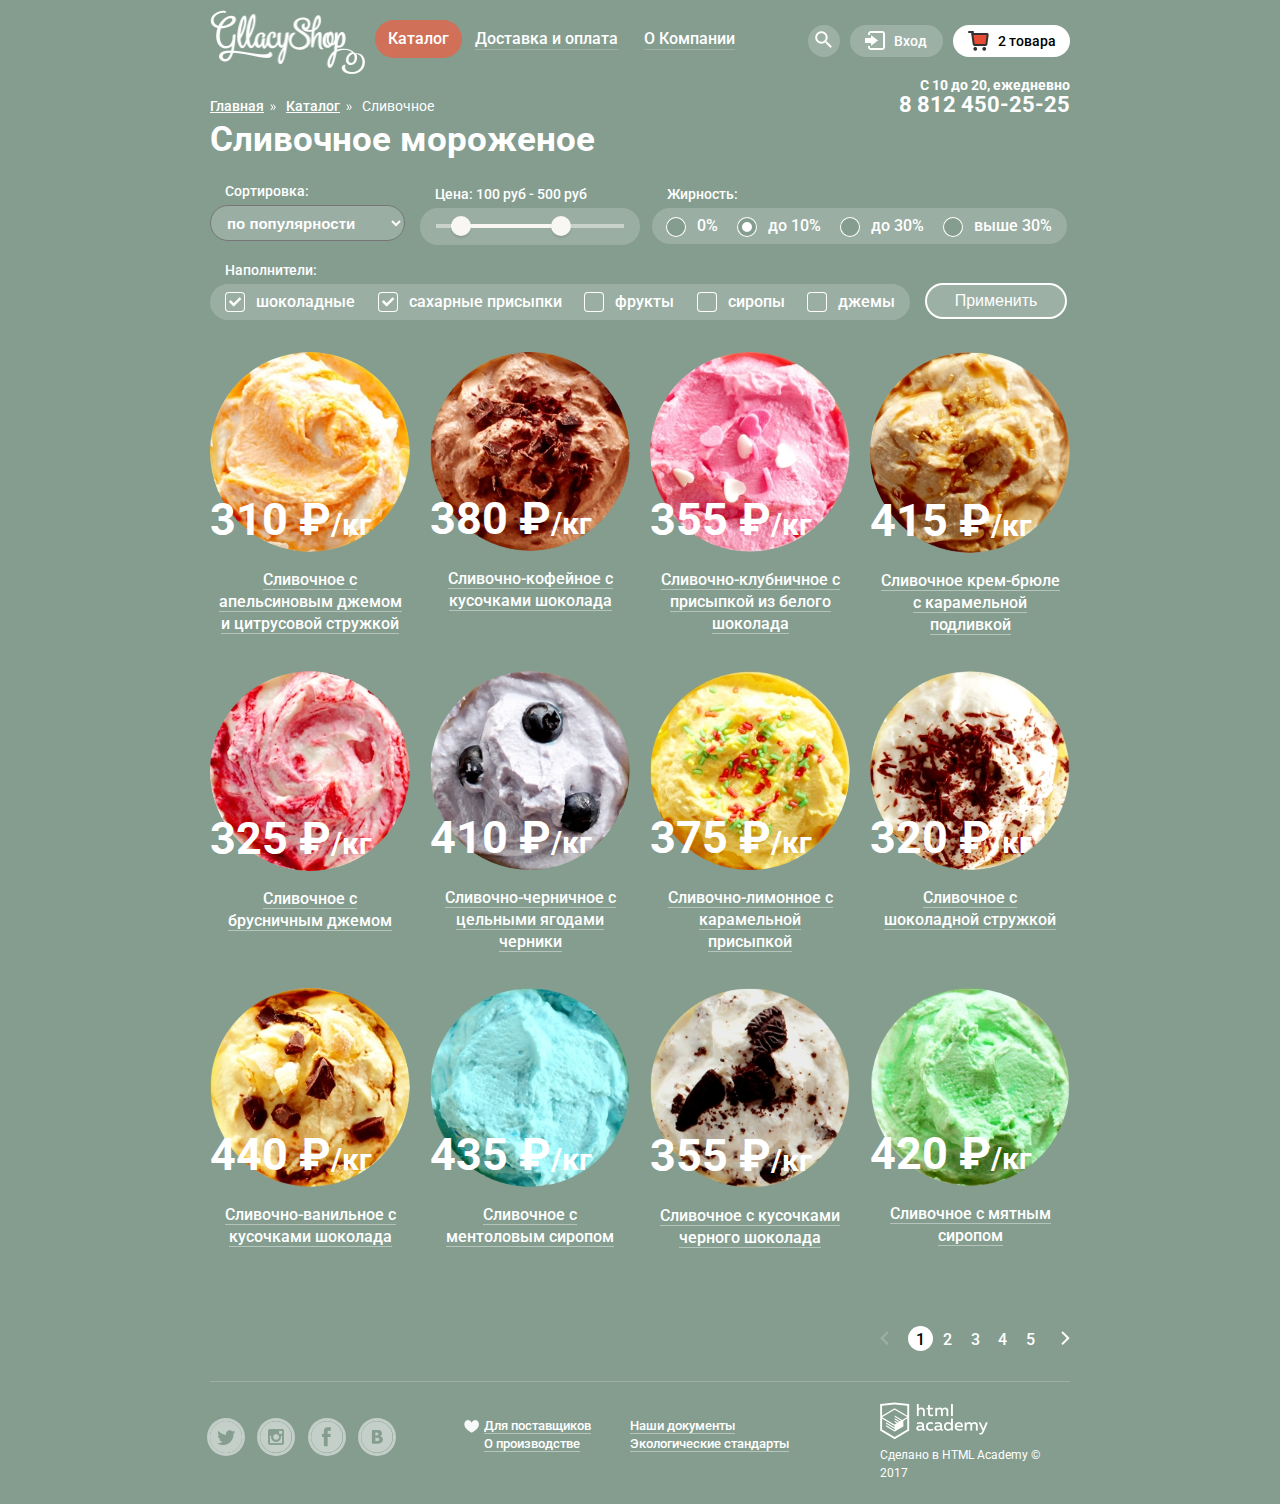
==== commit 1ad3715b: "финальная проверка v2" ====
--- a/catalog.html
+++ b/catalog.html
@@ -3,7 +3,7 @@
     <head>
         <meta charset="utf-8">
         <title>HTML Academy: Глейси</title>
-        <link href="https://fonts.googleapis.com/css?family=Roboto" rel="stylesheet">
+        <link href="https://fonts.googleapis.com/css?family=Roboto:400,500,700&amp;subset=cyrillic" rel="stylesheet">
         <link rel="stylesheet" href="css/normalize.css">
         <link rel="stylesheet" href="css/style.css">
     </head>
@@ -105,9 +105,9 @@
                         </select>
                     </div>
                     <div class="form-block price">
-                        <label for="price-field" name="price" min="100" max="500"  step="50" >Цена: 100 руб - 500 руб</label>
-                        <div id="price-field" class="price-range">
-                            <div class=scale>
+                        <label class="price-field">Цена: 100 руб - 500 руб</label>
+                        <div class="price-field price-range">
+                            <div class="scale">
                                 <div class="toogle toogle-min"></div>
                                 <div class="bar"></div>
                                 <div class="toogle toogle-max"></div>
@@ -175,7 +175,7 @@
                         <img class="item-icon" src="img/item-strawberry.jpg" width="200" alt=" ">
                         <div class="item-title">355 &#8381;<span class="measure">/кг</span></div>
                         <div class="item-description">
-                            <span class="underline">Сливочно-клубничное с присыпкой из белого шоколадаv
+                            <span class="underline">Сливочно-клубничное с присыпкой из белого шоколада</span>
                         </div>
                         <a class="item-btn btn" href="#">Быстрый просмотр</a>
                     </div>
@@ -288,5 +288,6 @@
                 </div>
             </div>
         </footer>
+        <script src="flexibility.js"></script>
     </body>
 </html>--- a/css/style.css
+++ b/css/style.css
@@ -1,3 +1,7 @@
+html {
+    margin: 0;
+    padding: 0;
+}
 body {
     margin: 0;
     padding: 0;
@@ -10,7 +14,7 @@
 }
 .site-wrapper {
     margin: 0;
-    padding:0;
+    padding: 0;
     background-position: top center;
     background-repeat: no-repeat;
 }
@@ -25,43 +29,54 @@
     text-decoration: none;
     color: white;
     text-shadow: 0 2px 5px rgba(160, 32, 11, 0.76);
-    box-shadow: 0 2px 2px rgba(172, 16, 0, 0.64);
+    -webkit-box-shadow: 0 2px 2px rgba(172, 16, 0, 0.64);
+            box-shadow: 0 2px 2px rgba(172, 16, 0, 0.64);
     background-color: #ffffff;
+    background-image: -webkit-gradient(linear, left bottom, left top, from(#e74a35), to(#f26843));
     background-image: linear-gradient(to top, #e74a35 0%, #f26843 100%);
     cursor: pointer;
 }
 .btn:hover {
+    background: -webkit-gradient(linear, left top, left bottom, from(#f58669), to(#ec6f5e));
     background: linear-gradient(to bottom, #f58669 0%, #ec6f5e 100%);
-    box-shadow: 0 2px 2px rgba(172, 16, 0, 1);
+    -webkit-box-shadow: 0 2px 2px rgba(172, 16, 0, 1);
+            box-shadow: 0 2px 2px rgba(172, 16, 0, 1);
 }
 
 .btn:active {
+    background: -webkit-gradient(linear, left top, left bottom, from(#d84732), to(#e1613e));
     background: linear-gradient(to bottom, #d84732 0%, #e1613e 100%);
-    box-shadow: inset 0 2px 2px rgba(172, 16, 0, 1);
+    -webkit-box-shadow: inset 0 2px 2px rgba(172, 16, 0, 1);
+            box-shadow: inset 0 2px 2px rgba(172, 16, 0, 1);
 }
 body > input[type="radio"] {
     display: none;
 }
 .container {
     margin: 0 auto;
-    padding:0 20px;
+    padding: 0 20px;
     width: 860px;
 }
 .main-header {
     margin: 0;
+    margin-top: 0px;
+    padding: 0;
+    padding-top: 5px;
+    display: -webkit-box;
+    display: -ms-flexbox;
+    display: flex;
+    -webkit-box-pack: justify;
+        -ms-flex-pack: justify;
+            justify-content: space-between;
+}
+.header-left {
     margin-top: 5px;
-    padding: 0;
-    display: flex;
-    justify-content: space-between;
-}
-.header-left {
-    display: flex;
-    margin-top: 5px;
-    width: 530px;
+}
+.header-logo {
+    float: left;
 }
 .main-nav {
-    margin-top:0px;
-    margin-left: auto;
+    float: left;
 }
 .main-nav > ul {
     font-size: 0px;
@@ -104,14 +119,15 @@
     border-radius: 26px;
 }
 .main-nav > ul > li > a:active {
-    box-shadow: inset 0 2px 1px #696969;
+    -webkit-box-shadow: inset 0 2px 1px #696969;
+            box-shadow: inset 0 2px 1px #696969;
     background-color: #ededed;
     background-color: rgba(248, 247, 244, 0.99);
 }
 .subnav {
     margin: 0;
     padding: 0;
-    position: relatve;
+    position: relative;
 }
 .subnav ul a {
     color: #333333;
@@ -126,7 +142,8 @@
     left: -5px;
     width: 143px;
     background-color: white;
-    box-shadow: 0 20px 20px rgba(0, 0, 0, 0.4);
+    -webkit-box-shadow: 0 20px 20px rgba(0, 0, 0, 0.4);
+            box-shadow: 0 20px 20px rgba(0, 0, 0, 0.4);
     border-radius: 5px;
     background-color: #f8f7f4;
     z-index: 2;
@@ -140,15 +157,17 @@
     width: 100%;
 }
 .subnav-hidden li:first-child {
-    padding-top:2px;
+    padding-top: 2px;
     margin-bottom: 8px;
     position: relative;
-    font-weight: 700;
+}
+.subnav-hidden li:first-child a {
+    font-size: 14px;
+    font-weight: bold;
 }
 .subnav-hidden li:first-child::after {
-    margin-left:5px;
+    margin-left: 5px;
     margin-right: 9px;
-    position: ablolute;
     display: block;
     content: " ";
     border-bottom: 1px solid rgba(50,50,50,0.2);
@@ -191,8 +210,12 @@
 .header-right-menu {
     margin: 0;
     padding: 0;
+    display: -webkit-box;
+    display: -ms-flexbox;
     display: flex;
-    justify-content: space-between;
+    -webkit-box-pack: justify;
+        -ms-flex-pack: justify;
+            justify-content: space-between;
     list-style: none;
 }
 .header-right-menu li {
@@ -208,21 +231,21 @@
     padding-bottom: 20px;
     padding-left: 17px;
     padding-right: 18px;
-    box-sizing: border-box;
-    box-shadow: 0 20px 20px rgba(0,0,0,0.4);
+    -webkit-box-shadow: 0 20px 20px rgba(0,0,0,0.4);
+            box-shadow: 0 20px 20px rgba(0,0,0,0.4);
     background-color: #f9f7f5;
     border-radius: 5px;
     z-index: 2;
 }
 .search-form {
-    width: 340px;
+    width: 305px;
 }
 .header-search:hover .search-form {
     display: block;
 }
 .search-form input[type="submit"] {
     display: block;
-    margin-top: -55px;
+    margin-top: -57px;
     margin-left: 292px;
     margin-right: 0px;
     margin-bottom: 20px;
@@ -235,12 +258,11 @@
     background-color: transparent;
 }
 .search-form input[type="submit"]:hover {
-    background-color: black;
-    background-image: url("../img/spritesheet.png");
-    background-repeat: no-repeat;
-    background-position: 0px -432px;
+    background-color: white;
+    background-image: url("../img/search-black.png");
+    background-repeat: no-repeat;
+    background-position: center;
     background-size: auto;
-    filter: invert(1);
     cursor: pointer;
 }
 .search-form input[type="search"] {
@@ -248,9 +270,10 @@
     padding-bottom: 12px;
     padding-left: 10px;
     padding-right: 10px;
-    width: 310px;
+    width: 280px;
     border: none;
-    box-shadow: 0px 0px 0px 1px rgba(178,178,178,0.52);
+    -webkit-box-shadow: 0px 0px 0px 1px rgba(178,178,178,0.52);
+            box-shadow: 0px 0px 0px 1px rgba(178,178,178,0.52);
     border-radius: 5px;
 }
 .search-form label {
@@ -262,7 +285,8 @@
     color: #5b9ddf;
 }
 .search-form input[type="search"]:hover {
-    box-shadow: 0px 0px 0px 2px rgba(178,178,178,0.52);
+    -webkit-box-shadow: 0px 0px 0px 2px rgba(178,178,178,0.52);
+            box-shadow: 0px 0px 0px 2px rgba(178,178,178,0.52);
 }
 .header-right-menu .header-btn {
     position: relative;
@@ -295,10 +319,6 @@
     height: 17px;
     background-position: -5px -437px;
 }
-.search-btn:hover {
-    background-color: black;
-    filter: invert(1);
-}
  .search-btn:hover .search-form {
     display: block;
 }
@@ -319,8 +339,21 @@
     background-position: -5px -65px;
 }
 .header-login-btn:hover {
-    background-color: black;
-    filter: invert(1);
+    color: black;
+    background-color: white;
+}
+.header-login-btn:hover::before {
+    position: absolute;
+    top: 6px;
+    left: 15px;
+    display: block;
+    content: " ";
+    background-image: url("../img/enter-black.png");
+    background-repeat: no-repeat;
+    width: 21px;
+    height: 19px;
+    background-position: center;
+    
 }
 .header-login:hover .form-hidden {
     display: block;
@@ -334,11 +367,13 @@
     padding-bottom: 20px;
     padding-left: 17px;
     padding-right: 18px;
-    box-sizing: border-box;
+    -webkit-box-sizing: border-box;
+            box-sizing: border-box;
     background-color: #f9f7f5;
     border-radius: 5px;
-    box-shadow: 0 20px 20px rgba(0,0,0,0.4);
-    z-index:2;
+    -webkit-box-shadow: 0 20px 20px rgba(0,0,0,0.4);
+            box-shadow: 0 20px 20px rgba(0,0,0,0.4);
+    z-index: 2;
 }
 .form-hidden label {
     display: none;
@@ -354,7 +389,7 @@
     display: block;
 }
 .form-hidden input[type="email"], .form-hidden input[type="password"] {
-    margin-bottom:22px;
+    margin-bottom: 22px;
     padding-top: 12px;
     padding-bottom: 12px;
     padding-left: 15px;
@@ -365,11 +400,13 @@
     font-weight: 400;
     border: none;
     border-radius: 5px;
-    box-shadow: 0px 0px 0px 1px rgba(178,178,178,0.52); 
+    -webkit-box-shadow: 0px 0px 0px 1px rgba(178,178,178,0.52);
+            box-shadow: 0px 0px 0px 1px rgba(178,178,178,0.52); 
 }
 .form-hidden input[type="email"]:hover,
 .form-hidden input[type="password"]:hover {
-    box-shadow: 0px 0px 0px 2px rgba(178,178,178,0.52);
+    -webkit-box-shadow: 0px 0px 0px 2px rgba(178,178,178,0.52);
+            box-shadow: 0px 0px 0px 2px rgba(178,178,178,0.52);
 }
 .form-hidden input[type="submit"] {
     float: left;
@@ -385,21 +422,26 @@
     font-size: 18px;
     font-weight: 500;
     text-shadow: 0 2px 5px rgba(160, 32, 11, 0.76);
-    box-shadow: 0 2px 2px rgba(172, 16, 0, 0.64);
+    -webkit-box-shadow: 0 2px 2px rgba(172, 16, 0, 0.64);
+            box-shadow: 0 2px 2px rgba(172, 16, 0, 0.64);
     background-color: #ffffff;
+    background-image: -webkit-gradient(linear, left bottom, left top, from(#e74a35), to(#f26843));
     background-image: linear-gradient(to top, #e74a35 0%, #f26843 100%);
     border: none;
     border-radius: 22px;
     cursor: pointer;
 }
 .form-hidden input[type="submit"]:hover {
+    background: -webkit-gradient(linear, left top, left bottom, from(#f58669), to(#ec6f5e));
     background: linear-gradient(to bottom, #f58669 0%, #ec6f5e 100%);
-    box-shadow: 0 2px 2px rgba(172, 16, 0, 1);
-}
-
+    -webkit-box-shadow: 0 2px 2px rgba(172, 16, 0, 1);
+            box-shadow: 0 2px 2px rgba(172, 16, 0, 1);
+}
 .form-hidden input[type="submit"]:active {
+    background: -webkit-gradient(linear, left top, left bottom, from(#d84732), to(#e1613e));
     background: linear-gradient(to bottom, #d84732 0%, #e1613e 100%);
-    box-shadow: inset 0 2px 2px rgba(172, 16, 0, 1);
+    -webkit-box-shadow: inset 0 2px 2px rgba(172, 16, 0, 1);
+            box-shadow: inset 0 2px 2px rgba(172, 16, 0, 1);
 }
 .form-hidden a {
     display: block;
@@ -459,12 +501,26 @@
     background-position: -5px -5px;
 }
 .basket-empty-btn:hover {
-    background-color: black;
-    filter: invert(1);
+    color: black;
+    background-color: white;
+}
+.basket-empty-btn:hover::before {
+    position: absolute;
+    top: 6px;
+    left: 15px;
+    display: block;
+    content: " ";
+    background-image: url("../img/basket-black.png");
+    background-repeat: no-repeat;
+    width: 21px;
+    height: 19px;
+    background-position: center;
 }
 .header-right-menu .basket-full-btn {
     padding-left: 45px;
     padding-right: 14px;
+    color: black;
+    background-color: white;
 }
 .basket-full-btn::before {
     position: absolute;
@@ -478,7 +534,7 @@
     height: 20px;
    background-position: -5px -35px;
 }
-.basket-full-btn:hover {
+.basket-full-btn {
     color: black;
     background-color: white;
 }
@@ -492,12 +548,14 @@
     padding-left: 17px;
     padding-right: 18px;
     width: 538px;
-    box-sizing: border-box;
+    -webkit-box-sizing: border-box;
+            box-sizing: border-box;
     color: black;
     background-color: #f9f7f5;
     border-radius: 5px;
-    box-shadow: 0 20px 20px rgba(0,0,0,0.4);
-    z-index:2;
+    -webkit-box-shadow: 0 20px 20px rgba(0,0,0,0.4);
+            box-shadow: 0 20px 20px rgba(0,0,0,0.4);
+    z-index: 2;
 }
 .header-basket:hover .basket-hidden {
     display: block;
@@ -528,13 +586,13 @@
     width: 230px;
     color: #323232;
     font-size: 13px;
-    font-weight: 400px;
+    font-weight: 400;
     line-height: 16px;
 }
 .basket-price {
     padding-left: 15px;
     font-size: 13px;
-    font-weight: 400px;
+    font-weight: 400;
     line-height: 16px;
     color: #323232;
 }
@@ -544,7 +602,7 @@
 .basket-cost {
     padding-left: 28px;
     font-size: 13px;
-    font-weight: 400px;
+    font-weight: 400;
     color: #323232;
     line-height: 16px;
 }
@@ -574,7 +632,7 @@
     padding: 13px 15px;
     margin-left: auto;
     font-size: 18px;
-    font-weight: 700px;
+    font-weight: 700;
     border-radius: 22px;
 }
 .schedule {
@@ -592,13 +650,13 @@
 }
 .slider {
     position: relative;
-    min-height: 510px;
+    margin-bottom: 15px;
 }
 .slider-title {
     padding-top: 277px;
     margin-left: auto;
     margin-right: auto;
-    width: 670px;
+    width: 690px;
     font-size: 60px;
     font-weight: 700;
     line-height: 60px;
@@ -611,10 +669,10 @@
     display: inline-block;
     margin-top: 30px;
     margin-left: 290px;
-    padding-top:10px;
+    padding-top: 10px;
     padding-bottom: 12px;
-    padding-left:40px;
-    padding-right:45px;
+    padding-left: 40px;
+    padding-right: 45px;
     text-align: center;
     font-size: 32px;
     font-weight: 700;
@@ -622,12 +680,16 @@
     border-radius: 31px;
 }
 .slider ul {
-    margin:0;
-    padding:0;
+    margin: 0;
+    padding: 0;
     position: absolute;
     top: 447px;
+    display: -webkit-box;
+    display: -ms-flexbox;
     display: flex;
-    justify-content: space-between;
+    -webkit-box-pack: justify;
+        -ms-flex-pack: justify;
+            justify-content: space-between;
     width: 80px;
 }
 .slider li {
@@ -669,8 +731,12 @@
     display: block;
 }
 .bonus {
+    display: -webkit-box;
+    display: -ms-flexbox;
     display: flex;
-    justify-content: space-between;
+    -webkit-box-pack: justify;
+        -ms-flex-pack: justify;
+            justify-content: space-between;
 }
 .bonus-left, .bonus-right {
     margin-top: 20px;
@@ -703,10 +769,10 @@
     border-radius: 22px;
 }
 .bonus-left .bonus-btn {
-    margin-left:240px;
+    margin-left: 240px;
 }
 .bonus-right .bonus-btn {
-    margin-left:210px;
+    margin-left: 210px;
 }
 .bonus-left {
     background: #7f0c33;
@@ -720,15 +786,20 @@
 }
 .gallery-container {
     margin: 0px auto;
+    display: -webkit-box;
+    display: -ms-flexbox;
     display: flex;
-    justify-content: space-between;
-    flex-wrap: wrap;
+    -webkit-box-pack: justify;
+        -ms-flex-pack: justify;
+            justify-content: space-between;
+    -ms-flex-wrap: wrap;
+        flex-wrap: wrap;
     width: 860px;
 }
 .gallery-item {
     position: relative;
     margin-top: 25px;
-    margin-bottom:-70px;
+    margin-bottom: -70px;
     padding-top: 10px;
     width: 200px;
     border-radius: 5px;
@@ -736,7 +807,8 @@
 }
 .gallery-item:hover {
     background-color: rgba(255,255,255,0.2);
-    box-shadow: 0 20px 20px rgba(0,0,0,0.4);
+    -webkit-box-shadow: 0 20px 20px rgba(0,0,0,0.4);
+            box-shadow: 0 20px 20px rgba(0,0,0,0.4);
     z-index: 3;
 }
 .item-icon {
@@ -745,7 +817,7 @@
 }
 .hit::before {
     position: absolute;
-    display:block;
+    display: block;
     content: " ";
     width: 61px;
     height: 61px;
@@ -784,7 +856,7 @@
     margin-left: 4px;
     padding: 10px 14px;
     font-size: 18px;
-    font-weight: 700px;
+    font-weight: 700;
     line-height: 24px;
     border-radius: 22px;
     z-index: 2;
@@ -798,13 +870,13 @@
 .features {
     margin-top: 35px;
     color: #323232;
-    border-radius: 10px;
+    border-radius: 15px;
     background: #ecdcbc;
     background-image: url("../img/features-pattern.jpg");
 }
 .features h2 {
-    padding-top:23px;
-    padding-left:20px;
+    padding-top: 23px;
+    padding-left: 20px;
     padding-right: 20px;
     margin-bottom: 7px;
     font-size: 24px;
@@ -814,17 +886,21 @@
 .features-flex-container {
     padding: 0 20px;
     padding-bottom: 23px;
+    display: -webkit-box;
+    display: -ms-flexbox;
     display: flex;
-    
-    justify-content: space-between;
-    flex-wrap: wrap;
+    -webkit-box-pack: justify;
+        -ms-flex-pack: justify;
+            justify-content: space-between;
+    -ms-flex-wrap: wrap;
+        flex-wrap: wrap;
 }
 .features-item {
     position: relative;
     width: 400px;
 }
 .features-icon {
-    display:block;
+    display: block;
     content: " ";
     position: absolute;
     top: 2px;
@@ -835,16 +911,18 @@
     font-size: 16px;
     font-weight: 400;
     line-height: 22px;
-    
-    
 }
 .features-icon {
     position: absolute;
 }
 .news  {
-    padding-bottom: 40px;
+    padding-bottom: 7px;
+    display: -webkit-box;
+    display: -ms-flexbox;
     display: flex;
-    justify-content: space-between;
+    -webkit-box-pack: justify;
+        -ms-flex-pack: justify;
+            justify-content: space-between;
 }
 .news-blog, .news-subscription {
     margin-top: 38px;
@@ -868,7 +946,7 @@
     color: #5a5a5a;
 }
 .news-blog a {
-    position:relative;
+    position: relative;
     margin-left: 20px;
     display: block;
     width: 300px;
@@ -929,10 +1007,12 @@
     line-height: 24px;
     border: none;
     border-radius: 5px;
-    box-shadow: 0px 0px 0px 1px rgba(178,178,178,0.52);
+    -webkit-box-shadow: 0px 0px 0px 1px rgba(178,178,178,0.52);
+            box-shadow: 0px 0px 0px 1px rgba(178,178,178,0.52);
 }
 .subscription-form input[type="email"]:hover {
-    box-shadow: 0px 0px 0px 2px rgba(178,178,178,0.52);
+    -webkit-box-shadow: 0px 0px 0px 2px rgba(178,178,178,0.52);
+            box-shadow: 0px 0px 0px 2px rgba(178,178,178,0.52);
 }
 .subscription-form label {
     display: none;
@@ -947,10 +1027,11 @@
 }
 .subscription-form input[type="submit"] {
     display: inline-block;
-    padding: 12px 15px;
+    padding: 10px 15px;
     padding-right: 20px;
     font-size: 18px;
-    font-weight: 500;
+    font-weight: 700;
+    line-height: 24px;
     border: none;
     border-radius: 22px;
 }
@@ -959,25 +1040,26 @@
     position: fixed;
     top: 338px;
     left: 50%;
-    margin-left: -100px;
+    margin-left: -235px;
     margin-top: 3px;
     padding-top: 17px;
     padding-bottom: 20px;
     padding-left: 22px;
     padding-right: 18px;
-    box-sizing: border-box;
+    -webkit-box-sizing: border-box;
+            box-sizing: border-box;
     width: 476px;
     background-color: #f8f7f4;
     border-radius: 5px;
-    box-shadow: 0 20px 20px rgba(0,0,0,0.4);
-    z-index:1;
+    -webkit-box-shadow: 0 20px 20px rgba(0,0,0,0.4);
+            box-shadow: 0 20px 20px rgba(0,0,0,0.4);
+    z-index: 1;
 }
 .modal-form h3 {
     margin-top: 0px;
     margin-bottom: 20px;
     color: #333333;
     font-size: 24px;
-    
 }
 .modal-form input {
     display: block;
@@ -995,7 +1077,7 @@
 }
 .modal-form input[type="email"],
 .modal-form input[type="text"] {
-    margin-bottom:22px;
+    margin-bottom: 22px;
     padding-top: 12px;
     padding-bottom: 12px;
     padding-left: 15px;
@@ -1006,10 +1088,11 @@
     font-weight: 400;
     border: none;
     border-radius: 5px;
-    box-shadow: 0px 0px 0px 1px rgba(178,178,178,0.52); 
+    -webkit-box-shadow: 0px 0px 0px 1px rgba(178,178,178,0.52);
+            box-shadow: 0px 0px 0px 1px rgba(178,178,178,0.52); 
 }
 .modal-form textarea {
-    margin-bottom:22px;
+    margin-bottom: 22px;
     padding-top: 12px;
     padding-bottom: 12px;
     padding-left: 15px;
@@ -1021,12 +1104,14 @@
     font-weight: 400;
     border: none;
     border-radius: 5px;
-    box-shadow: 0px 0px 0px 1px rgba(178,178,178,0.52); 
+    -webkit-box-shadow: 0px 0px 0px 1px rgba(178,178,178,0.52);
+            box-shadow: 0px 0px 0px 1px rgba(178,178,178,0.52); 
 }
 .modal-form input[type="email"]:hover,
 .modal-form input[type="text"]:hover,
 .modal-form textarea:hover {
-    box-shadow: 0px 0px 0px 2px rgba(178,178,178,0.52);
+    -webkit-box-shadow: 0px 0px 0px 2px rgba(178,178,178,0.52);
+            box-shadow: 0px 0px 0px 2px rgba(178,178,178,0.52);
 }
 .modal-form input[type="email"]:focus ~ label[for="model-email-field"],
 .modal-form input[type="text"]:focus ~ label[for="first-name-field"],
@@ -1047,21 +1132,26 @@
     font-size: 18px;
     font-weight: 500;
     text-shadow: 0 2px 5px rgba(160, 32, 11, 0.76);
-    box-shadow: 0 2px 2px rgba(172, 16, 0, 0.64);
+    -webkit-box-shadow: 0 2px 2px rgba(172, 16, 0, 0.64);
+            box-shadow: 0 2px 2px rgba(172, 16, 0, 0.64);
     background-color: #ffffff;
+    background-image: -webkit-gradient(linear, left bottom, left top, from(#e74a35), to(#f26843));
     background-image: linear-gradient(to top, #e74a35 0%, #f26843 100%);
     border: none;
     border-radius: 22px;
     cursor: pointer;
 }
 .modal-form input[type="submit"]:hover {
+    background: -webkit-gradient(linear, left top, left bottom, from(#f58669), to(#ec6f5e));
     background: linear-gradient(to bottom, #f58669 0%, #ec6f5e 100%);
-    box-shadow: 0 2px 2px rgba(172, 16, 0, 1);
-}
-
+    -webkit-box-shadow: 0 2px 2px rgba(172, 16, 0, 1);
+            box-shadow: 0 2px 2px rgba(172, 16, 0, 1);
+}
 .modal-form input[type="submit"]:active {
+    background: -webkit-gradient(linear, left top, left bottom, from(#d84732), to(#e1613e));
     background: linear-gradient(to bottom, #d84732 0%, #e1613e 100%);
-    box-shadow: inset 0 2px 2px rgba(172, 16, 0, 1);
+    -webkit-box-shadow: inset 0 2px 2px rgba(172, 16, 0, 1);
+            box-shadow: inset 0 2px 2px rgba(172, 16, 0, 1);
 }
 .modal-form button {
     position: absolute;
@@ -1077,20 +1167,22 @@
     cursor: pointer;
 }
 .location {
-    margin-top:-2px;
+    margin-top: -2px;
+    padding-top: 35px;
 }
 .map {
     margin: 0 auto;
-    padding:0px;
+    padding: 0px;
     width: 900px;
     background: url("../img/pin.png") no-repeat 185px 140px,
                 url("../img/map.jpg") no-repeat;
 }
 .map .container {
-    min-height: 434px;
+    height: 434px;
+    padding-top: 1px;
 }
 .location-address {
-    margin-top: 38px;
+    margin-top: 62px;
     margin-left: 560px;
     width: 300px;
     color: #323232;
@@ -1134,7 +1226,7 @@
     line-height: 22px;
 }
 .location-btn {
-    display:inline-block;
+    display: inline-block;
     margin-left: 25px;
     margin-bottom: 35px;
     padding: 10px 25px;
@@ -1144,7 +1236,7 @@
     border-radius: 22px;
 }
 .breadcrumbs {
-    margin-top: -17px;
+    margin-top: -20px;
     margin-right: 260px;
 }
 .breadcrumbs ul {
@@ -1153,11 +1245,26 @@
 }
 .breadcrumbs li {
     display: inline-block;
+    position: relative;
     margin-right: 18px;
     font-size: 14px;
     font-weight: 400;
     line-height: 16px;
 }
+.breadcrumbs li::after {
+    position: absolute;
+    bottom: 2px;
+    right: -15px;
+    display: block;
+    content: " ";
+    width: 12px;
+    height: 10px;
+    background-image: url("../img/arrow.png");
+    background-repeat: no-repeat;
+}
+.breadcrumbs li.breadcrumbs-active::after {
+    display: none;
+}
 .main-catalog {
     margin-top: -20px;
 }
@@ -1172,7 +1279,7 @@
 }
 .form-block {
     display: inline-block;
-    margin-top: 1px;
+    margin-top: 3px;
     margin-right: 15px;
     margin-bottom: 2px;
     vertical-align: top;
@@ -1186,7 +1293,7 @@
     line-height: 16px;
 }
 .sorting {
-    margin-top:0px;
+    margin-top: 0px;
     width: 195px;
 }
 .sorting label, .price label {
@@ -1205,8 +1312,8 @@
     border-radius: 18px;
 }
 .sorting select:hover {
-    background-color: black;
-    filter: invert(1);
+    color: black;
+    background-color: white;
 }
 .sorting  option {
     color: black;
@@ -1235,7 +1342,8 @@
     height: 20px;
     border-radius: 50%;
     background-color: #f8f7f4;
-    box-shadow: 0 2px 2px rgba(0,0,0,0.1);
+    -webkit-box-shadow: 0 2px 2px rgba(0,0,0,0.1);
+            box-shadow: 0 2px 2px rgba(0,0,0,0.1);
     cursor: pointer;
 }
 .toogle-min {
@@ -1247,7 +1355,7 @@
     left: 115px;
 }
 .bar {
-    height:100%;
+    height: 100%;
     margin-left: 15px;
     width: 115px;
     background-color: #f8f7f4;
@@ -1260,12 +1368,19 @@
     position: relative;
     padding-left: 15px;
     padding-right: 15px;
-    display:flex;
-    box-sizing: border-box;
+    display: -webkit-box;
+    display: -ms-flexbox;
+    display: flex;
+    -webkit-box-sizing: border-box;
+            box-sizing: border-box;
     width: 415px;
     height: 36px;
-    justify-content: space-between;
-    align-items: center;
+    -webkit-box-pack: justify;
+        -ms-flex-pack: justify;
+            justify-content: space-between;
+    -webkit-box-align: center;
+        -ms-flex-align: center;
+            align-items: center;
     background-color: rgba(248,247,244,0.2);
     border-radius: 18px;
 }
@@ -1287,11 +1402,13 @@
     background-color: rgba(132,157,143,1);
     border: 4px solid #849d8f;
     border-radius: 50%;
-    box-shadow: 0 0 0 1px rgba(255,255,255,1);
+    -webkit-box-shadow: 0 0 0 1px rgba(255,255,255,1);
+            box-shadow: 0 0 0 1px rgba(255,255,255,1);
 }
 .fatcontent-container label:hover::before {
     border-width: 3px;
-    box-shadow: 0 0 0 2px rgba(255,255,255,1);
+    -webkit-box-shadow: 0 0 0 2px rgba(255,255,255,1);
+            box-shadow: 0 0 0 2px rgba(255,255,255,1);
 }
 .fatcontent input[id="fatcontent-0"]:checked ~ label[for="fatcontent-0"]::before,
 .fatcontent input[id="fatcontent-less10"]:checked ~ label[for="fatcontent-less10"]::before,
@@ -1313,14 +1430,21 @@
     padding-left: 15px;
 }
 .filler-container {
+    display: -webkit-box;
+    display: -ms-flexbox;
     display: flex;
     padding-left: 15px;
     padding-right: 15px;
-    box-sizing: border-box;
+    -webkit-box-sizing: border-box;
+            box-sizing: border-box;
     width: 700px;
     height: 36px;
-    justify-content: space-between;
-    align-items: center;
+    -webkit-box-pack: justify;
+        -ms-flex-pack: justify;
+            justify-content: space-between;
+    -webkit-box-align: center;
+        -ms-flex-align: center;
+            align-items: center;
     background-color: rgba(248,247,244,0.2);
     border-radius: 18px;
 }
@@ -1346,7 +1470,8 @@
     content: " ";
     width: 20px;
     height: 20px;
-    box-shadow: inset 0 0 0 1px rgba(255,255,255,1);
+    -webkit-box-shadow: inset 0 0 0 1px rgba(255,255,255,1);
+            box-shadow: inset 0 0 0 1px rgba(255,255,255,1);
     border-radius: 4px;
 }
 .filler-container input[id="filler-chocolate"]:checked ~ label[for="filler-chocolate"]::before,
@@ -1359,10 +1484,11 @@
     background-position: center;
 }
 .filler-container label:hover::before {
-    box-shadow: inset 0 0 0 2px rgba(255,255,255,1);
+    -webkit-box-shadow: inset 0 0 0 2px rgba(255,255,255,1);
+            box-shadow: inset 0 0 0 2px rgba(255,255,255,1);
 }
 .main-catalog .form-block-btn {
-    margin-top: 32px;
+    margin-top: 36px;
     margin-right: 0px;
     width: 142px;
     height: 36px;
@@ -1376,32 +1502,33 @@
     cursor: pointer;
 }
 .main-catalog .form-block-btn:hover {
-    background-color: black;
-    border-color: black;
-    filter: invert(1);
+    color: black;
+    background-color: white;
 }
 .main-catalog .form-block-btn:active {
     border: none;
-    box-shadow: inset 0 2px 1px #696969;
+    -webkit-box-shadow: inset 0 2px 1px #696969;
+            box-shadow: inset 0 2px 1px #696969;
 }
 .main-gallery {
     border-bottom: 1px solid rgba(255,255,255,0.2);
 }
 .gallery-paginator {
+    display: -webkit-box;
+    display: -ms-flexbox;
     display: flex;
     margin-top: 77px;
     margin-left: auto;
     margin-right: 0;
     margin-bottom: 30px;
     padding: 0;
-    justify-content: space-between;
+    -webkit-box-pack: justify;
+        -ms-flex-pack: justify;
+            justify-content: space-between;
     width: 190px;
     min-height: 25px;
     list-style: none;
 }
-.gallery-paginator li {
-    
-}
 .gallery-paginator li:first-child a {
     text-indent: -5000px;
     background-image: url("../img/prev.png");
@@ -1417,7 +1544,8 @@
 .gallery-paginator a {
     display: block;
     padding-top: 5px;
-    box-sizing: border-box;
+    -webkit-box-sizing: border-box;
+            box-sizing: border-box;
     width: 25px;
     height: 25px;
     border-radius: 50%;
@@ -1435,29 +1563,42 @@
     background-color: inherit;
 }
 .gallery-paginator a.paginator-active {
-    background-color: black;
-    filter: invert(1);
+   color: black;
+   background-color: white;
+}
+.main-footer {
+    margin-bottom: 0px;
+    padding-bottom: 10px;
 }
 .main-footer .container {
+    display: -webkit-box;
+    display: -ms-flexbox;
     display: flex;
-    justify-content: space-between;
+    -webkit-box-pack: justify;
+        -ms-flex-pack: justify;
+            justify-content: space-between;
 }
 .catalog-page .main-footer {
     padding-top: 5px;
 }
 .footer-social {
+    display: -webkit-box;
+    display: -ms-flexbox;
     display: flex;
-    justify-content: space-between;
+    -webkit-box-pack: justify;
+        -ms-flex-pack: justify;
+            justify-content: space-between;
     width: 183px;
 }
 .footer-btn {
-    position:relative;
+    position: relative;
     margin-top: 34px;
     width: 32px;
     height: 32px;
     font-size: 0px;
     border-radius: 19px;
-    box-shadow: 0 0 0 3px rgba(255,255,255,0.5);
+    -webkit-box-shadow: 0 0 0 3px rgba(255,255,255,0.5);
+            box-shadow: 0 0 0 3px rgba(255,255,255,0.5);
 }
 .footer-btn::before {
     display: block;
@@ -1471,17 +1612,20 @@
     opacity: 0.8;
 }
 .footer-btn:hover {
-    box-shadow: 0 0 0 3px rgba(255,255,255,0.7);
+    -webkit-box-shadow: 0 0 0 3px rgba(255,255,255,0.7);
+            box-shadow: 0 0 0 3px rgba(255,255,255,0.7);
 }
 .footer-btn:hover::before {
     opacity: 1;
 }
 .footer-btn:active {
-    box-shadow: 0 0 0 3px rgba(255,255,255,0.7);
+    -webkit-box-shadow: 0 0 0 3px rgba(255,255,255,0.7);
+            box-shadow: 0 0 0 3px rgba(255,255,255,0.7);
 }
 .footer-btn:active::before {
     opacity: 0.9;
-    box-shadow: inset 0 2px 1px #888888;
+    -webkit-box-shadow: inset 0 2px 1px #888888;
+            box-shadow: inset 0 2px 1px #888888;
 }
 .footer-social .tw-btn::before {
     background-image: url("../img/spritesheet.png");
@@ -1504,8 +1648,12 @@
     background-position: -5px -506px;
 }
 .footer-menu {
+    display: -webkit-box;
+    display: -ms-flexbox;
     display: flex;
-    justify-content: space-between;
+    -webkit-box-pack: justify;
+        -ms-flex-pack: justify;
+            justify-content: space-between;
     width: 305px;
     font-size: 13px;
     font-weight: 400;
@@ -1523,7 +1671,7 @@
     color: #ffbc9e;
     border-bottom: 1px solid rgba(255,188,158,0.4);
 }
-.footer-menu  .bold{
+.footer-menu  .bold {
     position: relative;
     font-weight: 700;
 }
@@ -1557,5 +1705,5 @@
 .copyright p {
     font-size: 12px;
     font-weight: 400;
-    line-height: 18px;;
-}
+    line-height: 18px;
+}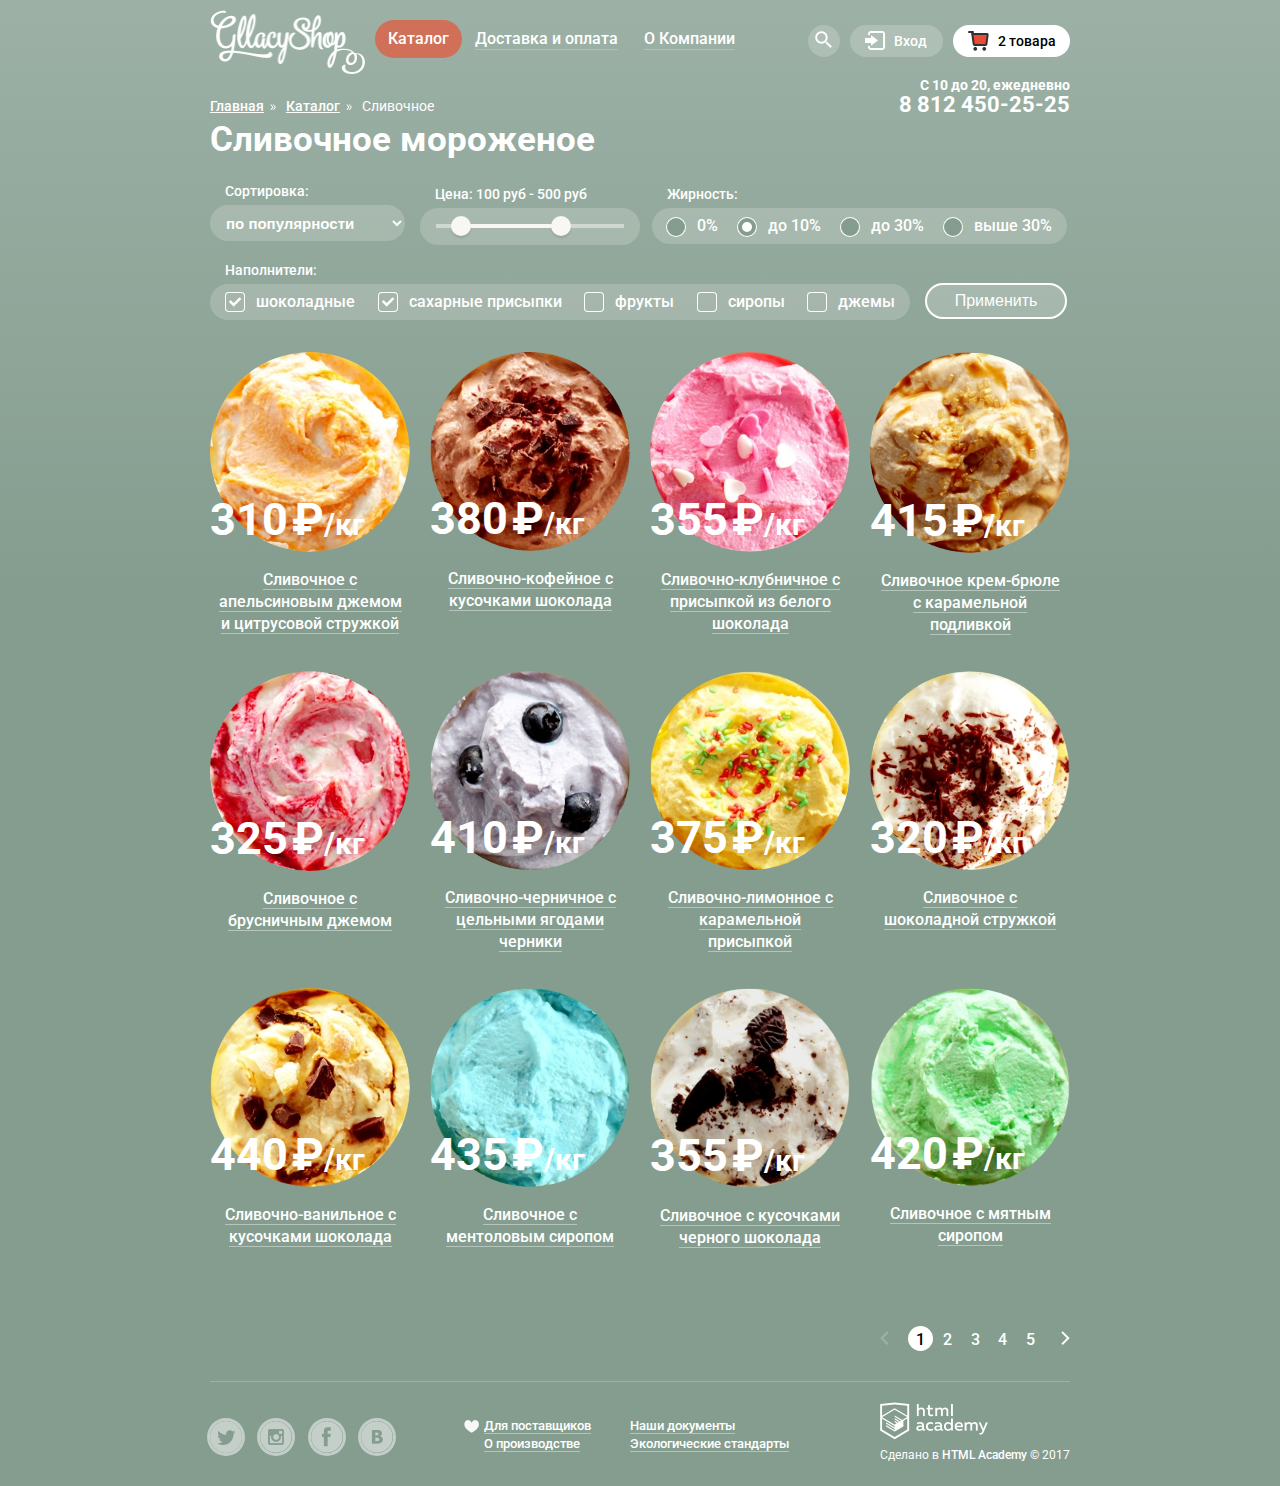
==== commit 5a87223c: "финальная проверка v3" ====
--- a/catalog.html
+++ b/catalog.html
@@ -157,7 +157,7 @@
                 <div class="gallery-container">
                     <div class="gallery-item">
                         <img class="item-icon" src="img/item-orange.jpg" width="200"  alt=" ">
-                        <div class="item-title">310 &#8381;<span class="measure">/кг</span></div>
+                        <div class="item-title">310 <span class="currency">&#8381;</span><span class="measure">/кг</span></div>
                         <div class="item-description">
                             <span class="underline">Сливочное с апельсиновым джемом и цитрусовой стружкой</span>   
                         </div>
@@ -165,7 +165,7 @@
                     </div>
                     <div class="gallery-item">
                         <img class="item-icon" src="img/item-cofee.jpg" width="200" alt=" ">
-                        <div class="item-title">380 &#8381;<span class="measure">/кг</span></div>
+                        <div class="item-title">380 <span class="currency">&#8381;</span><span class="measure">/кг</span></div>
                         <div class="item-description">
                             <span class="underline">Сливочно-кофейное с кусочками шоколада</span>
                         </div>
@@ -173,7 +173,7 @@
                     </div>
                     <div class="gallery-item">
                         <img class="item-icon" src="img/item-strawberry.jpg" width="200" alt=" ">
-                        <div class="item-title">355 &#8381;<span class="measure">/кг</span></div>
+                        <div class="item-title">355 <span class="currency">&#8381;</span><span class="measure">/кг</span></div>
                         <div class="item-description">
                             <span class="underline">Сливочно-клубничное с присыпкой из белого шоколада</span>
                         </div>
@@ -181,7 +181,7 @@
                     </div>
                     <div class="gallery-item">
                         <img class="item-icon" src="img/item-caramel.jpg" width="200" alt=" ">
-                        <div class="item-title">415 &#8381;<span class="measure">/кг</span></div>
+                        <div class="item-title">415 <span class="currency">&#8381;</span><span class="measure">/кг</span></div>
                         <div class="item-description">
                             <span class="underline">Сливочное крем-брюле с карамельной подливкой</span>
                         </div>
@@ -189,7 +189,7 @@
                     </div>
                     <div class="gallery-item">
                         <img class="item-icon" src="img/item-cowberry.jpg" width="200" alt=" ">
-                        <div class="item-title">325 &#8381;<span class="measure">/кг</span></div>
+                        <div class="item-title">325 <span class="currency">&#8381;</span><span class="measure">/кг</span></div>
                         <div class="item-description">
                             <span class="underline">Сливочное с брусничным джемом</span>
                         </div>
@@ -197,7 +197,7 @@
                     </div>
                     <div class="gallery-item">
                         <img class="item-icon" src="img/item-bilberry.jpg" width="200" alt=" ">
-                        <div class="item-title">410 &#8381;<span class="measure">/кг</span></div>
+                        <div class="item-title">410 <span class="currency">&#8381;</span><span class="measure">/кг</span></div>
                         <div class="item-description">
                             <span class="underline">Сливочно-черничное с цельными ягодами черники</span>
                         </div>
@@ -205,7 +205,7 @@
                     </div>
                     <div class="gallery-item">
                         <img class="item-icon" src="img/item-lemon.jpg" width="200" alt=" ">
-                        <div class="item-title">375 &#8381;<span class="measure">/кг</span></div>
+                        <div class="item-title">375 <span class="currency">&#8381;</span><span class="measure">/кг</span></div>
                         <div class="item-description">
                             <span class="underline">Сливочно-лимонное с карамельной присыпкой</span>
                         </div>
@@ -213,7 +213,7 @@
                     </div>
                     <div class="gallery-item">
                         <img class="item-icon" src="img/item-chocolate.jpg" width="200" alt=" ">
-                        <div class="item-title">320 &#8381;<span class="measure">/кг</span></div>
+                        <div class="item-title">320 <span class="currency">&#8381;</span><span class="measure">/кг</span></div>
                         <div class="item-description">
                             <span class="underline">Сливочное с шоколадной стружкой</span>
                         </div>
@@ -221,7 +221,7 @@
                     </div>
                     <div class="gallery-item">
                         <img class="item-icon" src="img/item-vanilla.jpg" width="200" alt=" ">
-                        <div class="item-title">440 &#8381;<span class="measure">/кг</span></div>
+                        <div class="item-title">440 <span class="currency">&#8381;</span><span class="measure">/кг</span></div>
                         <div class="item-description">
                             <span class="underline">Сливочно-ванильное с кусочками шоколада</span>
                         </div>
@@ -229,7 +229,7 @@
                     </div>
                     <div class="gallery-item">
                         <img class="item-icon" src="img/item-menthol.jpg" width="200" alt=" ">
-                        <div class="item-title">435 &#8381;<span class="measure">/кг</span></div>
+                        <div class="item-title">435 <span class="currency">&#8381;</span><span class="measure">/кг</span></div>
                         <div class="item-description">
                             <span class="underline">Сливочное с ментоловым сиропом</span>
                         </div>
@@ -237,7 +237,7 @@
                     </div>
                     <div class="gallery-item">
                         <img class="item-icon" src="img/item-black-chocolate.jpg" width="200" alt=" ">
-                        <div class="item-title">355 &#8381;<span class="measure">/кг</span></div>
+                        <div class="item-title">355 <span class="currency">&#8381;</span><span class="measure">/кг</span></div>
                         <div class="item-description">
                             <span class="underline">Сливочное с кусочками черного шоколада</span>
                         </div>
@@ -245,7 +245,7 @@
                     </div>
                     <div class="gallery-item">
                         <img class="item-icon" src="img/item-mint.jpg" width="200" alt=" ">
-                        <div class="item-title">420 &#8381;<span class="measure">/кг</span></div>
+                        <div class="item-title">420 <span class="currency">&#8381;</span><span class="measure">/кг</span></div>
                         <div class="item-description">
                             <span class="underline">Сливочное с мятным сиропом</span>
                         </div>
@@ -283,8 +283,8 @@
                     </ul>   
                 </div>
                 <div class="copyright">
-                    <a class="footer-logo" href=""><img src="img/academy-logo.png" alt="Логотип HTML Academy"></a>
-                    <p>Сделано в HTML Academy &copy; 2017</p>
+                    <a class="footer-logo" href="https://htmlacademy.ru/intensive/htmlcss"><img src="img/academy-logo.png" alt="Логотип HTML Academy"></a>
+                    <p>Сделано в <a href="https://htmlacademy.ru/intensive/htmlcss">HTML Academy</a> &copy; 2017</p>
                 </div>
             </div>
         </footer>
--- a/css/style.css
+++ b/css/style.css
@@ -11,6 +11,7 @@
 }
 .catalog-page {
     background-color: #849d8f;
+    background-image: linear-gradient(rgba(255,255,255,0.2), #849d8f 40%);
 }
 .site-wrapper {
     margin: 0;
@@ -829,6 +830,9 @@
     line-height: 45px;
     font-size: 45px;
 }
+.currency {
+    margin-left: -7px;
+}
 .measure {
     font-size: 30px;
 }
@@ -868,7 +872,7 @@
     margin-top: -5px;
 }
 .features {
-    margin-top: 35px;
+    margin-top: 38px;
     color: #323232;
     border-radius: 15px;
     background: #ecdcbc;
@@ -925,7 +929,7 @@
             justify-content: space-between;
 }
 .news-blog, .news-subscription {
-    margin-top: 38px;
+    margin-top: 35px;
     width: 420px;
     height: 220px;
     border-radius: 10px;
@@ -954,9 +958,12 @@
     font-weight: 700;
     line-height: 30px;
     color: rgba(51,51,51,0.4);
+    
 }
 .news-blog .underline {
+    padding: 3px;
     color: #353535;
+    background-color: rgba(255,255,255,0.8);
     border: none;
 }
 .news-blog a:hover {
@@ -1309,6 +1316,7 @@
     font-size: 15px;
     font-weight: bold;
     background-color: rgba(248,247,244,0.2);
+    border: none;
     border-radius: 18px;
 }
 .sorting select:hover {
@@ -1706,4 +1714,7 @@
     font-size: 12px;
     font-weight: 400;
     line-height: 18px;
+}
+.copyright p a {
+    text-decoration: none;
 }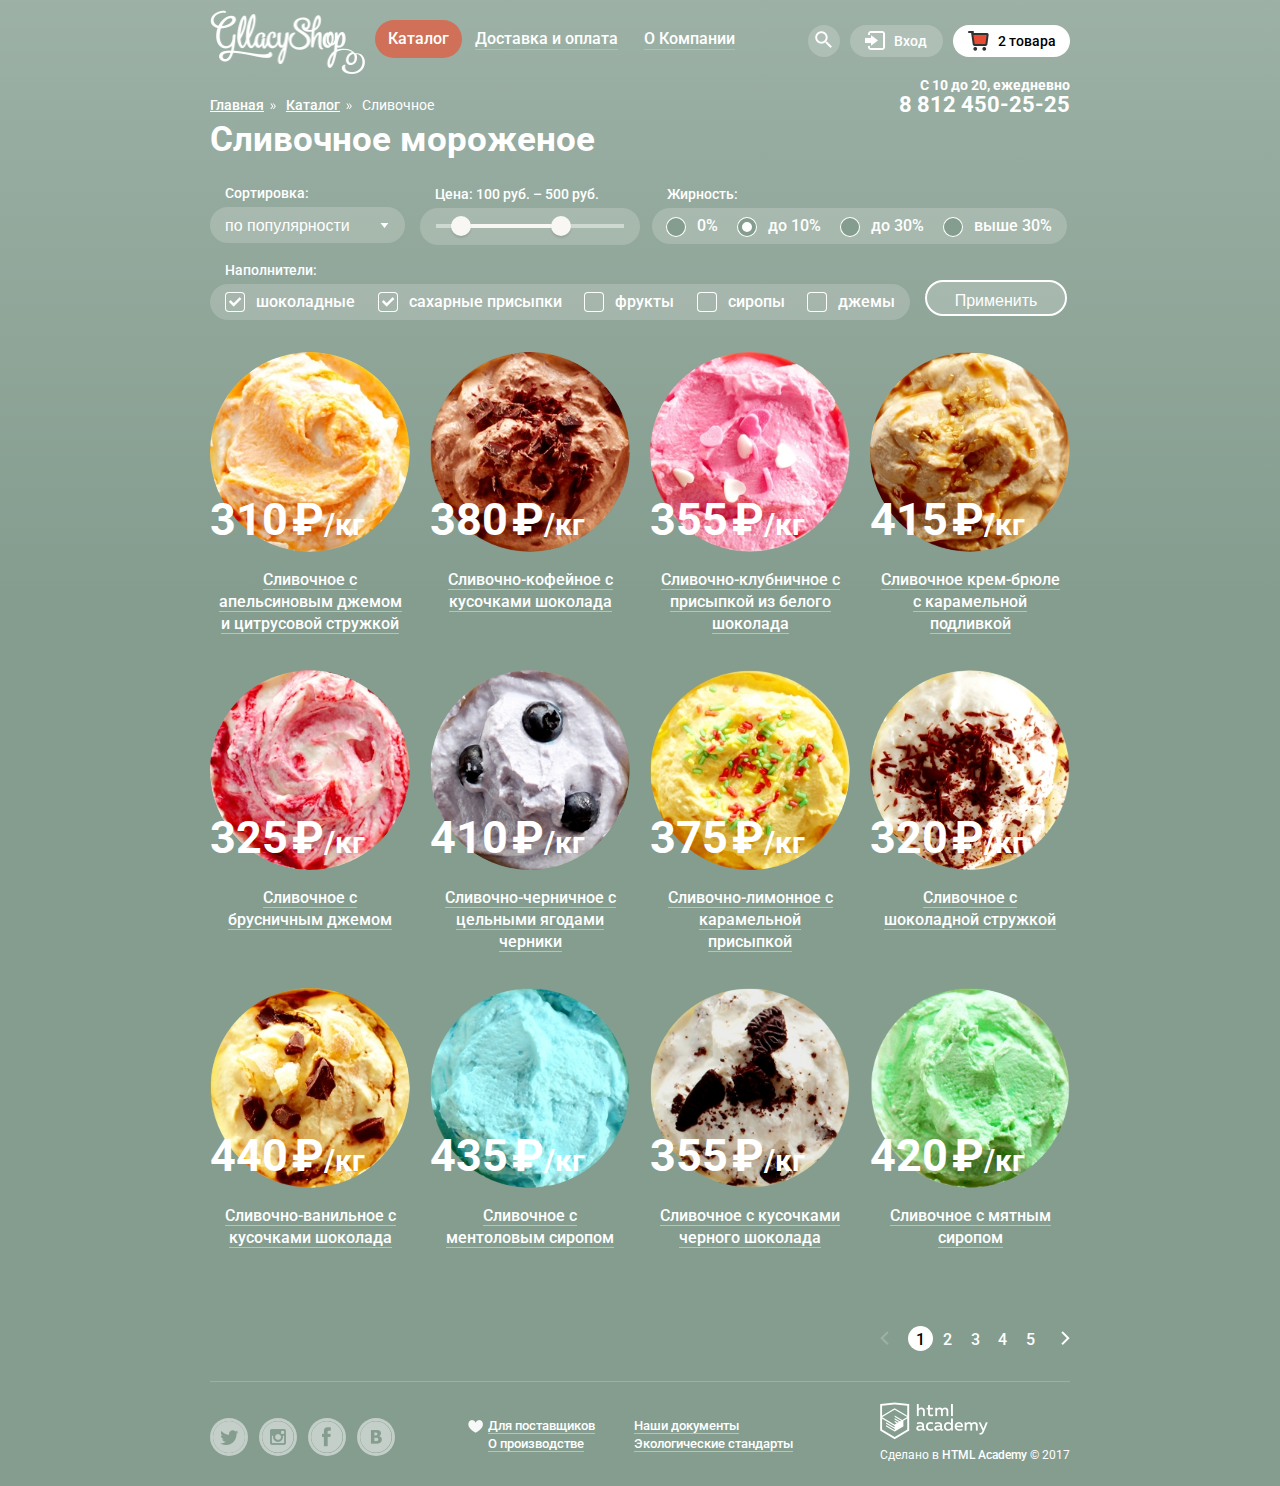
==== commit f85d4eed: "финальная проверка v5" ====
--- a/catalog.html
+++ b/catalog.html
@@ -59,14 +59,14 @@
                                 <table>
                                     <tr>
                                         <td class="close"><button></button></td>
-                                        <td class="basket-icon" ><img src="img/item-orange.jpg" width="33" alt=" "></td>
+                                        <td class="basket-icon" ><img src="img/item-orange.jpg" width="33" height="33" alt=" "></td>
                                         <td class="basket-description">Пломбир с апельсиновым джемом</td>
                                         <td class="basket-price">1,5 кг х <span class="price">200 руб.</span></td>
                                         <td class="basket-cost">300 руб.</td>
                                     </tr>
                                     <tr>
                                         <td class="close"><button></button></td>
-                                        <td class="basket-icon"><img src="img/item-strawberry.jpg" width="33" alt=" "></td>
+                                        <td class="basket-icon"><img src="img/item-strawberry.jpg" width="33" height="33" alt=" "></td>
                                         <td class="basket-description">Клубничный пломбир с присыпкой из белого шоколада</td>
                                         <td class="basket-price">1,5 кг х <span class="price">300 руб.</span></td>
                                         <td class="basket-cost">450 руб.</td>
@@ -86,7 +86,7 @@
             
             <section class="breadcrumbs">           
                 <ul>
-                    <li><a href="#">Главная</a></li>
+                    <li><a href="index.html">Главная</a></li>
                     <li><a href="#">Каталог</a></li>
                     <li class="breadcrumbs-active">Сливочное</li>
                 </ul>
@@ -105,7 +105,7 @@
                         </select>
                     </div>
                     <div class="form-block price">
-                        <label class="price-field">Цена: 100 руб - 500 руб</label>
+                        <label class="price-field">Цена: 100 руб. – 500 руб.</label>
                         <div class="price-field price-range">
                             <div class="scale">
                                 <div class="toogle toogle-min"></div>
@@ -156,99 +156,99 @@
             <section class="gallery main-gallery">
                 <div class="gallery-container">
                     <div class="gallery-item">
-                        <img class="item-icon" src="img/item-orange.jpg" width="200"  alt=" ">
+                        <img class="item-icon" src="img/item-orange.jpg" width="200" height="200"  alt=" ">
                         <div class="item-title">310 <span class="currency">&#8381;</span><span class="measure">/кг</span></div>
-                        <div class="item-description">
+                        <a class="item-description" href="#">
                             <span class="underline">Сливочное с апельсиновым джемом и цитрусовой стружкой</span>   
-                        </div>
-                        <a class="item-btn btn" href="#">Быстрый просмотр</a>
-                    </div>
-                    <div class="gallery-item">
-                        <img class="item-icon" src="img/item-cofee.jpg" width="200" alt=" ">
+                        </a>
+                        <a class="item-btn btn" href="#">Быстрый просмотр</a>
+                    </div>
+                    <div class="gallery-item">
+                        <img class="item-icon" src="img/item-cofee.jpg" width="200" height="200" alt=" ">
                         <div class="item-title">380 <span class="currency">&#8381;</span><span class="measure">/кг</span></div>
-                        <div class="item-description">
+                        <a class="item-description" href="#">
                             <span class="underline">Сливочно-кофейное с кусочками шоколада</span>
-                        </div>
-                        <a class="item-btn btn" href="#">Быстрый просмотр</a>
-                    </div>
-                    <div class="gallery-item">
-                        <img class="item-icon" src="img/item-strawberry.jpg" width="200" alt=" ">
+                        </a>
+                        <a class="item-btn btn" href="#">Быстрый просмотр</a>
+                    </div>
+                    <div class="gallery-item">
+                        <img class="item-icon" src="img/item-strawberry.jpg" width="200" height="200" alt=" ">
                         <div class="item-title">355 <span class="currency">&#8381;</span><span class="measure">/кг</span></div>
-                        <div class="item-description">
+                        <a class="item-description" href="#">
                             <span class="underline">Сливочно-клубничное с присыпкой из белого шоколада</span>
-                        </div>
-                        <a class="item-btn btn" href="#">Быстрый просмотр</a>
-                    </div>
-                    <div class="gallery-item">
-                        <img class="item-icon" src="img/item-caramel.jpg" width="200" alt=" ">
+                        </a>
+                        <a class="item-btn btn" href="#">Быстрый просмотр</a>
+                    </div>
+                    <div class="gallery-item">
+                        <img class="item-icon" src="img/item-caramel.jpg" width="200" height="200" alt=" ">
                         <div class="item-title">415 <span class="currency">&#8381;</span><span class="measure">/кг</span></div>
-                        <div class="item-description">
+                        <a class="item-description" href="#">
                             <span class="underline">Сливочное крем-брюле с карамельной подливкой</span>
-                        </div>
-                        <a class="item-btn btn" href="#">Быстрый просмотр</a>
-                    </div>
-                    <div class="gallery-item">
-                        <img class="item-icon" src="img/item-cowberry.jpg" width="200" alt=" ">
+                        </a>
+                        <a class="item-btn btn" href="#">Быстрый просмотр</a>
+                    </div>
+                    <div class="gallery-item">
+                        <img class="item-icon" src="img/item-cowberry.jpg" width="200" height="200" alt=" ">
                         <div class="item-title">325 <span class="currency">&#8381;</span><span class="measure">/кг</span></div>
-                        <div class="item-description">
+                        <a class="item-description" href="#">
                             <span class="underline">Сливочное с брусничным джемом</span>
-                        </div>
-                        <a class="item-btn btn" href="#">Быстрый просмотр</a>
-                    </div>
-                    <div class="gallery-item">
-                        <img class="item-icon" src="img/item-bilberry.jpg" width="200" alt=" ">
+                        </a>
+                        <a class="item-btn btn" href="#">Быстрый просмотр</a>
+                    </div>
+                    <div class="gallery-item">
+                        <img class="item-icon" src="img/item-bilberry.jpg" width="200" height="200" alt=" ">
                         <div class="item-title">410 <span class="currency">&#8381;</span><span class="measure">/кг</span></div>
-                        <div class="item-description">
+                        <a class="item-description" href="#">
                             <span class="underline">Сливочно-черничное с цельными ягодами черники</span>
-                        </div>
-                        <a class="item-btn btn" href="#">Быстрый просмотр</a>
-                    </div>
-                    <div class="gallery-item">
-                        <img class="item-icon" src="img/item-lemon.jpg" width="200" alt=" ">
+                        </a>
+                        <a class="item-btn btn" href="#">Быстрый просмотр</a>
+                    </div>
+                    <div class="gallery-item">
+                        <img class="item-icon" src="img/item-lemon.jpg" width="200" height="200" alt=" ">
                         <div class="item-title">375 <span class="currency">&#8381;</span><span class="measure">/кг</span></div>
-                        <div class="item-description">
+                        <a class="item-description" href="#">
                             <span class="underline">Сливочно-лимонное с карамельной присыпкой</span>
-                        </div>
-                        <a class="item-btn btn" href="#">Быстрый просмотр</a>
-                    </div>
-                    <div class="gallery-item">
-                        <img class="item-icon" src="img/item-chocolate.jpg" width="200" alt=" ">
+                        </a>
+                        <a class="item-btn btn" href="#">Быстрый просмотр</a>
+                    </div>
+                    <div class="gallery-item">
+                        <img class="item-icon" src="img/item-chocolate.jpg" width="200" height="200" alt=" ">
                         <div class="item-title">320 <span class="currency">&#8381;</span><span class="measure">/кг</span></div>
-                        <div class="item-description">
+                        <a class="item-description" href="#">
                             <span class="underline">Сливочное с шоколадной стружкой</span>
-                        </div>
-                        <a class="item-btn btn" href="#">Быстрый просмотр</a>
-                    </div>
-                    <div class="gallery-item">
-                        <img class="item-icon" src="img/item-vanilla.jpg" width="200" alt=" ">
+                        </a>
+                        <a class="item-btn btn" href="#">Быстрый просмотр</a>
+                    </div>
+                    <div class="gallery-item">
+                        <img class="item-icon" src="img/item-vanilla.jpg" width="200" height="200" alt=" ">
                         <div class="item-title">440 <span class="currency">&#8381;</span><span class="measure">/кг</span></div>
-                        <div class="item-description">
+                        <a class="item-description" href="#">
                             <span class="underline">Сливочно-ванильное с кусочками шоколада</span>
-                        </div>
-                        <a class="item-btn btn" href="#">Быстрый просмотр</a>
-                    </div>
-                    <div class="gallery-item">
-                        <img class="item-icon" src="img/item-menthol.jpg" width="200" alt=" ">
+                        </a>
+                        <a class="item-btn btn" href="#">Быстрый просмотр</a>
+                    </div>
+                    <div class="gallery-item">
+                        <img class="item-icon" src="img/item-menthol.jpg" width="200" height="200" alt=" ">
                         <div class="item-title">435 <span class="currency">&#8381;</span><span class="measure">/кг</span></div>
-                        <div class="item-description">
+                        <a class="item-description" href="#">
                             <span class="underline">Сливочное с ментоловым сиропом</span>
-                        </div>
-                        <a class="item-btn btn" href="#">Быстрый просмотр</a>
-                    </div>
-                    <div class="gallery-item">
-                        <img class="item-icon" src="img/item-black-chocolate.jpg" width="200" alt=" ">
+                        </a>
+                        <a class="item-btn btn" href="#">Быстрый просмотр</a>
+                    </div>
+                    <div class="gallery-item">
+                        <img class="item-icon" src="img/item-black-chocolate.jpg" width="200" height="200" alt=" ">
                         <div class="item-title">355 <span class="currency">&#8381;</span><span class="measure">/кг</span></div>
-                        <div class="item-description">
+                        <a class="item-description" href="#">
                             <span class="underline">Сливочное с кусочками черного шоколада</span>
-                        </div>
-                        <a class="item-btn btn" href="#">Быстрый просмотр</a>
-                    </div>
-                    <div class="gallery-item">
-                        <img class="item-icon" src="img/item-mint.jpg" width="200" alt=" ">
+                        </a>
+                        <a class="item-btn btn" href="#">Быстрый просмотр</a>
+                    </div>
+                    <div class="gallery-item">
+                        <img class="item-icon" src="img/item-mint.jpg" width="200" height="200" alt=" ">
                         <div class="item-title">420 <span class="currency">&#8381;</span><span class="measure">/кг</span></div>
-                        <div class="item-description">
+                        <a class="item-description" href="#">
                             <span class="underline">Сливочное с мятным сиропом</span>
-                        </div>
+                        </a>
                         <a class="item-btn btn" href="#">Быстрый просмотр</a>
                     </div>  
                     <ul class="gallery-paginator">
@@ -283,11 +283,11 @@
                     </ul>   
                 </div>
                 <div class="copyright">
-                    <a class="footer-logo" href="https://htmlacademy.ru/intensive/htmlcss"><img src="img/academy-logo.png" alt="Логотип HTML Academy"></a>
+                    <a class="footer-logo" href="https://htmlacademy.ru/intensive/htmlcss"><img src="img/academy-logo.png" width="108" height="38" alt="Логотип HTML Academy"></a>
                     <p>Сделано в <a href="https://htmlacademy.ru/intensive/htmlcss">HTML Academy</a> &copy; 2017</p>
                 </div>
             </div>
         </footer>
-        <script src="flexibility.js"></script>
+        <script src="js/flexibility.js"></script>
     </body>
 </html>--- a/css/style.css
+++ b/css/style.css
@@ -38,6 +38,7 @@
     cursor: pointer;
 }
 .btn:hover {
+    color: white;
     background: -webkit-gradient(linear, left top, left bottom, from(#f58669), to(#ec6f5e));
     background: linear-gradient(to bottom, #f58669 0%, #ec6f5e 100%);
     -webkit-box-shadow: 0 2px 2px rgba(172, 16, 0, 1);
@@ -94,6 +95,7 @@
 .main-nav > ul > li {
     display: inline-block;
     position: relative;
+    vertical-align: top;
 }
 .main-nav > ul > li:after {
     content: "";
@@ -202,6 +204,9 @@
 .subnav-active {
     background-color: #d07058;
 }
+.subnav-hidden .subnav-active a {
+    color: white;
+}
 .subnav-hidden .subnav-active a:hover {
     background-color: #d07058;
 }
@@ -276,6 +281,10 @@
     -webkit-box-shadow: 0px 0px 0px 1px rgba(178,178,178,0.52);
             box-shadow: 0px 0px 0px 1px rgba(178,178,178,0.52);
     border-radius: 5px;
+}
+.search-form input[type="search"]:focus {
+    font-weight: 700;
+    color: #323232;
 }
 .search-form label {
     display: none;
@@ -404,6 +413,11 @@
     -webkit-box-shadow: 0px 0px 0px 1px rgba(178,178,178,0.52);
             box-shadow: 0px 0px 0px 1px rgba(178,178,178,0.52); 
 }
+.form-hidden input[type="email"]:focus,
+.form-hidden input[type="password"]:focus {
+    font-weight: 700;
+    color: #323232;
+}
 .form-hidden input[type="email"]:hover,
 .form-hidden input[type="password"]:hover {
     -webkit-box-shadow: 0px 0px 0px 2px rgba(178,178,178,0.52);
@@ -412,7 +426,7 @@
 .form-hidden input[type="submit"] {
     float: left;
     display: inline-block;
-    
+    vertical-align: top;
     padding-top: 12px;
     padding-bottom: 12px;
     padding-left: 25px;
@@ -632,6 +646,7 @@
     margin-right: -5px;
     padding: 13px 15px;
     margin-left: auto;
+    vertical-align:top;
     font-size: 18px;
     font-weight: 700;
     border-radius: 22px;
@@ -674,6 +689,7 @@
     padding-bottom: 12px;
     padding-left: 40px;
     padding-right: 45px;
+    vertical-align: top;
     text-align: center;
     font-size: 32px;
     font-weight: 700;
@@ -764,6 +780,7 @@
 .bonus-btn {
     display: inline-block;
     padding: 10px 20px;
+    vertical-align: top;
     font-size: 18px;
     font-weight: 700;
     line-height: 24px;
@@ -803,14 +820,21 @@
     margin-bottom: -70px;
     padding-top: 10px;
     width: 200px;
-    border-radius: 5px;
-    z-index: 1;
-}
-.gallery-item:hover {
+    
+}
+.gallery-item:hover::after {
+    position: absolute;
+    top: 5px;
+    left: -10px;
+    display: block;
+    content: " ";
+    width:220px;
+    height: 364px;
     background-color: rgba(255,255,255,0.2);
     -webkit-box-shadow: 0 20px 20px rgba(0,0,0,0.4);
             box-shadow: 0 20px 20px rgba(0,0,0,0.4);
-    z-index: 3;
+    border-radius: 5px;
+    z-index: 10;
 }
 .item-icon {
     display: block;
@@ -837,14 +861,18 @@
     font-size: 30px;
 }
 .item-description {
+    position: relative;
+    display: block;
     margin-top: 22px;
     padding-left: 8px;
     padding-right: 8px;
     padding-bottom: 70px;
     text-align: center;
+    text-decoration: none;
     font-size: 16px;
     font-weight: 500;
     line-height: 22px;
+    z-index: 11;
 }
 .underline {
     margin-top: -2px;
@@ -863,7 +891,7 @@
     font-weight: 700;
     line-height: 24px;
     border-radius: 22px;
-    z-index: 2;
+    z-index: 11;
 }
 .gallery-item:hover .item-btn {
     display: block;
@@ -1017,6 +1045,10 @@
     -webkit-box-shadow: 0px 0px 0px 1px rgba(178,178,178,0.52);
             box-shadow: 0px 0px 0px 1px rgba(178,178,178,0.52);
 }
+.subscription-form input[type="email"]:focus {
+    font-weight: 700;
+    color: #323232;
+}
 .subscription-form input[type="email"]:hover {
     -webkit-box-shadow: 0px 0px 0px 2px rgba(178,178,178,0.52);
             box-shadow: 0px 0px 0px 2px rgba(178,178,178,0.52);
@@ -1036,6 +1068,7 @@
     display: inline-block;
     padding: 10px 15px;
     padding-right: 20px;
+    vertical-align: bottom;
     font-size: 18px;
     font-weight: 700;
     line-height: 24px;
@@ -1045,10 +1078,10 @@
 .modal-form {
     display: none;
     position: fixed;
-    top: 338px;
+    top: 50%;
     left: 50%;
     margin-left: -235px;
-    margin-top: 3px;
+    margin-top: -218px;
     padding-top: 17px;
     padding-bottom: 20px;
     padding-left: 22px;
@@ -1060,7 +1093,10 @@
     border-radius: 5px;
     -webkit-box-shadow: 0 20px 20px rgba(0,0,0,0.4);
             box-shadow: 0 20px 20px rgba(0,0,0,0.4);
-    z-index: 1;
+    z-index: 15;
+}
+.modal-form-show {
+    display: block;
 }
 .modal-form h3 {
     margin-top: 0px;
@@ -1098,6 +1134,12 @@
     -webkit-box-shadow: 0px 0px 0px 1px rgba(178,178,178,0.52);
             box-shadow: 0px 0px 0px 1px rgba(178,178,178,0.52); 
 }
+.modal-form input[type="text"]:focus,
+.modal-form input[type="email"]:focus {
+    font-size: 16px;
+    font-weight: 700;
+    color: #323232;
+}
 .modal-form textarea {
     margin-bottom: 22px;
     padding-top: 12px;
@@ -1114,6 +1156,11 @@
     -webkit-box-shadow: 0px 0px 0px 1px rgba(178,178,178,0.52);
             box-shadow: 0px 0px 0px 1px rgba(178,178,178,0.52); 
 }
+.modal-form textarea:focus {
+    font-size: 16px;
+    font-weight: 700;
+    color: #323232;
+}
 .modal-form input[type="email"]:hover,
 .modal-form input[type="text"]:hover,
 .modal-form textarea:hover {
@@ -1133,6 +1180,7 @@
     padding-bottom: 12px;
     padding-left: 25px;
     padding-right: 25px;
+    vertical-align: top;
     text-decoration: none;
     text-align: center;
     color: white;
@@ -1181,6 +1229,7 @@
     margin: 0 auto;
     padding: 0px;
     width: 900px;
+    background-color: #C6BF73;
     background: url("../img/pin.png") no-repeat 185px 140px,
                 url("../img/map.jpg") no-repeat;
 }
@@ -1196,27 +1245,31 @@
     background-color: white;
     border-radius: 10px;
 }
-.location-address p:first-child {
+.address-title {
     padding-top: 30px;
+    padding-left: 25px;
+    width: 150px;
+    font-size: 14px;
+    font-weight: 400;
+    line-height: 20px;
+}
+.address-content {
+    margin-top: 3px;
+    padding-left: 25px;
+    width: 250px;
+    font-size: 18px;
+    font-weight: 700;
+    line-height: 24px;
+}
+.tel-title {
+    margin-top: 17px;
+    margin-bottom: 5px;
     padding-left: 25px;
     font-size: 14px;
     font-weight: 400;
     line-height: 20px;
 }
-.location-address p:first-child strong {
-    font-size: 18px;
-    font-weight: 700;
-    line-height: 24px;
-}
-.location-address p:nth-child(2) {
-    padding-left: 25px;
-    margin-top: 20px;
-    margin-bottom: 5px;
-    font-size: 14px;
-    font-weight: 400;
-    line-height: 20px;
-}
-.location-address p:nth-child(3) {
+.tel-content {
     margin-top: 5px;
     margin-bottom: 0px;
     padding-left: 25px;
@@ -1224,7 +1277,7 @@
     font-size: 18px;
     font-weight: 700;
 }
-.location-address p:nth-child(4) {
+.address-schedule {
     margin-top: 3px;
     margin-bottom: 20px;
     padding-left: 25px;
@@ -1237,6 +1290,7 @@
     margin-left: 25px;
     margin-bottom: 35px;
     padding: 10px 25px;
+    vertical-align: top;
     font-size: 18px;
     font-weight: 700;
     line-height: 24px;
@@ -1254,6 +1308,7 @@
     display: inline-block;
     position: relative;
     margin-right: 18px;
+    vertical-align: top;
     font-size: 14px;
     font-weight: 400;
     line-height: 16px;
@@ -1300,28 +1355,40 @@
     line-height: 16px;
 }
 .sorting {
-    margin-top: 0px;
+    margin-top: 2px;
     width: 195px;
 }
 .sorting label, .price label {
     padding-left: 15px;
 }
+.sorting select::-ms-expand { 
+    display: none; 
+}
 .sorting select {
     margin-top: 6px;
-    padding-left: 12px;
+    padding-left: 15px;
     padding-right: 15px;
     width: 100%;
     height: 36px;
     color: white;
-    font-size: 15px;
-    font-weight: bold;
+    font-size: 16px;
+    font-weight: 500;
     background-color: rgba(248,247,244,0.2);
     border: none;
     border-radius: 18px;
+    -webkit-appearance: none;
+       -moz-appearance: none;
+            appearance: none;
+    background-image: url("../img/select-btn.png");
+    background-repeat: no-repeat;
+    background-position: 170px center;
 }
 .sorting select:hover {
     color: black;
     background-color: white;
+    background-image: url("../img/select-btn-black.png");
+    background-repeat: no-repeat;
+    background-position: 170px center;
 }
 .sorting  option {
     color: black;
@@ -1496,8 +1563,9 @@
             box-shadow: inset 0 0 0 2px rgba(255,255,255,1);
 }
 .main-catalog .form-block-btn {
-    margin-top: 36px;
+    margin-top: 33px;
     margin-right: 0px;
+    padding-top: 7px;
     width: 142px;
     height: 36px;
     font-size: 16px;
@@ -1590,17 +1658,15 @@
     padding-top: 5px;
 }
 .footer-social {
-    display: -webkit-box;
-    display: -ms-flexbox;
-    display: flex;
-    -webkit-box-pack: justify;
-        -ms-flex-pack: justify;
-            justify-content: space-between;
-    width: 183px;
+    font-size: 0;
+    width: 185px;
 }
 .footer-btn {
+    display: inline-block;
     position: relative;
     margin-top: 34px;
+    margin-left: 3px;
+    margin-right: 14px;
     width: 32px;
     height: 32px;
     font-size: 0px;
@@ -1650,12 +1716,16 @@
     background-repeat: no-repeat;
     background-position: -5px -94px;
 }
+.footer-social .vk-btn {
+    margin-right: 0px;
+}
 .footer-social .vk-btn::before {
     background-image: url("../img/spritesheet.png");
     background-repeat: no-repeat;
     background-position: -5px -506px;
 }
 .footer-menu {
+    margin-left: 6px;
     display: -webkit-box;
     display: -ms-flexbox;
     display: flex;
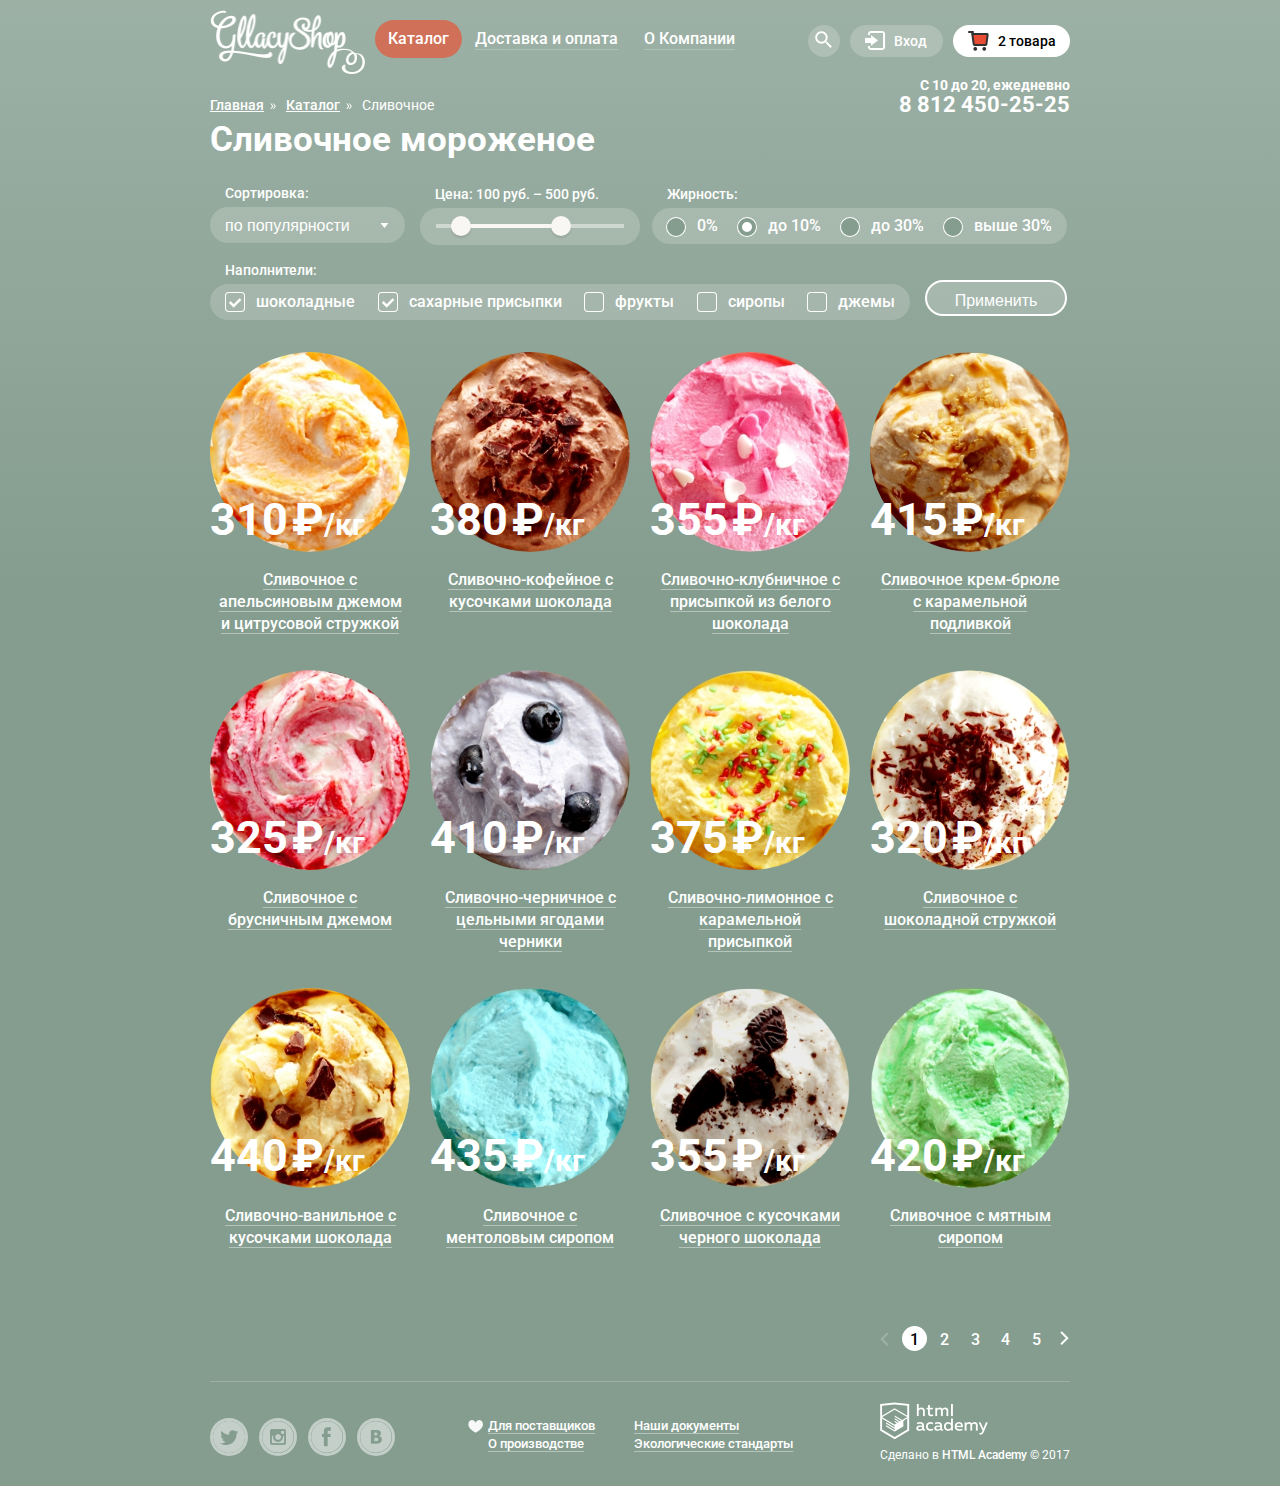
==== commit ff2b2837: "совсем финальная проверка" ====
--- a/catalog.html
+++ b/catalog.html
@@ -5,7 +5,7 @@
         <title>HTML Academy: Глейси</title>
         <link href="https://fonts.googleapis.com/css?family=Roboto:400,500,700&amp;subset=cyrillic" rel="stylesheet">
         <link rel="stylesheet" href="css/normalize.css">
-        <link rel="stylesheet" href="css/style.css">
+        <link rel="stylesheet" href="css/style.min.css">
     </head>
     <body class="catalog-page">
         <div class="container">
@@ -14,18 +14,18 @@
                     <a class="header-logo" href="index.html"><img  src="img/logo.png" width="155" height="64" alt="Логотип Gllacy shop"></a>
                     <nav class="main-nav">
                         <ul>
-                            <li class="subnav">
-                                <a href="#">Каталог</a>
+                            <li class="subnav navigation-list">
+                                <a class="subnav-current" href="#">Каталог</a>
                                 <ul class="subnav-hidden">
-                                    <li><a href="#">Новинки</a></li>
-                                    <li class="subnav-active"><a>Сливочное</a></li>
-                                    <li><a href="#">Щербеты</a></li>
-                                    <li><a href="#">Фруктовый лед</a></li>
-                                    <li><a href="#">Мелорин</a></li>
+                                    <li><a class="subnav-list subnav-title" href="#">Новинки</a></li>
+                                    <li class="subnav-active"><a class="subnav-list">Сливочное</a></li>
+                                    <li><a class="subnav-list" href="#">Щербеты</a></li>
+                                    <li><a class="subnav-list" href="#">Фруктовый лед</a></li>
+                                    <li><a class="subnav-list" href="#">Мелорин</a></li>
                                 </ul>
                             </li>
-                            <li><a href="#">Доставка и оплата</a></li>
-                            <li><a href="#">О Компании</a></li>
+                            <li class="navigation-list"><a href="#">Доставка и оплата</a></li>
+                            <li class="navigation-list"><a href="#">О Компании</a></li>
                         </ul>
                     </nav>
                 </div>
@@ -35,7 +35,7 @@
                             <a class="search-btn header-btn" href="#">Поиск</a>
                             <form class="search-form form-hidden1" action="#" method="get">
                                 <input type="submit" value="Поиск">
-                                <input id="search-field" type="search" name="search" placeholder="Что ищем?">
+                                <input id="search-field" type="search" name="search" required>
                                 <label for="search-field">Что ищем?</label>
                             </form>
                         </li>
@@ -43,9 +43,9 @@
                             <a class="header-login-btn header-btn" href="#">Вход</a>
                             <div class="form-hidden">
                                 <form class="login-form " action="#" method="post">
-                                    <input id="email-field" type="email" name="email" placeholder="Электронная почта">
+                                    <input id="email-field" type="text" name="email" required>
                                     <label for="email-field">Электронная почта</label>
-                                    <input id="password-field" type="password" name="password" placeholder="Пароль">
+                                    <input id="password-field" type="password" name="password" required>
                                     <label for="password-field">Пароль</label>
                                     <input class="btn" type="submit" name="send-button" value="Войти">
                                 </form>
@@ -250,17 +250,17 @@
                             <span class="underline">Сливочное с мятным сиропом</span>
                         </a>
                         <a class="item-btn btn" href="#">Быстрый просмотр</a>
-                    </div>  
-                    <ul class="gallery-paginator">
-                        <li><a class="paginator-disabled">prev</a></li>
-                        <li><a class="paginator-active">1</a></li>
-                        <li><a class="paginator-btn" href="#">2</a></li>
-                        <li><a class="paginator-btn" href="#">3</a></li>
-                        <li><a class="paginator-btn" href="#">4</a></li>
-                        <li><a class="paginator-btn" href="#">5</a></li>
-                        <li><a class="paginator-btn" href="#">next</a></li>
-                    </ul>
-                </div>  
+                    </div>
+                </div>
+                <ul class="gallery-paginator">
+                    <li><a class="paginator-prev paginator-disabled">prev</a></li>
+                    <li><a class="paginator-active">1</a></li>
+                    <li><a class="paginator-btn" href="#">2</a></li>
+                    <li><a class="paginator-btn" href="#">3</a></li>
+                    <li><a class="paginator-btn" href="#">4</a></li>
+                    <li><a class="paginator-btn" href="#">5</a></li>
+                    <li><a class="paginator-next paginator-btn" href="#">next</a></li>
+                </ul>
             </section>
         </div>
         
@@ -284,7 +284,7 @@
                 </div>
                 <div class="copyright">
                     <a class="footer-logo" href="https://htmlacademy.ru/intensive/htmlcss"><img src="img/academy-logo.png" width="108" height="38" alt="Логотип HTML Academy"></a>
-                    <p>Сделано в <a href="https://htmlacademy.ru/intensive/htmlcss">HTML Academy</a> &copy; 2017</p>
+                    <p>Сделано в <a class="copyright-link" href="https://htmlacademy.ru/intensive/htmlcss">HTML Academy</a> &copy; 2017</p>
                 </div>
             </div>
         </footer>
--- a/css/style.min.css
+++ b/css/style.min.css
@@ -0,0 +1 @@
+body,html{margin:0;padding:0}body{font-family:"Roboto","Verdana",sans-serif;font-size:16px;color:#fff}.catalog-page{background-color:#849d8f;background-image:linear-gradient(rgba(255,255,255,.2),#849d8f 40%)}.site-wrapper{margin:0;padding:0;background-position:top center;background-repeat:no-repeat}.btn,a{color:#fff}a{font-weight:500}a:hover{color:#ffbc9e}.btn{text-decoration:none;text-shadow:0 2px 5px rgba(160,32,11,.76);-webkit-box-shadow:0 2px 2px rgba(172,16,0,.64);box-shadow:0 2px 2px rgba(172,16,0,.64);background-color:#fff;background-image:-webkit-gradient(linear,left bottom,left top,from(#e74a35),to(#f26843));background-image:linear-gradient(to top,#e74a35 0%,#f26843 100%);cursor:pointer}.btn:hover{color:#fff;background:-webkit-gradient(linear,left top,left bottom,from(#f58669),to(#ec6f5e));background:linear-gradient(to bottom,#f58669 0%,#ec6f5e 100%);-webkit-box-shadow:0 2px 2px #ac1000;box-shadow:0 2px 2px #ac1000}.btn:active{background:-webkit-gradient(linear,left top,left bottom,from(#d84732),to(#e1613e));background:linear-gradient(to bottom,#d84732 0%,#e1613e 100%);-webkit-box-shadow:inset 0 2px 2px #ac1000;box-shadow:inset 0 2px 2px #ac1000}body>input[type=radio]{display:none}.container{margin:0 auto;padding:0 20px;width:860px}.main-header{margin:0;padding:5px 0 0;display:-webkit-box;display:-ms-flexbox;display:flex;-webkit-box-pack:justify;-ms-flex-pack:justify;justify-content:space-between}.header-left{margin-top:5px}.header-logo,.main-nav{float:left}.main-nav>ul{font-size:0;width:375px}.main-nav li{margin:0 30px 0 -30px;padding:0 0 10px;list-style:none}.navigation-list{display:inline-block;position:relative;vertical-align:top}.navigation-list:after{content:"";position:absolute;right:13px;bottom:18px;left:13px;border-bottom:1px solid rgba(255,255,255,.2)}.main-nav a{margin-top:10px;padding:10px 13px;display:block;font-size:16px;color:#fff;text-decoration:none;text-align:center}.main-nav a:hover{color:#333;background-color:#fff}.navigation-list>a{border-radius:26px}.navigation-list>a:active{-webkit-box-shadow:inset 0 2px 1px #696969;box-shadow:inset 0 2px 1px #696969;background-color:#ededed;background-color:rgba(248,247,244,.99)}.subnav{margin:0;padding:0;position:relative}.subnav .subnav-list{color:#333}.subnav-hidden{display:none;margin:0;padding:0 0 5px;position:absolute;top:50px;left:-5px;width:143px;-webkit-box-shadow:0 20px 20px rgba(0,0,0,.4);box-shadow:0 20px 20px rgba(0,0,0,.4);border-radius:5px;background-color:#f8f7f4;z-index:2}.subnav:hover .subnav-hidden{display:block}.subnav-hidden li{margin:0;padding:0;width:100%}.subnav-hidden li:first-child{padding-top:2px;margin-bottom:8px;position:relative}.subnav-hidden .subnav-title{font-size:14px;font-weight:700}.subnav-hidden li:first-child::after{margin-left:5px;margin-right:9px;display:block;content:" ";border-bottom:1px solid rgba(50,50,50,.2)}.subnav-hidden a{margin-top:4px;margin-bottom:4px;margin-left:0;padding:5px 0 5px 18px;font-size:14px;font-weight:400;line-height:16px;text-align:left;white-space:nowrap}.subnav-hidden a:hover{background-color:#fbded7}.subnav-hidden a:active{background-color:#f6b5a5}.catalog-page .subnav-current,.subnav-active{background-color:#d07058}.catalog-page .subnav::after{border-bottom:none}.subnav-active .subnav-list{color:#fff}.subnav-active .subnav-list:hover{color:#fff;background-color:#d07058}.header-right{width:262px}.header-right-menu{margin:0;padding:0;display:-webkit-box;display:-ms-flexbox;display:flex;-webkit-box-pack:justify;-ms-flex-pack:justify;justify-content:space-between;list-style:none}.header-right-menu li{position:relative;padding-bottom:10px}.search-form{display:none;position:absolute;right:0;margin-top:3px;padding:22px 18px 20px 17px;-webkit-box-shadow:0 20px 20px rgba(0,0,0,.4);box-shadow:0 20px 20px rgba(0,0,0,.4);background-color:#f9f7f5;border-radius:5px;z-index:2;width:305px}.header-basket:hover .basket-hidden,.header-login:hover .form-hidden,.header-search:hover .search-form,.search-btn:hover .search-form{display:block}.search-form input[type=submit]{display:block;margin:-57px 0 20px 292px;padding-right:0;font-size:0;width:32px;height:32px;border:0;border-radius:16px;background-color:transparent}.search-form input[type=submit]:hover{background-color:#fff;background-image:url(../img/sprite.png);background-repeat:no-repeat;background-position:2px -448px;background-size:auto;cursor:pointer}.search-form input[type=search]{margin-top:4px;padding:15px 10px 12px;width:285px;border:0;-webkit-box-shadow:0 0 0 1px rgba(178,178,178,.52);box-shadow:0 0 0 1px rgba(178,178,178,.52);border-radius:5px}.search-form input[type=search]:focus{font-weight:700;color:#323232}.search-form label{display:block;position:absolute;top:35px;left:30px;font-size:14px;font-weight:400;color:#999}.search-form input:focus~label,.search-form input[type=search]:valid~label{display:block;position:absolute;font-size:12px;margin-top:-29px;color:#5b9ddf}.search-form input[type=search]:hover{-webkit-box-shadow:0 0 0 2px rgba(178,178,178,.52);box-shadow:0 0 0 2px rgba(178,178,178,.52)}.header-right-menu .header-btn{position:relative;margin-top:20px;padding:8px;display:block;color:#fff;font-size:14px;font-weight:500;line-height:16px;text-decoration:none;background-color:rgba(255,255,255,.2);border-radius:16px}.header-right-menu .search-btn{padding:0;font-size:0;width:32px;height:32px}.header-login-btn::before,.header-login-btn:hover::before,.search-btn::before{position:absolute;top:6px;left:7px;display:block;content:" ";background-image:url(../img/sprite.png);background-repeat:no-repeat;width:17px;height:17px;background-position:-5px -428px}.header-right-menu .header-login-btn{padding-left:44px;padding-right:16px}.header-login-btn::before,.header-login-btn:hover::before{left:15px;width:21px;height:19px;background-position:-5px -215px}.header-login-btn:hover{color:#000;background-color:#fff}.header-login-btn:hover::before{background-position:-5px -244px}.form-hidden{display:none;position:absolute;right:0;margin-top:3px;padding:22px 18px 20px 17px;-webkit-box-sizing:border-box;box-sizing:border-box;background-color:#f9f7f5;border-radius:5px;-webkit-box-shadow:0 20px 20px rgba(0,0,0,.4);box-shadow:0 20px 20px rgba(0,0,0,.4);z-index:2}.form-hidden label{display:block;position:absolute;margin-top:-50px;margin-left:15px;font-size:14px;font-weight:400;color:#999}.form-hidden input[type=password]:focus~label[for=password-field],.form-hidden input[type=text]:focus~label[for=email-field]{display:block;position:absolute;font-size:12px;margin-top:-78px;margin-left:10px;color:#5b9ddf}.form-hidden input[type=password],.form-hidden input[type=text]{margin-bottom:22px;padding:12px 10px 12px 15px;width:220px;font-size:14px;color:#999;font-weight:400;border:0;border-radius:5px;-webkit-box-shadow:0 0 0 1px rgba(178,178,178,.52);box-shadow:0 0 0 1px rgba(178,178,178,.52)}.form-hidden input[type=password]:focus,.form-hidden input[type=text]:focus{font-weight:700;color:#323232}.form-hidden input[type=password]:hover,.form-hidden input[type=text]:hover{-webkit-box-shadow:0 0 0 2px rgba(178,178,178,.52);box-shadow:0 0 0 2px rgba(178,178,178,.52)}.form-hidden input[type=submit]{float:left;display:inline-block;vertical-align:top;padding:12px 25px;text-decoration:none;text-align:center;color:#fff;font-size:18px;font-weight:500;text-shadow:0 2px 5px rgba(160,32,11,.76);-webkit-box-shadow:0 2px 2px rgba(172,16,0,.64);box-shadow:0 2px 2px rgba(172,16,0,.64);background-color:#fff;background-image:-webkit-gradient(linear,left bottom,left top,from(#e74a35),to(#f26843));background-image:linear-gradient(to top,#e74a35 0%,#f26843 100%);border:0;border-radius:22px;cursor:pointer}.form-hidden input[type=submit]:hover{background:-webkit-gradient(linear,left top,left bottom,from(#f58669),to(#ec6f5e));background:linear-gradient(to bottom,#f58669 0%,#ec6f5e 100%);-webkit-box-shadow:0 2px 2px #ac1000;box-shadow:0 2px 2px #ac1000}.form-hidden input[type=submit]:active{background:-webkit-gradient(linear,left top,left bottom,from(#d84732),to(#e1613e));background:linear-gradient(to bottom,#d84732 0%,#e1613e 100%);-webkit-box-shadow:inset 0 2px 2px #ac1000;box-shadow:inset 0 2px 2px #ac1000}.form-hidden a{display:block;position:relative;margin-top:5px;margin-left:123px;margin-bottom:5px;font-size:13px;color:#333;text-decoration:none}.form-hidden a.forget-pass::after,.form-hidden a::after{display:block;content:" ";width:100%;height:1px;background-color:rgba(51,51,51,.3)}.form-hidden a.forget-pass::after{width:100px}.form-hidden a:hover{color:#ffbc9e}.form-hidden a.forget-pass:hover::after,.form-hidden a:hover::after{display:block;content:" ";width:100%;height:1px;background-color:rgba(255,188,158,.4)}.form-hidden a.forget-pass:hover::after{width:100px}.header-right-menu .basket-empty-btn{padding-left:45px;padding-right:34px}.basket-empty-btn::before{background-image:url(../img/sprite.png);background-repeat:no-repeat;height:20px;background-position:-5px -81px}.basket-empty-btn:hover,.basket-full-btn{color:#000;background-color:#fff}.basket-empty-btn::before,.basket-empty-btn:hover::before,.basket-full-btn::before{position:absolute;top:6px;left:15px;display:block;content:" ";width:21px}.basket-empty-btn:hover::before{height:19px;background-position:-5px -51px}.header-right-menu .basket-full-btn{padding-left:45px;padding-right:14px;color:#000;background-color:#fff}.basket-empty-btn:hover::before,.basket-full-btn::before,.close button{background-image:url(../img/sprite.png);background-repeat:no-repeat}.basket-full-btn::before{height:20px;background-position:-5px -111px}.basket-hidden{display:none;position:absolute;right:0;margin-top:3px;padding:0 18px 20px 17px;width:538px;-webkit-box-sizing:border-box;box-sizing:border-box;color:#000;background-color:#f9f7f5;border-radius:5px;-webkit-box-shadow:0 20px 20px rgba(0,0,0,.4);box-shadow:0 20px 20px rgba(0,0,0,.4);z-index:2}.basket-hidden table{margin-top:2px;border-spacing:0 15px}.basket-hidden td{vertical-align:center}.basket-icon img{margin-left:10px;border-radius:16px}.close button{width:12px;height:12px;background-color:transparent;background-position:-5px -167px;border:0;cursor:pointer}.basket-cost,.basket-description,.basket-price{font-size:13px;font-weight:400;line-height:16px;color:#323232}.basket-description{width:230px;padding-left:10px}.basket-cost,.basket-price{padding-left:15px}.basket-price .price{color:#999}.basket-cost{padding-left:28px}.basket-hidden table::after{display:block;position:absolute;margin-top:5px;content:" ";width:510px;height:1px;background-color:#cacac7}.basket-buy-btn,.basket-total{margin-right:-5px;font-weight:700}.basket-total{text-align:right;color:#323232;line-height:18px;margin-top:5px;font-size:15px}.basket-buy-btn{display:inline-block;float:right;margin-top:10px;padding:13px 15px;margin-left:auto;vertical-align:top;font-size:18px;border-radius:22px}.schedule,.tel{text-align:right;font-weight:700}.schedule{margin-top:10px;font-size:14px;line-height:16px}.tel{font-size:22px;line-height:24px}.slider{position:relative;margin-bottom:15px}.slider-title{padding-top:277px;padding-bottom:96px;margin-left:auto;margin-right:auto;width:690px;font-size:60px;font-weight:700;line-height:60px;text-align:center}.breadcrumbs li.breadcrumbs-active::after,.slider-1,.slider-2,.slider-3{display:none}.slider-purchase-btn{position:absolute;bottom:3px;display:inline-block;margin-top:30px;margin-left:290px;padding:10px 45px 12px 40px;vertical-align:top;text-align:center;font-size:32px;font-weight:700;line-height:44px;border-radius:31px}.slider ul{margin:0;padding:0;position:absolute;bottom:25px;display:-webkit-box;display:-ms-flexbox;display:flex;-webkit-box-pack:justify;-ms-flex-pack:justify;justify-content:space-between;width:80px}.slider li{list-style:none}.slider-btn{display:block;width:19px;height:19px;font-size:0;background-color:inherit;border:2px solid #fff;border-radius:10px;cursor:pointer}.slider-btn:hover{background-color:rgba(248,247,244,.4)}#slider-radio-1:checked~.site-wrapper{background-color:#849d8f;background-image:url(../img/slider1.png)}#slider-radio-2:checked~.site-wrapper{background-color:#8996a6;background-image:url(../img/slider2.png)}#slider-radio-3:checked~.site-wrapper{background-color:#9d8b84;background-image:url(../img/slider3.png)}#slider-radio-1:checked~.site-wrapper .slider-btn-1,#slider-radio-2:checked~.site-wrapper .slider-btn-2,#slider-radio-3:checked~.site-wrapper .slider-btn-3,.fatcontent input[id=fatcontent-0]:checked~label[for=fatcontent-0]::before,.fatcontent input[id=fatcontent-less10]:checked~label[for=fatcontent-less10]::before,.fatcontent input[id=fatcontent-less30]:checked~label[for=fatcontent-less30]::before,.fatcontent input[id=fatcontent-more30]:checked~label[for=fatcontent-more30]::before{background-color:#fff}#slider-radio-1:checked~.site-wrapper .slider-1,#slider-radio-2:checked~.site-wrapper .slider-2,#slider-radio-3:checked~.site-wrapper .slider-3{display:block}.bonus{display:-webkit-box;display:-ms-flexbox;display:flex;-webkit-box-pack:justify;-ms-flex-pack:justify;justify-content:space-between}.bonus-left,.bonus-right{position:relative;margin-top:20px;padding-bottom:88px;width:420px;border-radius:10px}.bonus-left h2,.bonus-left p,.bonus-right h2,.bonus-right p{margin-top:20px;margin-bottom:12px;padding-left:20px;font-size:35px;font-weight:700;line-height:41px}.bonus-left p,.bonus-right p{margin-top:0;margin-bottom:5px;font-size:18px;line-height:22px}.bonus-btn{position:absolute;bottom:25px;right:23px;display:inline-block;padding:10px 20px;vertical-align:bottom;font-size:18px;font-weight:700;line-height:24px;border-radius:22px}.bonus-left,.bonus-right{background-position:-10px top}.bonus-left{background:#7f0c33;background-image:url(../img/bonus-raspberry-background.jpg)}.bonus-right{background:#4d280f;background-image:url(../img/bonus-chocolate-background.jpg)}.gallery-container{margin:0 auto;display:-webkit-box;display:-ms-flexbox;display:flex;-webkit-box-pack:justify;-ms-flex-pack:justify;justify-content:space-between;-ms-flex-wrap:wrap;flex-wrap:wrap;width:860px}.gallery-item{position:relative;margin-top:25px;margin-bottom:-70px;padding-top:10px;width:200px}.gallery-item:hover::after,.hit::before{position:absolute;display:block;content:" "}.gallery-item:hover::after{top:5px;left:-10px;background-color:rgba(255,255,255,.2);-webkit-box-shadow:0 20px 20px rgba(0,0,0,.4);box-shadow:0 20px 20px rgba(0,0,0,.4);border-radius:5px;z-index:10;width:220px;height:100%}.item-icon{display:block;border-radius:100px}.hit::before{width:61px;height:61px;background-image:url(../img/hit.png)}.item-title{margin-top:-55px;font-weight:700;line-height:45px;font-size:45px}.currency{margin-left:-7px}.measure{font-size:30px}.item-description{position:relative;display:block;margin-top:22px;padding-left:8px;padding-right:8px;padding-bottom:70px;text-align:center;text-decoration:none;font-size:16px;font-weight:500;line-height:22px;z-index:11}.underline{margin-top:-2px;border-bottom:1px solid rgba(255,255,255,.4)}.gallery-item:hover .underline{border-bottom:1px solid transparent}.item-btn{display:none;position:absolute;margin-top:-60px;margin-left:4px;padding:10px 14px;font-size:18px;font-weight:700;line-height:24px;border-radius:22px;z-index:11}.gallery-item:hover .item-btn,.modal-form input{display:block}.main-gallery{margin-top:-5px}.features{margin-top:38px;color:#323232;border-radius:15px;background:#ecdcbc;background-image:url(../img/features-pattern.jpg)}.features h2{padding-top:23px;padding-left:20px;padding-right:20px;margin-bottom:7px;font-size:24px;font-weight:500;line-height:30px}.features-flex-container{padding:0 20px 23px;display:-webkit-box;display:-ms-flexbox;display:flex;-webkit-box-pack:justify;-ms-flex-pack:justify;justify-content:space-between;-ms-flex-wrap:wrap;flex-wrap:wrap}.features-item,.news-blog a{position:relative;width:400px}.features-icon{display:block;content:" ";top:2px;position:absolute}.features-item p{margin-left:55px;margin-bottom:5px;font-size:16px;font-weight:400;line-height:22px}.news{padding-bottom:7px;display:-webkit-box;display:-ms-flexbox;display:flex;-webkit-box-pack:justify;-ms-flex-pack:justify;justify-content:space-between}.news-blog,.news-subscription{margin-top:35px;width:420px;height:220px;border-radius:10px}.news-blog{background:#fff;background-image:url(../img/blog.jpg);background-repeat:no-repeat;background-position:-138px 0}.news-blog h2,.news-subscription p{font-size:16px;line-height:22px;color:#5a5a5a}.news-blog h2{margin-bottom:5px;margin-top:23px;margin-left:20px;font-weight:500}.news-blog a{margin-left:20px;display:block;width:300px;font-size:24px;font-weight:700;line-height:30px;color:rgba(51,51,51,.4)}.news-blog .underline{padding:3px;color:#353535;background-color:rgba(255,255,255,.8);border:0}.news-blog a:hover{color:rgba(255,188,158,.4)}.news-blog-title:hover .underline{color:#ffbc9e}.news-subscription{position:relative;background:#f9f7f5;background-image:url(../img/submit-border-pattern.jpg)}.news-subscription::before{margin-top:5px;margin-left:5px;display:block;content:" ";width:410px;height:210px;border-radius:10px;background:#f9f7f5}.news-subscription p{position:absolute;margin-top:-180px;margin-left:25px;margin-right:25px;font-weight:400}.subscription-form{position:absolute;top:120px;margin-top:15px;margin-left:25px}.subscription-form input[type=text]{margin-right:10px;padding:8px 8px 8px 15px;width:203px;color:#999;font-size:16px;font-weight:400;line-height:24px;border:0;border-radius:5px;-webkit-box-shadow:0 0 0 1px rgba(178,178,178,.52);box-shadow:0 0 0 1px rgba(178,178,178,.52)}.subscription-form input[type=text]:focus{font-weight:700;color:#323232}.subscription-form input[type=text]:hover{-webkit-box-shadow:0 0 0 2px rgba(178,178,178,.52);box-shadow:0 0 0 2px rgba(178,178,178,.52)}.subscription-form label{display:block;position:absolute;top:15px;left:15px;font-size:16px;font-weight:400;color:#999}.subscription-form input[type=text]:focus~label[for=news-email-field]{display:block;position:absolute;font-size:12px;margin-top:-25px;color:#5b9ddf}.subscription-form input[type=submit]{display:inline-block;padding:10px 20px 10px 15px;vertical-align:bottom;font-size:18px;font-weight:700;line-height:24px;border:0;border-radius:22px}.modal-form{display:none;position:fixed;top:50%;left:50%;margin-left:-235px;margin-top:-218px;padding:17px 18px 20px 22px;-webkit-box-sizing:border-box;box-sizing:border-box;width:476px;background-color:#f8f7f4;border-radius:5px;-webkit-box-shadow:0 20px 20px rgba(0,0,0,.4);box-shadow:0 20px 20px rgba(0,0,0,.4);z-index:15}@keyframes form-intro{0%{opacity:0}to{opacity:1}}.modal-form-show{display:block;animation-name:form-intro;animation-duration:2s}.modal-form h3{margin-top:0;margin-bottom:20px;color:#333;font-size:24px}.modal-form label{display:block;position:absolute;margin-top:-50px;margin-left:15px;font-size:16px;font-weight:400;color:#999}.modal-form label[for=comments]{margin-top:-163px}.modal-form input[name=email],.modal-form input[name=first-name]{margin-bottom:22px;padding:12px 10px 12px 15px;width:240px;font-size:16px;color:#999;font-weight:400;border:0;border-radius:5px;-webkit-box-shadow:0 0 0 1px rgba(178,178,178,.52);box-shadow:0 0 0 1px rgba(178,178,178,.52)}.modal-form input[name=email]:focus,.modal-form input[name=first-name]:focus,.modal-form textarea:focus{font-size:16px;font-weight:700;color:#323232}.modal-form textarea{margin-bottom:22px;padding:12px 10px 12px 15px;width:400px;min-height:128px;font-size:16px;color:#999;font-weight:400;border:0;border-radius:5px;-webkit-box-shadow:0 0 0 1px rgba(178,178,178,.52);box-shadow:0 0 0 1px rgba(178,178,178,.52);resize:none}.modal-form input[type=text]:hover,.modal-form textarea:hover{-webkit-box-shadow:0 0 0 2px rgba(178,178,178,.52);box-shadow:0 0 0 2px rgba(178,178,178,.52)}.modal-form input[name=email]:focus~label[for=model-email-field],.modal-form input[name=email]:valid~label[for=model-email-field],.modal-form input[name=first-name]:focus~label[for=first-name-field],.modal-form input[name=first-name]:valid~label[for=first-name-field]{position:absolute;font-size:12px;margin-top:-78px;margin-left:10px;color:#5b9ddf}.modal-form textarea:focus~label[for=comments],.modal-form textarea:valid~label[for=comments]{position:absolute;font-size:12px;margin-top:-193px;margin-left:10px;color:#5b9ddf}.modal-form input[type=submit]{float:right;display:inline-block;margin-right:5px;padding:12px 25px;vertical-align:top;text-decoration:none;text-align:center;color:#fff;font-size:18px;font-weight:500;text-shadow:0 2px 5px rgba(160,32,11,.76);-webkit-box-shadow:0 2px 2px rgba(172,16,0,.64);box-shadow:0 2px 2px rgba(172,16,0,.64);background-color:#fff;background-image:-webkit-gradient(linear,left bottom,left top,from(#e74a35),to(#f26843));background-image:linear-gradient(to top,#e74a35 0%,#f26843 100%);border:0;border-radius:22px;cursor:pointer}.modal-form input[type=submit]:hover{background:-webkit-gradient(linear,left top,left bottom,from(#f58669),to(#ec6f5e));background:linear-gradient(to bottom,#f58669 0%,#ec6f5e 100%);-webkit-box-shadow:0 2px 2px #ac1000;box-shadow:0 2px 2px #ac1000}.modal-form input[type=submit]:active{background:-webkit-gradient(linear,left top,left bottom,from(#d84732),to(#e1613e));background:linear-gradient(to bottom,#d84732 0%,#e1613e 100%);-webkit-box-shadow:inset 0 2px 2px #ac1000;box-shadow:inset 0 2px 2px #ac1000}.breadcrumbs li::after,.modal-form button{position:absolute;background-image:url(../img/sprite.png);background-repeat:no-repeat}.modal-form button{top:15px;background-color:transparent;border:0;cursor:pointer;right:15px;width:17px;height:17px;background-position:-5px -188px}@keyframes error{0%,20%,40%,60%,80%,to{background-color:#fff}10%,30%,50%,70%,90%{background-color:#d07058}}.form-error{animation-name:error;animation-duration:1s}.location{margin-top:-2px;padding-top:35px}.map{margin:0 auto;padding:0;width:900px;background-color:#c6bf73;background:url(../img/pin.png) no-repeat 185px 140px,url(../img/map.jpg) no-repeat}.map iframe{position:absolute;z-index:0}.map .container{height:434px;padding-top:1px}.location-address{position:relative;margin-top:62px;margin-left:560px;width:300px;color:#323232;background-color:#fff;border-radius:10px;z-index:2}.address-title{padding-top:30px;padding-left:25px;width:150px;font-size:14px;font-weight:400;line-height:20px}.address-content{margin-top:3px;padding-left:25px;width:250px;font-size:18px;font-weight:700;line-height:24px}.tel-title{margin-top:17px;margin-bottom:5px;padding-left:25px;font-size:14px;font-weight:400;line-height:20px}.address-schedule,.tel-content{margin-top:5px;margin-bottom:0;padding-left:25px;line-height:22px;font-size:18px;font-weight:700}.address-schedule{margin-top:3px;margin-bottom:20px;font-size:14px;font-weight:400}.location-btn{display:inline-block;margin-left:25px;margin-bottom:35px;padding:10px 25px;vertical-align:top;font-size:18px;font-weight:700;line-height:24px;border-radius:22px}.breadcrumbs{margin-top:-20px;margin-right:260px}.breadcrumbs ul{margin:0;padding:0}.breadcrumbs li,.form-block{display:inline-block;vertical-align:top}.breadcrumbs li{position:relative;font-size:14px;font-weight:400;line-height:16px;margin-right:18px}.breadcrumbs li::after{bottom:2px;right:-15px;display:block;content:" ";width:12px;height:10px;background-position:-5px -31px}.main-catalog{margin-top:-20px}.main-catalog h1{font-size:35px;font-weight:700;line-height:41px}.main-catalog form{font-size:0;min-height:135px}.form-block{margin-top:3px;margin-right:15px;margin-bottom:2px}.footer-menu li,.form-block label{display:block}.form-block h2,.form-block label{font-size:14px;font-weight:500;line-height:16px}.sorting{margin-top:2px;width:195px}.price label,.sorting label{padding-left:15px}.sorting select::-ms-expand{display:none}.price-range,.sorting select{margin-top:6px;background-color:rgba(248,247,244,.2);height:36px;border-radius:18px}.sorting select,.sorting select:hover{background-repeat:no-repeat;background-position:170px center}.sorting select{padding-left:15px;padding-right:15px;font-size:16px;font-weight:500;border:0;-webkit-appearance:none;-moz-appearance:none;appearance:none;width:100%;color:#fff;background-image:url(../img/select-btn.png)}.sorting select:hover{color:#000;background-color:#fff;background-image:url(../img/select-btn-black.png)}.sorting option{color:#000;background-color:#f8f7f4}.price-range{padding-top:1px;width:220px}.scale{position:relative;margin-top:15px;margin-left:auto;margin-right:auto;width:188px;height:4px;background-color:rgba(248,247,244,.5)}.toogle{position:absolute;width:20px;height:20px;border-radius:50%;background-color:#f8f7f4;-webkit-box-shadow:0 2px 2px rgba(0,0,0,.1);box-shadow:0 2px 2px rgba(0,0,0,.1);cursor:pointer}.toogle-min{top:-8px;left:15px}.toogle-max{top:-8px;left:115px}.bar{height:100%;margin-left:15px;width:115px;background-color:#f8f7f4}.fatcontent{margin-right:0;margin-left:-3px}.fatcontent-container,.filler-container{display:-webkit-box;display:-ms-flexbox;display:flex;padding-left:15px;padding-right:15px;-webkit-box-sizing:border-box;box-sizing:border-box;height:36px;-webkit-box-pack:justify;-ms-flex-pack:justify;justify-content:space-between;-webkit-box-align:center;-ms-flex-align:center;align-items:center;background-color:rgba(248,247,244,.2);border-radius:18px}.fatcontent-container{position:relative;width:415px}.fatcontent-container label,.filler-container label{position:relative;padding-left:30px;font-size:16px;font-weight:500;cursor:pointer}.fatcontent-container label::before{position:absolute;top:0;left:0;display:block;content:" ";width:10px;height:10px;background-color:#849d8f;border:4px solid #849d8f;border-radius:50%;-webkit-box-shadow:0 0 0 1px #fff;box-shadow:0 0 0 1px #fff}.fatcontent-container label:hover::before{border-width:3px;-webkit-box-shadow:0 0 0 2px #fff;box-shadow:0 0 0 2px #fff}.fatcontent-container input{position:absolute;display:none;opacity:1;background-color:red;z-index:2}.fatcontent h2{margin-top:0;padding-top:0}.filler-container{width:700px}.fatcontent h2,.filler h2{padding-left:15px;margin-bottom:6px}.filler-container input{display:none}.filler-container label{padding-left:31px}.filler-container label::before{position:absolute;top:-2px;left:0;display:block;content:" ";width:20px;height:20px;-webkit-box-shadow:inset 0 0 0 1px #fff;box-shadow:inset 0 0 0 1px #fff;border-radius:4px}.filler-container input[id=filler-chocolate]:checked~label[for=filler-chocolate]::before,.filler-container input[id=filler-fruits]:checked~label[for=filler-fruits]::before,.filler-container input[id=filler-jam]:checked~label[for=filler-jam]::before,.filler-container input[id=filler-powder]:checked~label[for=filler-powder]::before,.filler-container input[id=filler-syrup]:checked~label[for=filler-syrup]::before{background-image:url(../img/sprite.png);background-repeat:no-repeat;background-position:-3px -138px}.filler-container label:hover::before{-webkit-box-shadow:inset 0 0 0 2px #fff;box-shadow:inset 0 0 0 2px #fff}.main-catalog .form-block-btn{margin-top:33px;margin-right:0;padding-top:7px;width:142px;height:36px;font-size:16px;font-weight:500;line-height:18px;border:2px solid #fff;border-radius:18px;cursor:pointer}.main-catalog .form-block-btn:hover{color:#000;background-color:#fff}.main-catalog .form-block-btn:active{border:0;-webkit-box-shadow:inset 0 2px 1px #696969;box-shadow:inset 0 2px 1px #696969}.main-gallery{border-bottom:1px solid rgba(255,255,255,.2)}.gallery-paginator{display:-webkit-box;display:-ms-flexbox;display:flex;margin:77px 0 30px auto;padding:0;-webkit-box-pack:justify;-ms-flex-pack:justify;justify-content:space-between;width:190px;min-height:25px;list-style:none}.paginator-next,.paginator-prev{text-indent:-5000px;background-image:url(../img/sprite.png);background-repeat:no-repeat;background-position:-5px -398px}.paginator-next{background-position:1px -375px}.gallery-paginator a{display:block;padding-top:5px;padding-left:8px;padding-right:8px;-webkit-box-sizing:border-box;box-sizing:border-box;height:25px;border-radius:50%;text-decoration:none;text-align:center;vertical-align:center}.gallery-paginator a:hover,.main-catalog .form-block-btn{color:#fff;background-color:rgba(255,255,255,.2)}.gallery-paginator .paginator-next:hover,.gallery-paginator .paginator-prev:hover{color:inherit;background-color:inherit}.gallery-paginator a.paginator-active{color:#000;background-color:#fff}.main-footer{margin-bottom:0;padding-bottom:10px}.main-footer .container{display:-webkit-box;display:-ms-flexbox;display:flex;-webkit-box-pack:justify;-ms-flex-pack:justify;justify-content:space-between}.catalog-page .main-footer{padding-top:5px}.footer-social{font-size:0;width:185px}.footer-btn{display:inline-block;vertical-align:top;position:relative;margin-top:34px;margin-left:3px;margin-right:14px;width:32px;height:32px;font-size:0;border-radius:19px;-webkit-box-shadow:0 0 0 3px rgba(255,255,255,.5);box-shadow:0 0 0 3px rgba(255,255,255,.5)}.footer-btn::before{display:block;position:absolute;content:" ";width:32px;height:32px;border-radius:20px;opacity:.8}.footer-btn:active,.footer-btn:hover{-webkit-box-shadow:0 0 0 3px rgba(255,255,255,.7);box-shadow:0 0 0 3px rgba(255,255,255,.7)}.footer-btn:hover::before{opacity:1}.footer-btn:active::before{opacity:.9;-webkit-box-shadow:inset 0 2px 1px #888;box-shadow:inset 0 2px 1px #888}.footer-social .inst-btn::before,.footer-social .tw-btn::before{background-image:url(../img/sprite.png);background-repeat:no-repeat;background-position:-5px -516px}.footer-social .inst-btn::before{background-position:-5px -338px}.footer-menu .bold::before,.footer-social .fb-btn::before,.footer-social .vk-btn::before{background-image:url(../img/sprite.png);background-repeat:no-repeat;background-position:-5px -273px}.footer-social .vk-btn{margin-right:0}.footer-menu .bold::before,.footer-social .vk-btn::before{background-position:-5px -558px}.footer-menu{margin-left:6px;display:-webkit-box;display:-ms-flexbox;display:flex;-webkit-box-pack:justify;-ms-flex-pack:justify;justify-content:space-between;width:305px;font-size:13px;font-weight:400;line-height:18px}.sub-menu-right{margin-left:5px}.footer-menu a{color:#fff;border-bottom:1px solid rgba(255,255,255,.4)}.footer-menu a:hover{color:#ffbc9e;border-bottom:1px solid rgba(255,188,158,.4)}.footer-menu .bold{position:relative;font-weight:700}.footer-menu .bold::before{position:absolute;left:-20px;top:3px;display:block;content:" ";width:15px;height:13px;background-position:-5px -315px}.footer-menu ul{margin-top:30px;padding-left:0}.copyright{width:190px}.footer-logo{display:block;margin-top:15px;margin-bottom:-10px}.copyright p{font-size:12px;font-weight:400;line-height:18px}.copyright .copyright-link,.footer-menu a{text-decoration:none}
